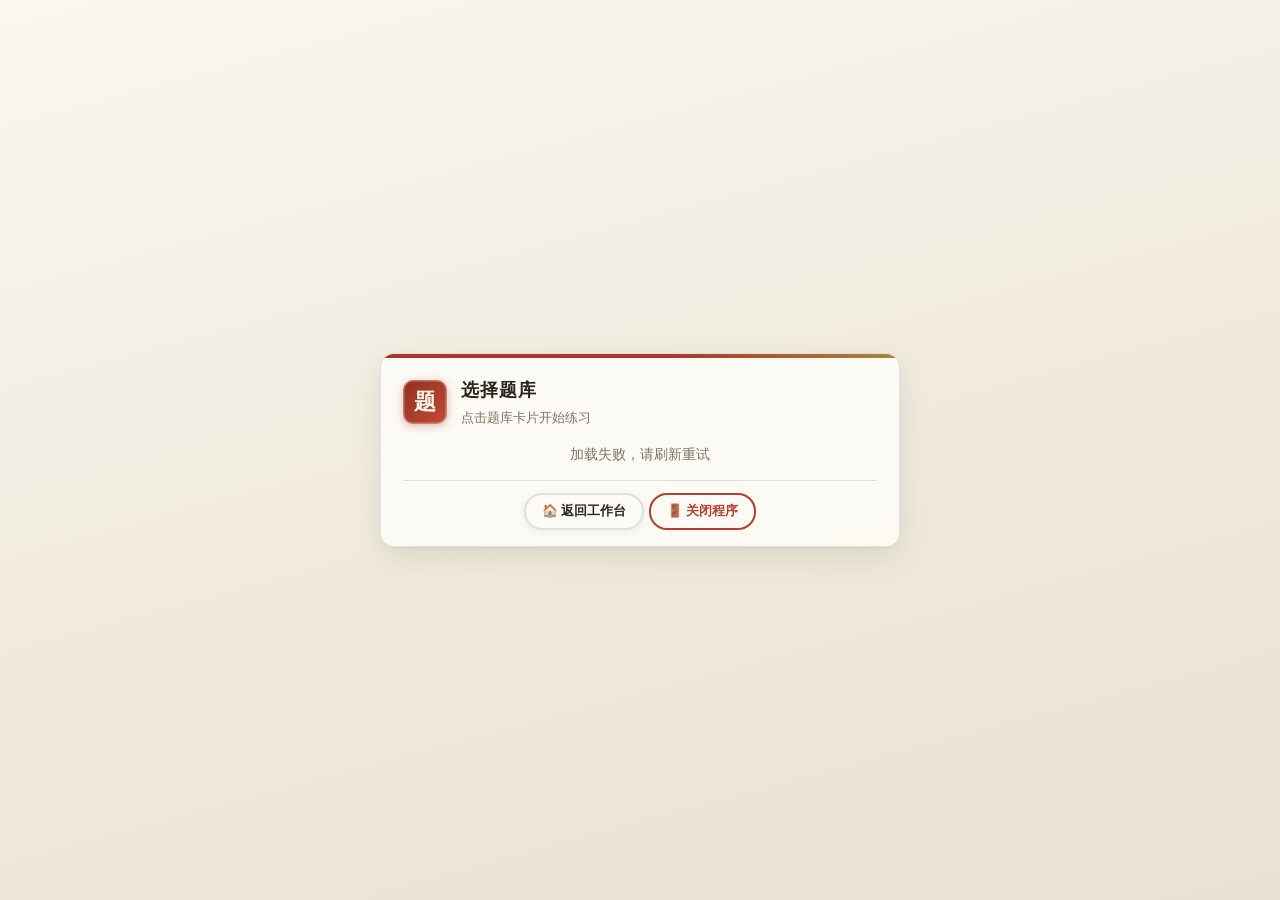
==== templates/index.html @ 16c8f3ef "v1.2 首个公开版本 刷题: 六种题型(JSON题库导入)/错题本/进度持久化/统计面板/深浅双主题/快捷键作答 刷课: 雨课堂控制台(晴空蓝液态玻璃UI), 基于 Gary-666/yuketan" ====
<!DOCTYPE html>
<html lang="zh-CN">
<head>
    <meta charset="UTF-8">
    <meta name="viewport" content="width=device-width, initial-scale=1.0">
    <title>题库练习 · Study Quiz</title>
    <link rel="icon" href="/favicon.ico">
    <!-- 样式：base(变量/动画) → components(组件) → pages(页面布局) -->
    <link rel="stylesheet" href="/static/css/base.css">
    <link rel="stylesheet" href="/static/css/components.css">
    <link rel="stylesheet" href="/static/css/pages.css">
</head>
<body>

<!-- ===== 题库选择界面（启动首屏：默认可见，避免首帧闪现练习页空白壳）===== -->
<div id="bankSelectScreen" class="bank-select-screen">
    <div class="bank-panel">
        <div class="panel-head">
            <span class="seal">题</span>
            <div>
                <h2>选择题库</h2>
                <p class="muted">点击题库卡片开始练习</p>
            </div>
        </div>
        <div class="bank-list" id="bankCards"></div>
        <div class="panel-footer">
            <button class="btn btn-outline btn-sm" onclick="location.href='/'">🏠 返回工作台</button>
            <button class="btn btn-danger-outline btn-sm" onclick="shutdownServer()">🚪 关闭程序</button>
        </div>
    </div>
</div>

<!-- ===== 手动导入界面 ===== -->
<div id="importScreen" class="import-screen">
    <div class="bank-panel">
        <div class="panel-head">
            <span class="seal">录</span>
            <div>
                <h2>导入题库</h2>
                <p class="muted">导入本地 JSON 文件；服务器题库请返回选择页</p>
            </div>
        </div>
        <div class="import-controls">
            <input type="file" id="importFile" accept=".json" style="display:none;" onchange="onFileSelected(this)">
            <button class="btn btn-outline" onclick="document.getElementById('importFile').click()" style="width:100%;padding:10px;">📁 选择本地 JSON 文件</button>
            <span id="fileName" class="file-name"></span>
            <button class="btn btn-primary" id="btnImport" onclick="handleImport()" style="width:100%;padding:10px;font-size:0.9rem;margin-top:8px;">🚀 导入并开始</button>
            <button type="button" class="link-btn" onclick="openFormatGuide()" style="margin-top:8px;">📋 查看导入格式说明</button>
        </div>
        <label class="wrong-review-toggle">
            <input type="checkbox" id="enableWrongReview" checked>
            启用错题复习功能
        </label>
        <p id="importError" class="error-text"></p>
    </div>
</div>

<!-- ===== 顶栏 + 分类标签（全宽区）===== -->
<div class="top-zone">
    <div class="header">
        <div class="header-top">
            <div class="brand">
                <span class="seal">题</span>
                <h1 id="appTitle">题库练习</h1>
            </div>
            <div class="header-actions">
                <button class="btn btn-outline btn-sm" onclick="location.href='/'" title="返回工作台">🏠</button>
                <button class="btn btn-outline btn-sm" onclick="showBankSelectScreen()" title="切换题库">📚 题库</button>
                <button class="btn btn-outline btn-sm" onclick="showImportDialog()" title="导入题库">📥 导入题库</button>
                <button class="theme-toggle" onclick="toggleTheme()" title="切换深色模式">🌓</button>
            </div>
        </div>
        <div class="stats-bar page-stats">
            <span class="stat-chip">📝 总题数: <span class="num" id="totalCount">0</span></span>
            <span class="stat-chip">📋 总已做: <span class="num" id="totalDoneCount">0</span></span>
            <span class="stat-chip">✅ 本次已做: <span class="num" id="sessionDoneCount">0</span></span>
            <span class="stat-chip">❌ 总错题: <span class="num" id="totalWrongCount">0</span></span>
            <span class="stat-chip">⚠️ 本次错题: <span class="num" id="sessionWrongCount">0</span></span>
            <span class="stat-chip">📊 正确率: <span class="num" id="accuracy">--</span></span>
        </div>
        <div class="progress-row">
            <div class="progress-track"><div class="progress-fill" id="progressFill"></div></div>
            <span class="progress-text" id="progressText">准备开始练习</span>
        </div>
    </div>
    <div class="section-tabs-row" id="sectionTabsRow">
        <div class="section-tabs" id="sectionTabs"></div>
        <button class="tabs-toggle" id="tabsToggle" style="display:none;" onclick="toggleTabsDrawer()" title="展开全部分类"><span class="tt-icon">❯</span></button>
    </div>
    <div class="tabs-drawer" id="tabsDrawer">
        <div class="tabs-drawer-inner">
            <div class="tabs-drawer-grid" id="tabsDrawerGrid"></div>
        </div>
    </div>
</div>

<!-- ===== 主内容（题目卡片列）===== -->
<div class="container">
    <div id="questionsContainer"></div>
    <aside id="notePanel"></aside>
    <div class="sidebar" id="sidebar">
        <div class="sidebar-content" id="sidebarContent"></div>
    </div>
    <div class="bottom-bar" id="bottomBar">
        <div class="bottom-bar-inner">
            <div class="bar-group">
                <button class="btn btn-primary" onclick="startPractice()" id="btnStart">🚀 开始练习</button>
                <label id="priorityLabel">
                    <input type="checkbox" id="priorityNew" checked> 优先未做
                </label>
            </div>
            <div class="bottom-bar-divider"></div>
            <div class="bar-group">
                <button class="btn btn-outline" onclick="reviewWrong()" id="btnReview" style="display:none;">🔁 复习错题</button>
                <button class="btn btn-warn" onclick="resetWrong()" id="btnResetWrong" style="display:none;">🔄 清空错题</button>
            </div>
            <div class="bottom-bar-divider"></div>
            <div class="bar-group">
                <button class="btn btn-outline" onclick="showStats()">📊 详细统计</button>
                <button class="btn btn-outline btn-sm" onclick="setThreshold()">⚙️ 阈值</button>
            </div>
        </div>
        <select id="wrongFilter" style="display:none;" multiple size="1" onchange="onFilterChange()">
            <option value="all" selected>全部错题</option>
            <option value="1">错1次</option>
            <option value="2">错2次</option>
            <option value="3">错3次</option>
            <option value="4">错4次</option>
            <option value="5">错5次</option>
        </select>
        <label style="display:none;" id="thresholdLabel">连续答对移除：<input type="number" id="removeThreshold" value="3" min="1" style="width:50px;padding:4px 6px;border:1px solid var(--border);border-radius:6px;text-align:center;" onchange="saveToLocalStorage()">次</label>
    </div>
</div>

<!-- ===== 历史进度抉择对话框 ===== -->
<div id="progressOverlay" class="modal-overlay" style="display:none;">
    <div class="progress-dialog">
        <h3>📌 发现历史进度</h3>
        <div id="pdBody"></div>
        <div class="pd-actions">
            <button class="btn btn-primary" id="pdContinueBtn">▶ 继续上次进度</button>
            <button class="btn btn-warn" id="pdRestartBtn">🔄 从头开始</button>
            <button class="btn btn-outline" id="pdCancelBtn">取消</button>
        </div>
    </div>
</div>

<!-- 脚本：按 状态 → 基础 → 数据 → 界面 → 流程 的顺序加载 -->
<script src="/static/js/state.js"></script>
<script src="/static/js/storage.js"></script>
<script src="/static/js/ui.js"></script>
<script src="/static/js/bank-loader.js"></script>
<script src="/static/js/bank-select.js"></script>
<script src="/static/js/import-ui.js"></script>
<script src="/static/js/question-render.js"></script>
<script src="/static/js/answer.js"></script>
<script src="/static/js/matching.js"></script>
<script src="/static/js/practice.js"></script>
<script src="/static/js/navigation.js"></script>
<script src="/static/js/stats.js"></script>
<script src="/static/js/main.js"></script>
<script src="/static/js/format-guide.js"></script>
</body>
</html>
---- static/css/base.css ----
/* ============================================================
   base.css — 设计令牌（颜色/圆角/阴影变量）、全局 reset、
   公共动画关键帧、打印样式。主题切换只改这里的变量。
   主题：浅色「宣纸」/ 深色「墨夜」— 新中式墨韵
   ============================================================ */

:root {
    /* 宣纸底 + 墨字 + 朱砂 + 鎏金 */
    --bg: linear-gradient(165deg, #faf7f0 0%, #f0eadd 55%, #e9e2d2 100%);
    --card-bg: rgba(253, 251, 246, 0.92);
    --text: #2a2620;
    --text-light: #7d7566;
    --primary: #a8382b;
    --primary-light: #c9563f;
    --primary-gradient: linear-gradient(135deg, #932f24 0%, #bf4b35 100%);
    --gold: #a8863c;
    --gold-light: #c9a961;
    --success: #2e7d5b;
    --success-light: #58b98f;
    --danger: #b3402e;
    --danger-light: #d4553f;
    --border: rgba(42, 38, 32, 0.12);
    --shadow: 0 1px 2px rgba(74, 62, 40, 0.05), 0 10px 30px rgba(74, 62, 40, 0.12);
    --shadow-sm: 0 1px 2px rgba(74, 62, 40, 0.05), 0 2px 10px rgba(74, 62, 40, 0.08);
    --radius: 14px;
    --radius-sm: 10px;
    --radius-lg: 20px;
    --font: -apple-system, BlinkMacSystemFont, 'Segoe UI', 'PingFang SC', 'Microsoft YaHei', sans-serif;
    --font-serif: 'Noto Serif SC', 'Source Han Serif SC', 'Songti SC', 'SimSun', serif;
    --transition: all 0.3s cubic-bezier(0.22, 1, 0.36, 1);
    --transition-slow: all 0.5s cubic-bezier(0.22, 1, 0.36, 1);

    /* 字号令牌 */
    --fs-xs: 0.75rem;
    --fs-sm: 0.82rem;
    --fs-md: 0.9rem;
    --fs-base: 1rem;
    --fs-lg: 1.15rem;
    --fs-xl: 1.4rem;

    /* 间距令牌 */
    --space-1: 4px;
    --space-2: 8px;
    --space-3: 12px;
    --space-4: 16px;
    --space-5: 24px;
    --space-6: 32px;

    /* RGB 三元组（供 rgba(var(--xx), a) 使用） */
    --pr: 168, 56, 43;   /* 朱砂 primary */
    --gd: 168, 134, 60;  /* 鎏金 gold */
    --sc: 46, 125, 91;   /* 玉绿 success */
    --dg: 179, 64, 46;   /* 赭红 danger */
}

[data-theme="dark"] {
    /* 夜墨：深蓝灰基底，月白文字，朱砂提亮 */
    --bg: linear-gradient(170deg, #15171c 0%, #1b2028 60%, #161a21 100%);
    --card-bg: rgba(27, 31, 39, 0.92);
    --text: #eae7df;
    --text-light: #9d978a;
    --primary: #d95b45;
    --primary-light: #e8795f;
    --primary-gradient: linear-gradient(135deg, #ad3d2c 0%, #cf5a42 100%);
    --gold: #cfa85c;
    --gold-light: #e0c184;
    --success: #4aa57f;
    --success-light: #6fc4a0;
    --danger: #d0553f;
    --danger-light: #e0745d;
    --border: rgba(234, 231, 224, 0.10);
    --shadow: 0 1px 2px rgba(0, 0, 0, 0.25), 0 10px 30px rgba(0, 0, 0, 0.38);
    --shadow-sm: 0 1px 2px rgba(0, 0, 0, 0.25), 0 2px 10px rgba(0, 0, 0, 0.30);
    --pr: 217, 91, 69;
    --gd: 207, 168, 92;
    --sc: 74, 165, 127;
    --dg: 208, 85, 63;
}

* { margin: 0; padding: 0; box-sizing: border-box; }

::selection { background: rgba(201, 169, 97, 0.45); color: inherit; }

[data-theme="dark"] ::selection { background: rgba(207, 168, 92, 0.35); color: #fff; }

/* 键盘可达性：统一的焦点环 */
:focus-visible {
    outline: 3px solid var(--primary-light);
    outline-offset: 2px;
    border-radius: 4px;
}

/* 细滚动条（侧边栏 / 弹窗 / 标签页区域） */
.sidebar::-webkit-scrollbar,
.modal-body::-webkit-scrollbar,
.section-tabs::-webkit-scrollbar { width: 6px; height: 6px; }
.sidebar::-webkit-scrollbar-thumb,
.modal-body::-webkit-scrollbar-thumb,
.section-tabs::-webkit-scrollbar-thumb {
    background: rgba(128, 128, 128, 0.35);
    border-radius: 3px;
}
.sidebar::-webkit-scrollbar-thumb:hover,
.modal-body::-webkit-scrollbar-thumb:hover,
.section-tabs::-webkit-scrollbar-thumb:hover { background: rgba(128, 128, 128, 0.55); }
.sidebar::-webkit-scrollbar-track,
.modal-body::-webkit-scrollbar-track,
.section-tabs::-webkit-scrollbar-track { background: transparent; }

body {
    font-family: var(--font); background: var(--bg); background-attachment: fixed;
    color: var(--text); min-height: 100vh; line-height: 1.6;
    padding-bottom: 80px; position: relative;
}
body::before {
    content: ''; position: fixed; inset: 0;
    background: url("data:image/svg+xml,%3Csvg width='60' height='60' viewBox='0 0 60 60' xmlns='http://www.w3.org/2000/svg'%3E%3Cg fill='none' fill-rule='evenodd'%3E%3Cg fill='%238a7a5c' fill-opacity='0.05'%3E%3Cpath d='M36 34v-4h-2v4h-4v2h4v4h2v-4h4v-2h-4zm0-30V0h-2v4h-4v2h4v4h2V6h4V4h-4zM6 34v-4H4v4H0v2h4v4h2v-4h4v-2H6zM6 4V0H4v4H0v2h4v4h2V6h4V4H6z'/%3E%3C/g%3E%3C/g%3E%3C/svg%3E");
    opacity: 0.5; z-index: -1; pointer-events: none;
}
[data-theme="dark"] body::before { opacity: 0.25; }

.container { max-width: 760px; margin: 0 auto; padding: 16px 18px; animation: fadeInUp 0.6s ease; position: relative; }

/* ===== 公共动画关键帧（全站唯一来源）===== */
@keyframes fadeInUp { from { opacity: 0; transform: translateY(20px); } to { opacity: 1; transform: translateY(0); } }
@keyframes slideUp { from { opacity: 0; transform: translateY(-30px); } to { opacity: 1; transform: translateY(0); } }
@keyframes fadeIn { from { opacity: 0; } to { opacity: 1; } }
@keyframes popIn { from { opacity: 0; transform: scale(0.8); } to { opacity: 1; transform: scale(1); } }
@keyframes slideIn { from { opacity: 0; transform: translateX(-20px); } to { opacity: 1; transform: translateX(0); } }
@keyframes scaleIn { from { transform: scale(0.9); } to { transform: scale(1); } }
@keyframes cardEnter { from { opacity: 0; transform: translateY(30px) scale(0.98); } to { opacity: 1; transform: translateY(0) scale(1); } }
@keyframes cardNext { from { opacity: 0; transform: translateX(40px); } to { opacity: 1; transform: none; } }
@keyframes cardPrev { from { opacity: 0; transform: translateX(-40px); } to { opacity: 1; transform: none; } }
@keyframes buttonPress { 0% { transform: scale(1); } 50% { transform: scale(0.95); } 100% { transform: scale(1); } }
@keyframes feedbackSlide { from { opacity: 0; transform: translateX(-20px); } to { opacity: 1; transform: translateX(0); } }
@keyframes modalSlideUp { from { opacity: 0; transform: translateY(50px) scale(0.95); } to { opacity: 1; transform: translateY(0) scale(1); } }
@keyframes countUp { from { opacity: 0; transform: scale(0.5); } to { opacity: 1; transform: scale(1); } }
@keyframes pulse { 0%, 100% { transform: scale(1); } 50% { transform: scale(1.05); } }
@keyframes bounce { 0%, 100% { transform: translateY(0); } 50% { transform: translateY(-5px); } }
@keyframes shimmer { 0% { background-position: -1000px 0; } 100% { background-position: 1000px 0; } }
@keyframes float { 0%, 100% { transform: translateY(0); } 50% { transform: translateY(-10px); } }

.animate-pulse { animation: pulse 2s ease-in-out infinite; }
.animate-bounce { animation: bounce 1s ease-in-out infinite; }
.animate-float { animation: float 3s ease-in-out infinite; }
.animate-shimmer {
    background: linear-gradient(to right, transparent 0%, rgba(255,255,255,0.3) 50%, transparent 100%);
    background-size: 1000px 100%;
    animation: shimmer 3s infinite;
}

@media print {
    .bottom-bar, .header, .section-tabs, .stats-bar, .sidebar, .modal-overlay,
    .top-zone .tabs-drawer, #notePanel { display: none !important; }
    .question-card { break-inside: avoid; box-shadow: none; border: 1px solid #ccc; }
    body { padding-bottom: 0; }
}
---- static/css/components.css ----
/* ============================================================
   components.css — 可复用组件：按钮、统计条、分类标签、
   选项、答题反馈、侧边栏、弹窗、复选卡片、统计表格
   ============================================================ */

/* ===== 按钮 ===== */
.btn {
    padding: 10px 18px; border-radius: var(--radius-lg); border: none; cursor: pointer;
    font-size: 0.9rem; font-weight: 600; transition: var(--transition);
    white-space: nowrap; font-family: var(--font); position: relative; overflow: hidden;
}
.btn:active { transform: scale(0.95); animation: buttonPress 0.2s ease; }
.btn::before {
    content: ''; position: absolute; inset: 0;
    background: rgba(255,255,255,0.2); opacity: 0; transition: var(--transition);
}
.btn:hover::before { opacity: 1; }
.btn-primary {
    background: var(--primary-gradient); color: #fff;
    box-shadow: 0 4px 15px rgba(var(--pr), 0.4);
}
.btn-primary:hover { box-shadow: 0 6px 20px rgba(var(--pr), 0.6); transform: translateY(-1px); }
.btn-outline {
    background: transparent; border: 2px solid var(--border); color: var(--text);
    box-shadow: 0 2px 8px rgba(0,0,0,0.06);
}
.btn-outline:hover {
    border-color: var(--primary); color: var(--primary);
    box-shadow: 0 4px 12px rgba(var(--pr), 0.2); transform: translateY(-1px);
}
.btn-sm { padding: 8px 16px; font-size: 0.8rem; border-radius: 18px; }
.btn-success {
    background: linear-gradient(135deg, #2e7d5b 0%, #3f9d74 100%);
    color: #fff; box-shadow: 0 4px 14px rgba(var(--sc), 0.35);
}
.btn-success:hover { box-shadow: 0 6px 18px rgba(var(--sc), 0.5); transform: translateY(-1px); }
.btn-warn {
    background: linear-gradient(135deg, #c9a961 0%, #a8863c 100%);
    color: #fdfaf3; box-shadow: 0 4px 14px rgba(var(--gd), 0.35);
}
.btn-warn:hover { box-shadow: 0 6px 18px rgba(var(--gd), 0.5); transform: translateY(-1px); }
.btn-danger {
    background: var(--primary-gradient); color: #fff;
    box-shadow: 0 4px 15px rgba(var(--pr), 0.4);
}
.btn-danger:hover { box-shadow: 0 6px 20px rgba(var(--pr), 0.6); transform: translateY(-1px); }
.btn-danger-outline {
    background: transparent; border: 2px solid var(--danger); color: var(--danger);
}
.btn-danger-outline:hover {
    box-shadow: 0 4px 12px rgba(var(--dg), 0.25); transform: translateY(-1px);
    color: #c0392b; border-color: #c0392b;
}
.btn:disabled, .btn[disabled] {
    opacity: 0.55; cursor: not-allowed; transform: none !important; box-shadow: none;
}

.theme-toggle {
    width: 42px; height: 42px; border-radius: 50%; border: 2px solid var(--border);
    background: var(--card-bg); cursor: pointer; font-size: 1.4rem;
    display: flex; align-items: center; justify-content: center;
    transition: var(--transition); color: var(--text); box-shadow: var(--shadow-sm);
}
.theme-toggle:hover { transform: rotate(180deg) scale(1.1); border-color: var(--primary); color: var(--primary); }

/* ===== 统计条 ===== */
.stats-bar { display: flex; gap: var(--space-2); flex-wrap: wrap; margin-bottom: var(--space-3); }
.page-stats { margin-top: var(--space-3); }
.stat-chip {
    background: var(--card-bg); border: 1px solid var(--border); border-radius: 999px;
    padding: 5px 12px; font-size: 0.78rem; font-weight: 600;
    display: flex; align-items: center; gap: 5px;
    box-shadow: var(--shadow-sm); transition: var(--transition);
    animation: popIn 0.4s ease; animation-fill-mode: both;
}
.stat-chip:nth-child(1) { animation-delay: 0.1s; }
.stat-chip:nth-child(2) { animation-delay: 0.2s; }
.stat-chip:nth-child(3) { animation-delay: 0.3s; }
.stat-chip:nth-child(4) { animation-delay: 0.4s; }
.stat-chip:nth-child(5) { animation-delay: 0.5s; }
.stat-chip:nth-child(6) { animation-delay: 0.6s; }
.stat-chip:hover { transform: translateY(-2px) scale(1.05); box-shadow: var(--shadow); }
.stat-chip .num {
    font-weight: 800; color: var(--primary); background: var(--bg);
    border-radius: var(--radius-sm); padding: 1px 8px;
    font-variant-numeric: tabular-nums; /* 数字等宽，计数变化时不跳动 */
}

/* ===== 分类标签（全宽行 + 箭头展开抽屉）===== */
.section-tabs-row {
    display: flex; align-items: center; gap: 10px;
    margin-bottom: 12px; position: relative;
}
/* 溢出时右缘渐隐，提示还有更多 */
.section-tabs-row.has-overflow:not(.open)::after {
    content: ''; position: absolute; right: 48px; top: 0; bottom: 4px; width: 40px;
    background: linear-gradient(90deg, transparent, var(--bg));
    pointer-events: none;
}
.section-tabs {
    display: flex; gap: 8px; overflow-x: auto; padding-bottom: 4px;
    scrollbar-width: none; min-width: 0;
    -webkit-overflow-scrolling: touch;
}
.section-tabs::-webkit-scrollbar { height: 0; display: none; }
/* 展开箭头：仅当标签溢出时由 JS 显示 */
.tabs-toggle {
    flex-shrink: 0; width: 34px; height: 34px; border-radius: 50%;
    border: 2px solid var(--border); background: var(--card-bg); cursor: pointer;
    display: flex; align-items: center; justify-content: center;
    box-shadow: var(--shadow-sm); transition: var(--transition); color: var(--text);
}
.tabs-toggle:hover {
    border-color: rgba(var(--gd), 0.55); color: var(--primary);
    transform: translateY(-2px); box-shadow: var(--shadow);
}
.tt-icon {
    display: block; line-height: 1; font-size: 0.85rem; font-weight: 800;
    transform: rotate(90deg); transition: transform 0.3s cubic-bezier(0.22, 1, 0.36, 1);
}
.tabs-toggle.open .tt-icon { transform: rotate(-90deg); }
/* 全量标签抽屉：grid-rows 0fr→1fr 高度过渡 */
.tabs-drawer {
    display: grid; grid-template-rows: 0fr;
    transition: grid-template-rows 0.38s cubic-bezier(0.22, 1, 0.36, 1);
}
.tabs-drawer.open { grid-template-rows: 1fr; }
.tabs-drawer-inner { overflow: hidden; min-height: 0; }
.tabs-drawer-grid {
    display: flex; flex-wrap: wrap; gap: 8px;
    background: var(--card-bg); border: 1px dashed rgba(var(--gd), 0.45);
    border-radius: var(--radius); box-shadow: var(--shadow-sm);
    padding: 14px; margin-bottom: 12px;
    opacity: 0; transform: translateY(-8px);
    transition: opacity 0.28s ease, transform 0.28s cubic-bezier(0.22, 1, 0.36, 1);
}
.tabs-drawer.open .tabs-drawer-grid { opacity: 1; transform: none; }
.section-tab {
    padding: 5px 11px; border-radius: var(--radius-lg); border: 2px solid var(--border);
    background: var(--card-bg); cursor: pointer; font-size: 0.78rem; font-weight: 600;
    white-space: nowrap; transition: var(--transition); color: var(--text); font-family: var(--font);
    box-shadow: var(--shadow-sm);
    flex-shrink: 0;
}
/* 入场动画只在题库装载后的首次渲染播放（.tabs-intro 由 JS 挂载后自动摘除），
   避免每次切换分类整行重建导致标签集体闪没再逐个蹦回的突兀感 */
.tabs-intro .section-tab { animation: slideIn 0.4s ease; animation-fill-mode: both; }
.tabs-intro .section-tab:nth-child(1) { animation-delay: 0.05s; }
.tabs-intro .section-tab:nth-child(2) { animation-delay: 0.1s; }
.tabs-intro .section-tab:nth-child(3) { animation-delay: 0.15s; }
.tabs-intro .section-tab:nth-child(4) { animation-delay: 0.2s; }
.tabs-intro .section-tab:nth-child(5) { animation-delay: 0.25s; }
.tabs-intro .section-tab:nth-child(6) { animation-delay: 0.3s; }
.tabs-intro .section-tab:nth-child(7) { animation-delay: 0.35s; }
.tabs-intro .section-tab:nth-child(8) { animation-delay: 0.4s; }
.section-tab:hover {
    transform: translateY(-2px); box-shadow: var(--shadow);
    border-color: rgba(var(--gd), 0.55);
}
.section-tab.active {
    background: var(--text); color: var(--card-bg); border-color: var(--text);
    box-shadow: var(--shadow-sm);
}
.section-tab .badge {
    background: rgba(0,0,0,0.1); border-radius: 10px; padding: 1px 6px;
    font-size: 0.66rem; margin-left: 4px; transition: var(--transition);
}
.section-tab.active .badge { background: rgba(255,255,255,0.25); }

/* ===== 题目元信息与题型徽章 ===== */
.q-meta {
    display: flex; justify-content: space-between; align-items: center;
    margin-bottom: 10px; font-size: 0.78rem; color: var(--text-light); flex-wrap: wrap; gap: 4px;
}
.q-type {
    background: rgba(var(--gd), 0.12);
    color: var(--text-light);
    border-radius: 999px; padding: 3px 12px; font-weight: 600; font-size: 0.74rem;
    letter-spacing: 0.5px;
    transition: var(--transition);
}
.q-type.single { background: rgba(61, 112, 137, 0.13); color: #3d7089; }
.q-type.judge { background: rgba(var(--gd), 0.16); color: #8a6d2f; }
.q-type.multi { background: rgba(107, 79, 158, 0.13); color: #6b4f9e; }
.q-type.tf { background: rgba(var(--sc), 0.13); color: var(--success); }
.q-type.en_single { background: rgba(61, 112, 137, 0.13); color: #3d7089; }
.q-type.matching { background: rgba(var(--pr), 0.11); color: var(--primary); }
[data-theme="dark"] .q-type { background: rgba(var(--gd), 0.15); color: var(--gold-light); }
[data-theme="dark"] .q-type.single,
[data-theme="dark"] .q-type.en_single { background: rgba(133, 193, 233, 0.14); color: #85c1e9; }
[data-theme="dark"] .q-type.judge { background: rgba(var(--gd), 0.18); color: #e0c184; }
[data-theme="dark"] .q-type.multi { background: rgba(176, 128, 240, 0.15); color: #c9a8f5; }
[data-theme="dark"] .q-type.tf { background: rgba(118, 215, 196, 0.13); color: #76d7c4; }
[data-theme="dark"] .q-type.matching { background: rgba(var(--pr), 0.16); color: var(--primary-light); }
.q-number { font-weight: 800; color: var(--primary); font-variant-numeric: tabular-nums; }
.q-text { font-weight: 600; margin-bottom: 14px; font-size: 1.02rem; line-height: 1.8; color: var(--text); letter-spacing: 0.2px; }

/* ===== 选项 ===== */
.options-list { list-style: none; display: flex; flex-direction: column; gap: 10px; }
.option-item {
    padding: 14px 18px; border: 2px solid var(--border); border-radius: var(--radius-sm);
    cursor: pointer; transition: var(--transition); font-size: 0.93rem;
    display: flex; align-items: flex-start; gap: 12px; line-height: 1.5;
    background: var(--card-bg); position: relative; overflow: hidden;
}
.option-item::before {
    content: ''; position: absolute; inset: 0;
    background: var(--primary-gradient); opacity: 0; transition: var(--transition);
}
.option-item:hover:not(.selected):not(.correct-answer):not(.wrong-answer) {
    border-color: var(--primary-light);
    background: linear-gradient(135deg, rgba(var(--pr), 0.05) 0%, rgba(255, 118, 117, 0.02) 100%);
    transform: translateX(4px);
}
.option-item:hover:not(.selected):not(.correct-answer):not(.wrong-answer)::before { opacity: 0.05; }
.option-item.selected {
    border-color: var(--primary); background: var(--primary-gradient); color: #fff;
    box-shadow: 0 4px 15px rgba(var(--pr), 0.4);
}
.option-item.selected::before { opacity: 0.2; }
.option-item.selected span { color: #fff; }
.option-item.correct-answer {
    border-color: var(--success) !important;
    background: linear-gradient(135deg, rgba(var(--sc), 0.1) 0%, rgba(var(--sc), 0.05) 100%) !important;
    color: var(--success); font-weight: 700;
    box-shadow: 0 4px 15px rgba(var(--sc), 0.3);
}
.option-item.correct-answer::before { opacity: 0.1; background: var(--success); }
.option-item.wrong-answer {
    border-color: var(--danger) !important;
    background: linear-gradient(135deg, rgba(var(--dg), 0.1) 0%, rgba(var(--dg), 0.05) 100%) !important;
    color: var(--danger); font-weight: 700;
    box-shadow: 0 4px 15px rgba(var(--dg), 0.3);
}
.option-item.wrong-answer::before { opacity: 0.1; background: var(--danger); }
.option-letter {
    font-weight: 800; color: var(--primary); flex-shrink: 0; width: 28px;
    text-align: center; transition: var(--transition);
}
.option-item.selected .option-letter { color: #fff; }
.option-item.correct-answer .option-letter { color: var(--success); }
.option-item.wrong-answer .option-letter { color: var(--danger); }
.result-icon { font-size: 1.4rem; margin-left: auto; flex-shrink: 0; animation: popIn 0.3s ease; }

/* ===== 答题反馈 ===== */
.feedback {
    margin-top: 12px; padding: 12px 16px; border-radius: var(--radius-sm);
    font-weight: 600; font-size: 0.9rem; display: none;
    animation: feedbackSlide 0.4s cubic-bezier(0.4, 0, 0.2, 1);
}
.feedback.show { display: block; }
.feedback.correct-fb {
    background: linear-gradient(135deg, rgba(var(--sc), 0.14) 0%, rgba(var(--sc), 0.06) 100%);
    color: #22684e; border-left: 3px solid var(--success);
}
.feedback.wrong-fb {
    background: linear-gradient(135deg, rgba(var(--dg), 0.12) 0%, rgba(var(--dg), 0.05) 100%);
    color: #8f3222; border-left: 3px solid var(--danger);
}
[data-theme="dark"] .feedback.correct-fb { background: rgba(var(--sc), 0.16); color: #8fd4b5; }
[data-theme="dark"] .feedback.wrong-fb { background: rgba(var(--dg), 0.16); color: #eba08e; }
.correct-answer-text { font-weight: 800; }

/* ===== 题号侧边栏 ===== */
.sidebar {
    position: fixed; right: 0; top: 50%; transform: translateY(-50%); width: 60px;
    max-height: 80vh; overflow-y: auto; overflow-x: hidden;
    background: var(--card-bg); border: 1px solid var(--border);
    border-radius: var(--radius) 0 0 var(--radius);
    box-shadow: var(--shadow); z-index: 150; transition: var(--transition-slow);
    backdrop-filter: blur(10px);
}
.sidebar:hover { width: 240px; }
/* ===== 解析面板：题目卡片右侧滑出，与卡片同宽 ===== */
#notePanel {
    position: absolute; top: 0; left: calc(100% + 18px);
    width: clamp(300px, calc(50vw - 482px), 760px);
    max-height: min(78vh, 900px); overflow-y: auto;
    background: var(--card-bg); border: 1px solid var(--border);
    border-radius: var(--radius); box-shadow: var(--shadow);
    padding: 14px; font-size: 0.86rem; text-align: left; z-index: 120;
    opacity: 0; visibility: hidden; transform: translateX(28px);
    transition: opacity 0.32s ease, transform 0.32s cubic-bezier(0.22, 1, 0.36, 1),
                visibility 0s linear 0.32s;
}
#notePanel.show {
    opacity: 1; visibility: visible; transform: none;
    transition: opacity 0.32s ease, transform 0.32s cubic-bezier(0.22, 1, 0.36, 1);
}
#notePanel .np-title { font-weight: 700; margin-bottom: 8px; letter-spacing: 1px; }
#notePanel .np-section { margin-bottom: 8px; white-space: pre-wrap; line-height: 1.6; }
#notePanel .np-section .label { display: block; font-weight: 700; font-size: 0.72rem; color: var(--text-light); margin-bottom: 2px; }
#notePanel .np-btn { width: 100%; margin-top: 4px; }
.sidebar-content { padding: 12px; display: flex; flex-wrap: wrap; gap: 6px; }
.sidebar-item {
    width: 32px; height: 32px; border-radius: 8px; cursor: pointer;
    font-size: 0.75rem; display: flex; align-items: center; justify-content: center;
    border: 1px solid var(--border); transition: var(--transition);
    font-weight: 700; color: var(--text);
}
.sidebar-item.gray { background: linear-gradient(135deg, #8d867b 0%, #5f594e 100%); color: #f5f2ea; }
.sidebar-item.gray:hover { transform: scale(1.1); box-shadow: var(--shadow-sm); }
.sidebar-item.green { background: linear-gradient(135deg, #2e7d5b 0%, #3f9d74 100%); color: #f2f7f4; }
.sidebar-item.green:hover { transform: scale(1.1) rotate(5deg); box-shadow: var(--shadow-sm); }
.sidebar-item.red { background: linear-gradient(135deg, #a03a2c 0%, #c9563f 100%); color: #faf1ec; }
.sidebar-item.red:hover { transform: scale(1.1) rotate(-5deg); box-shadow: var(--shadow-sm); }
.sidebar-item.active { animation: popIn 0.3s ease; box-shadow: 0 0 0 3px var(--primary); border-color: var(--primary); }
.sidebar-empty { font-size: var(--fs-xs); text-align: center; padding: 10px; color: var(--text-light); }

#priorityLabel { display: inline-flex; align-items: center; gap: 4px; font-size: 0.85rem; }

/* ===== 弹窗 ===== */
.modal-overlay {
    position: fixed; inset: 0; z-index: 10001;   /* 高于题库选择/导入全屏层(9999)与公告层(10000)，修复练习中导入弹窗被压住的问题 */
    background: rgba(0,0,0,0.5); backdrop-filter: blur(8px);
    display: flex; align-items: center; justify-content: center;
    animation: fadeIn 0.3s ease;
}
.modal {
    background: var(--card-bg); border-radius: var(--radius);
    box-shadow: 0 20px 60px rgba(0,0,0,0.3); border: 1px solid var(--border);
    padding: 28px 24px 24px; min-width: 340px; max-width: 92vw;
    animation: modalSlideUp 0.4s cubic-bezier(0.4, 0, 0.2, 1);
    position: relative; overflow: hidden;
}
/* 弹窗红金饰条 */
.modal::before {
    content: ''; position: absolute; top: 0; left: 0; right: 0; height: 3px;
    background: linear-gradient(90deg, var(--primary) 0%, var(--primary) 55%, var(--gold) 100%);
}
.modal-header {
    display: flex; justify-content: space-between; align-items: center;
    margin-bottom: 20px; padding-bottom: 16px; border-bottom: 2px solid var(--border);
}
.modal-header h3 { font-size: 1.15rem; color: var(--text); margin: 0; font-weight: 700; }
.modal-close {
    width: 36px; height: 36px; border-radius: 50%; border: none;
    background: var(--bg); color: var(--text-light); font-size: 1.3rem;
    cursor: pointer; display: flex; align-items: center; justify-content: center;
    transition: var(--transition);
}
.modal-close:hover { background: var(--primary-gradient); color: #fff; transform: rotate(90deg); }
.modal-body { margin-bottom: 20px; line-height: 1.7; color: var(--text); font-size: 0.95rem; }
.modal-footer { display: flex; gap: 10px; justify-content: flex-end; flex-wrap: wrap; }
.modal-sm { max-width: 420px; }
.modal-md { width: 440px; }
.modal-strong-line { text-align: center; font-size: 1.05rem; margin-bottom: var(--space-2); }
.modal-muted-line { text-align: center; color: var(--text-light); }

/* 数字输入（阈值设置等） */
.input-num {
    width: 100%; padding: var(--space-3) 14px;
    border: 2px solid var(--border); border-radius: var(--radius-sm);
    font-size: 1.1rem; text-align: center; font-family: var(--font);
    background: var(--bg); color: var(--text);
}

/* ===== 错题弹窗复选框 ===== */
.checkbox-card {
    display: flex; align-items: center; gap: 12px;
    padding: 12px 16px; margin: 6px 0;
    border: 2px solid var(--border); border-radius: var(--radius-sm);
    cursor: pointer; transition: var(--transition);
    background: var(--card-bg); font-size: 0.93rem; position: relative; overflow: hidden;
}
.checkbox-card::before {
    content: ''; position: absolute; left: 0; top: 0; bottom: 0; width: 4px;
    background: var(--primary); opacity: 0; transition: var(--transition);
}
.checkbox-card:hover { border-color: var(--primary-light); transform: translateX(4px); }
.checkbox-card.checked {
    border-color: var(--primary);
    background: linear-gradient(135deg, rgba(var(--pr), 0.08) 0%, rgba(255, 118, 117, 0.03) 100%);
}
[data-theme="dark"] .checkbox-card.checked { background: rgba(var(--pr), 0.2); }
.checkbox-card.checked::before { opacity: 1; }
.checkbox-card input[type="checkbox"] {
    width: 20px; height: 20px; accent-color: var(--primary);
    cursor: pointer; transform: scale(1.2); transition: var(--transition);
}
.checkbox-card .cb-count {
    margin-left: auto; font-weight: 800; color: var(--primary);
    background: var(--bg); border-radius: var(--radius-sm);
    padding: 3px 12px; font-size: 0.83rem;
}
.checkbox-card.all-wrong { border-style: dashed; font-weight: 700; }
.checkbox-card.all-wrong::before { background: var(--success); }

/* ===== 统计弹窗表格 ===== */
.stats-table { width: 100%; border-collapse: collapse; margin: 8px 0; }
.stats-table td { padding: 10px 14px; border-bottom: 2px solid var(--border); transition: var(--transition); }
.stats-table td:hover { background: var(--bg); border-radius: 8px; }
.stats-table td:last-child { text-align: right; font-weight: 800; color: var(--primary); }

.link-btn {
    background: none; border: none; cursor: pointer;
    color: var(--text-light); font-size: 0.85rem; padding: 4px 6px;
    transition: var(--transition); font-family: var(--font);
}
.link-btn:hover { color: var(--primary); }
.link-btn.danger:hover { color: var(--danger); }

/* ===== 法律公告层 ===== */
.legal-overlay {
    position: fixed; inset: 0; z-index: 10000;
    background: rgba(0,0,0,0.55); backdrop-filter: blur(4px);
    display: flex; align-items: center; justify-content: center;
    padding: 24px;
    animation: fadeIn 0.35s ease;
    transition: opacity 0.3s ease;
}
.legal-overlay.closing { opacity: 0; pointer-events: none; }
.legal-panel {
    background: var(--card-bg); border: 1px solid var(--border);
    border-radius: var(--radius); box-shadow: var(--shadow);
    max-width: 520px; width: 100%; max-height: 86vh; overflow-y: auto;
    padding: 26px 28px 22px; text-align: center;
    animation: modalSlideUp 0.45s cubic-bezier(0.4, 0, 0.2, 1);
}
.legal-panel h2 {
    font-family: var(--font-serif); font-size: 1.15rem;
    letter-spacing: 1px; margin-bottom: 14px;
}
.legal-list {
    text-align: left; font-size: 0.86rem; line-height: 1.75;
    color: var(--text); margin: 0 0 18px; padding-left: 20px;
}

/* ===== 历史进度对话框 ===== */
.progress-dialog {
    background: var(--card-bg); border: 1px solid var(--border);
    border-radius: var(--radius); box-shadow: var(--shadow);
    width: 380px; max-width: 92vw; max-height: 80vh; overflow-y: auto;
    padding: 20px 22px 16px; text-align: center;
}
.progress-dialog h3 { font-family: var(--font-serif); letter-spacing: 1px; margin-bottom: 12px; }
.pd-row {
    display: flex; justify-content: space-between; align-items: center;
    padding: 7px 4px; font-size: 0.86rem; border-bottom: 1px dashed var(--border);
}
.pd-row b { font-variant-numeric: tabular-nums; }
.pd-total { font-weight: 700; font-size: 0.92rem; }
.pd-actions { display: flex; gap: 8px; justify-content: center; margin-top: 14px; flex-wrap: wrap; }
---- static/css/pages.css ----
/* ============================================================
   pages.css — 页面级布局：顶栏、底部工具栏、题目卡片、
   完成页、题库选择/导入界面、匹配题、英语扩展反馈、响应式
   ============================================================ */

/* ===== 顶栏 ===== */
/* 全宽区：顶栏 + 分类标签随窗口拉伸；下方题目列保持窄宽度居中 */
.top-zone { padding: 16px 20px 0; }
.header-actions { display: flex; gap: var(--space-2); align-items: center; }

/* ===== 空状态占位（卡片化 + 印章水印）===== */
#questionsContainer > .empty-state {
    background: var(--card-bg); border: 1px dashed rgba(var(--gd), 0.45);
    border-radius: var(--radius); box-shadow: var(--shadow-sm);
    margin-top: 4px; padding: 40px 24px;
}
.empty-state {
    text-align: center; color: var(--text-light); font-size: var(--fs-md);
    animation: fadeInUp 0.6s ease;
}
.empty-state .es-icon {
    font-family: var(--font-serif); font-weight: 700;
    font-size: 3rem; line-height: 1.15; display: block; margin-bottom: var(--space-3);
    width: 74px; height: 74px; margin-left: auto; margin-right: auto;
    display: flex; align-items: center; justify-content: center;
    border: 2px solid rgba(var(--pr), 0.35); border-radius: 14px;
    color: rgba(var(--pr), 0.75);
    transform: rotate(-4deg);
}

/* ===== 题目卡片底部导航行 ===== */
.card-nav {
    margin-top: 10px; display: flex;
    justify-content: space-between; align-items: center;
}
.card-nav-right { display: flex; gap: 8px; align-items: center; }
/* 解析展开箭头：答完题后出现，图标旋转过渡 */
.note-trigger .nt-icon {
    display: inline-block; margin-left: 2px;
    transition: transform 0.3s cubic-bezier(0.22, 1, 0.36, 1);
}
.note-trigger.open .nt-icon { transform: rotate(180deg); }
.multi-submit { margin-top: 10px; text-align: right; }
.finish-actions {
    margin-top: 20px; display: flex; gap: 10px;
    justify-content: center; flex-wrap: wrap;
}

/* ===== 程序关闭后的告别页 ===== */
.app-closed {
    text-align: center; padding: 100px 20px;
    font-size: var(--fs-lg); color: var(--text-light);
}

/* 已作答的选项不再显示手型光标 */
.question-card.answered .option-item,
.matching-container.answered .matching-item { cursor: default; }
.header {
    background: var(--card-bg); border-radius: var(--radius); padding: 18px 20px;
    margin-bottom: 16px; box-shadow: var(--shadow); position: sticky; top: 14px;
    z-index: 100; border: 1px solid var(--border);
    backdrop-filter: blur(20px); -webkit-backdrop-filter: blur(20px);
    animation: slideUp 0.6s ease, fadeIn 0.8s ease;
}
.header-top { display: flex; align-items: center; justify-content: space-between; flex-wrap: wrap; gap: var(--space-3); }
.brand { display: flex; align-items: center; gap: 10px; }
.header h1 {
    font-family: var(--font-serif);
    font-size: 1.22rem; font-weight: 700; letter-spacing: 0.5px;
}
.header h1 strong, .header h1 b { color: var(--primary); }

/* 练习进度行：进度轨道 + 题数文本一行排布（原底栏 progressText 上移至此） */
.progress-row {
    display: flex; align-items: center; gap: 12px;
    margin-top: var(--space-3); min-width: 0;
}
.progress-track {
    flex: 1; min-width: 0; height: 5px;
    border-radius: 99px; background: rgba(var(--gd), 0.16);
    overflow: hidden;
}
.progress-fill {
    height: 100%; width: 0%;
    background: linear-gradient(90deg, var(--primary), var(--gold));
    border-radius: inherit;
    transition: width 0.45s cubic-bezier(0.22, 1, 0.36, 1);
}

/* 印章：朱砂方章 */
.seal {
    display: inline-flex; align-items: center; justify-content: center;
    width: 34px; height: 34px; border-radius: 8px;
    background: var(--primary-gradient); color: #fdf6ec;
    font-family: var(--font-serif); font-size: 1.05rem; font-weight: 700;
    box-shadow: inset 0 0 0 1.5px rgba(253, 246, 236, 0.35), 0 2px 8px rgba(var(--pr), 0.35);
    user-select: none; flex-shrink: 0;
}

/* ===== 底部工具栏：悬浮液态玻璃胶囊（idle 半透明，hover/focus 显现）===== */
.bottom-bar {
    position: fixed; bottom: 18px; left: 50%; transform: translateX(-50%);
    max-width: calc(100vw - 32px);
    background: var(--card-bg);
    border: 1px solid var(--border); border-radius: 999px;
    padding: 9px 16px;
    display: flex; gap: 10px; justify-content: center; align-items: center; flex-wrap: wrap;
    z-index: 200;
    box-shadow: 0 6px 24px rgba(0,0,0,0.14);
    backdrop-filter: blur(22px) saturate(1.5); -webkit-backdrop-filter: blur(22px) saturate(1.5);
    animation: fadeInUp 0.5s ease;
    opacity: 0.45;
    transition: opacity 0.35s ease, transform 0.35s ease, box-shadow 0.35s ease;
}
.bottom-bar:hover, .bottom-bar:focus-within {
    opacity: 1; transform: translateX(-50%) translateY(-3px);
    box-shadow: 0 12px 36px rgba(0,0,0,0.22);
}
.bottom-bar-inner { display: flex; gap: 10px; align-items: center; flex-wrap: wrap; }
.bar-group { display: flex; gap: 10px; align-items: center; flex-wrap: wrap; }
.bottom-bar-divider { width: 1px; height: 24px; background: var(--border); margin: 0 4px; }
.progress-text {
    font-size: 0.8rem; color: var(--text-light);
    white-space: nowrap; flex-shrink: 0; font-weight: 500;
    font-variant-numeric: tabular-nums;
}
/* 快捷键提示（已移除独立行，避免底栏增高） */
kbd {
    font-family: var(--font); font-size: 0.7rem; padding: 1px 6px; border-radius: 5px;
    background: var(--bg); border: 1px solid var(--border); border-bottom-width: 2px;
    color: var(--text-light); line-height: 1.4;
}

/* ===== 题目卡片 ===== */
.question-card {
    background: var(--card-bg); border-radius: var(--radius);
    padding: 20px 18px; margin-bottom: 14px; box-shadow: var(--shadow);
    border: 1px solid var(--border);
    animation: cardEnter 0.6s cubic-bezier(0.4, 0, 0.2, 1); animation-fill-mode: both;
    position: relative; overflow: hidden;
}
/* 红金饰条 */
.question-card::before {
    content: ''; position: absolute; top: 0; left: 0; right: 0; height: 3px;
    background: linear-gradient(90deg, var(--primary) 0%, var(--gold) 100%);
    opacity: 0.85;
}
.question-card.correct::before { background: var(--success); opacity: 1; }
.question-card.wrong::before { background: var(--danger); opacity: 1; }
.question-card.correct {
    border-left: none;
    background: linear-gradient(135deg, rgba(var(--sc), 0.07) 0%, rgba(var(--sc), 0.02) 100%);
}
.question-card.wrong {
    border-left: none;
    background: linear-gradient(135deg, rgba(var(--dg), 0.07) 0%, rgba(var(--dg), 0.02) 100%);
}
[data-theme="dark"] .question-card.correct { background: rgba(var(--sc), 0.09); }
[data-theme="dark"] .question-card.wrong { background: rgba(var(--dg), 0.09); }

/* 方向感知切题动画（下一题右入、上一题左入） */
.question-card.anim-next { animation: cardNext 0.32s cubic-bezier(0.22, 1, 0.36, 1) both; }
.question-card.anim-prev { animation: cardPrev 0.32s cubic-bezier(0.22, 1, 0.36, 1) both; }

/* ===== 练习完成页 ===== */
.finish-card { text-align: center; padding: 40px 24px; }
.finish-card h2 { font-family: var(--font-serif); font-size: 1.35rem; margin-bottom: 14px; font-weight: 700; letter-spacing: 1px; }

/* 分数环：朱砂进度 + 鎏金底轨 */
.score-ring {
    --pct: 0;
    position: relative; width: 148px; height: 148px;
    margin: 8px auto 4px; border-radius: 50%;
    background: conic-gradient(var(--primary) calc(var(--pct) * 1%), rgba(var(--gd), 0.18) 0);
    display: flex; align-items: center; justify-content: center;
    animation: countUp 0.9s ease;
}
.score-ring::before {
    content: ''; position: absolute; width: 120px; height: 120px;
    border-radius: 50%; background: var(--card-bg);
    box-shadow: inset 0 1px 3px rgba(0,0,0,0.04);
}
.score-ring .ring-score {
    position: relative; z-index: 1;
    font-family: var(--font-serif); font-weight: 900; font-size: 2.1rem;
    background: linear-gradient(135deg, var(--primary) 20%, var(--gold) 90%);
    -webkit-background-clip: text; -webkit-text-fill-color: transparent; background-clip: text;
}

/* 菱形分隔饰线 */
.ornament-divider {
    display: flex; align-items: center; gap: var(--space-3); margin: var(--space-4) auto;
    color: rgba(var(--gd), 0.75); font-size: 0.7rem; user-select: none;
}
.ornament-divider::before,
.ornament-divider::after {
    content: ''; flex: 1; height: 1px;
    background: linear-gradient(90deg, transparent, rgba(var(--gd), 0.45));
}
.ornament-divider::after { background: linear-gradient(90deg, rgba(var(--gd), 0.45), transparent); }

.finish-card .score-detail { color: var(--text-light); margin-bottom: 22px; font-size: 0.95rem; }

/* ===== 导入界面 ===== */
#importScreen { display: none; }
#importScreen.active { display: flex; }

/* ===== 题库选择界面 ===== */
.bank-select-screen,
.import-screen {
    position: fixed; inset: 0; z-index: 9999; background: var(--bg);
    background-attachment: fixed;
    display: flex;              /* 配合子元素 margin:auto 居中 */
    overflow-y: auto;           /* 内容超高时可滚动（兜底） */
    padding: 24px 16px;
    animation: fadeIn 0.35s ease;
}
#importScreen.active { animation: fadeIn 0.35s ease; }

/* ===== 全屏面板（题库选择 / 手动导入共用）===== */
.bank-panel {
    margin: auto;               /* flex 容器内自动居中，内容超高时不裁切 */
    position: relative;
    background: var(--card-bg); border-radius: var(--radius);
    padding: 22px 22px 16px;
    box-shadow: var(--shadow); border: 1px solid var(--border);
    max-width: 520px; width: 100%; text-align: center;
    overflow: hidden;
}
/* 顶部红金双饰条 */
.bank-panel::before {
    content: ''; position: absolute; top: 0; left: 0; right: 0; height: 4px;
    background: linear-gradient(90deg, var(--primary) 0%, var(--primary) 55%, var(--gold) 100%);
}
.panel-head {
    display: flex; align-items: center; gap: 14px;
    text-align: left; margin-bottom: 16px;
}
.panel-logo { font-size: 1.9rem; line-height: 1; }
.panel-head .seal { width: 44px; height: 44px; font-size: 1.35rem; border-radius: 10px; }
.panel-head h2 {
    font-family: var(--font-serif);
    font-size: var(--fs-lg); margin-bottom: 2px; font-weight: 700; letter-spacing: 1px;
}
.panel-head .muted { margin: 0; font-size: 0.82rem; }
.muted { color: var(--text-light); }
.panel-footer { margin-top: 14px; padding-top: 12px; border-top: 1px solid var(--border); }

/* 题库列表行：一行一库，紧凑单屏 */
.bank-list { display: flex; flex-direction: column; gap: 10px; }
.bank-item {
    display: flex; align-items: center; gap: 12px;
    background: var(--bg); border: 2px solid var(--border);
    border-radius: var(--radius-sm); padding: 13px 16px;
    cursor: pointer; transition: var(--transition);
    animation: slideIn 0.35s ease both;
}
.bank-item:nth-child(1) { animation-delay: 0.05s; }
.bank-item:nth-child(2) { animation-delay: 0.12s; }
.bank-item:nth-child(3) { animation-delay: 0.19s; }
.bank-item:nth-child(4) { animation-delay: 0.26s; }
.bank-item:nth-child(5) { animation-delay: 0.33s; }
.bank-item:nth-child(n+6) { animation-delay: 0.4s; }
.bank-item:hover {
    border-color: var(--primary); transform: translateY(-2px);
    box-shadow: 0 6px 20px rgba(var(--pr), 0.18);
}
.bi-icon { font-size: 1.7rem; line-height: 1; flex-shrink: 0; }
.bi-info { flex: 1; min-width: 0; display: flex; flex-direction: column; text-align: left; }
.bi-name { font-weight: 700; font-size: 0.95rem; color: var(--text); white-space: nowrap; overflow: hidden; text-overflow: ellipsis; }
.bi-desc { font-size: 0.76rem; color: var(--text-light); margin-top: 2px; white-space: nowrap; overflow: hidden; text-overflow: ellipsis; }
.bi-count {
    font-weight: 700; font-size: 0.76rem; color: var(--gold);
    background: rgba(var(--gd), 0.12); border: 1px solid rgba(var(--gd), 0.25);
    border-radius: 999px; padding: 3px 10px; flex-shrink: 0;
    font-variant-numeric: tabular-nums;
}
.bi-arrow { color: var(--text-light); font-weight: 700; flex-shrink: 0; transition: transform 0.2s ease, color 0.2s ease; }
.bank-item:hover .bi-arrow { transform: translateX(4px); color: var(--primary); }

.import-controls { text-align: left; border-top: 1px solid var(--border); padding-top: 14px; margin-bottom: 12px; }
.import-controls .file-name { display: block; margin-top: 6px; font-size: 0.82rem; color: var(--text-light); }
.wrong-review-toggle {
    display: flex; align-items: center; gap: 8px; justify-content: center;
    font-size: 0.85rem; cursor: pointer;
}
.wrong-review-toggle input { width: 16px; height: 16px; accent-color: var(--primary); }
.error-text { color: var(--danger); font-size: 0.85rem; margin-top: 12px; display: none; }

/* ===== 英语题目反馈扩展 ===== */
.en-feedback-extra {
    margin-top: 14px; padding: 14px 16px; border-radius: var(--radius-sm);
    background: var(--bg); border: 1px solid var(--border);
}
.en-feedback-extra .label { font-weight: 700; color: var(--primary); margin-bottom: 4px; font-size: 0.82rem; }
.en-feedback-extra .content { font-size: 0.93rem; line-height: 1.7; color: var(--text); margin-bottom: 10px; }
.en-feedback-extra .content:last-child { margin-bottom: 0; }
.en-feedback-extra .translation { color: var(--text); }
.en-feedback-extra .analysis { color: #22684e; }
.en-feedback-extra .memo { color: #6b4f9e; font-style: italic; }
[data-theme="dark"] .en-feedback-extra .analysis { color: #8fd4b5; }
[data-theme="dark"] .en-feedback-extra .memo { color: #c9a8f5; }

/* ===== 匹配题 ===== */
.matching-container { display: flex; gap: 24px; margin: 16px 0; }
.matching-left, .matching-right { flex: 1; display: flex; flex-direction: column; gap: 8px; }
.matching-item {
    padding: 12px 16px; border: 2px solid var(--border); border-radius: var(--radius-sm);
    cursor: pointer; font-size: 0.93rem; transition: var(--transition);
    background: var(--card-bg); font-weight: 500;
}
.matching-item:hover { border-color: var(--primary-light); transform: translateX(4px); }
.matching-item.selected { border-color: var(--primary); background: rgba(var(--pr),0.1); box-shadow: 0 0 0 2px var(--primary-light); }
.matching-item.paired { border-color: var(--success); background: rgba(var(--sc),0.08); }
.matching-item.correct-pair { border-color: var(--success) !important; background: rgba(var(--sc),0.15) !important; font-weight: 700; }
.matching-item.wrong-pair { border-color: var(--danger) !important; background: rgba(var(--dg),0.15) !important; font-weight: 700; }
.matching-submit { margin-top: 12px; text-align: right; }

/* 悬浮胶囊底栏的底部避让：最后一张卡的「上一题/解析」行不被遮挡 */
.container { padding-bottom: 108px; }

/* ===== 响应式 ===== */
/* 窗口不够宽时，解析面板退化为卡片下方全宽展开 */
@media (max-width: 1560px) {
    #notePanel {
        position: static; width: auto; max-height: none;
        transform: none; margin-top: 2px;
    }
}
/* 胶囊放不下换行时改用圆角矩形观感 */
@media (max-width: 900px) {
    .bottom-bar { bottom: 12px; border-radius: 26px; }
}
@media (max-width: 480px) {
    .header h1 { font-size: 1rem; }
    .btn { padding: 8px 14px; font-size: 0.78rem; }
    .q-text { font-size: 0.9rem; }
    .option-item { padding: 10px 12px; font-size: 0.85rem; gap: 8px; }
    .container { padding: 10px 8px; padding-bottom: 120px; }
    .top-zone { padding: 10px 10px 0; }
    .question-card { padding: 14px 12px; }
    .section-tab { padding: 7px 12px; font-size: 0.73rem; }
    .modal { padding: 20px 16px; min-width: auto; width: 94vw; animation: modalSlideUp 0.3s ease; }
    .checkbox-card { padding: 10px 14px; font-size: 0.87rem; }
    .matching-container { flex-direction: column; gap: 12px; }
    .bottom-bar { bottom: 10px; padding: 8px 12px; border-radius: 22px; gap: 8px; }
    .progress-text { font-size: 0.72rem; }
}
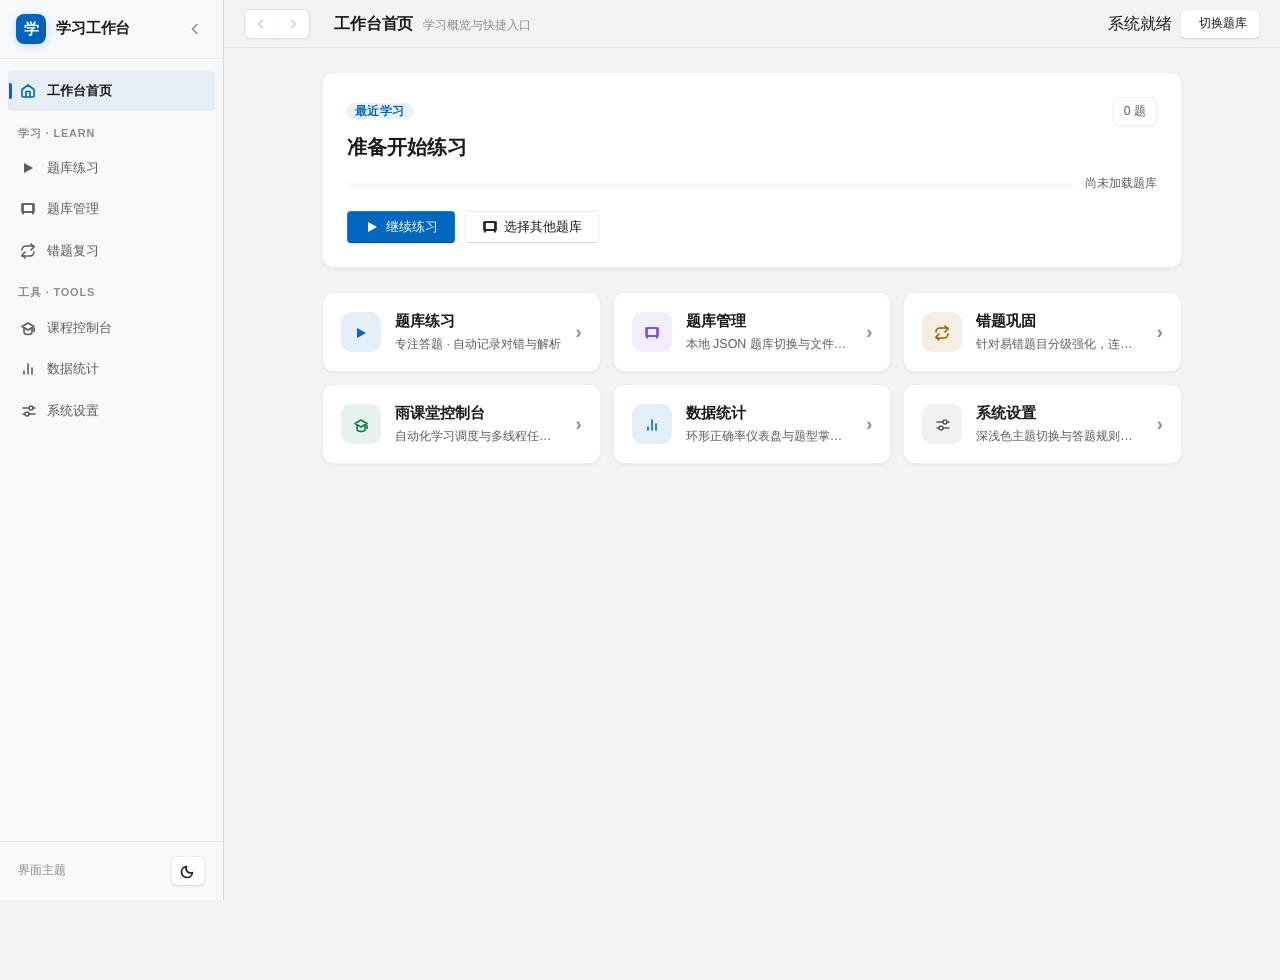
==== commit 1e246a24: "Release v1.3.0: native desktop entry with unified launcher environment selection - Add WebView2 desk" ====
--- a/templates/index.html
+++ b/templates/index.html
@@ -3,16 +3,583 @@
 <head>
     <meta charset="UTF-8">
     <meta name="viewport" content="width=device-width, initial-scale=1.0">
-    <title>题库练习 · Study Quiz</title>
+    <title>学习工作台 · Study Workbench</title>
     <link rel="icon" href="/favicon.ico">
-    <!-- 样式：base(变量/动画) → components(组件) → pages(页面布局) -->
-    <link rel="stylesheet" href="/static/css/base.css">
-    <link rel="stylesheet" href="/static/css/components.css">
-    <link rel="stylesheet" href="/static/css/pages.css">
+    <link rel="stylesheet" href="/static/css/base.css?v=2.0">
+    <link rel="stylesheet" href="/static/css/shell.css?v=2.0">
+    <link rel="stylesheet" href="/static/css/components.css?v=2.0">
+    <link rel="stylesheet" href="/static/css/pages.css?v=2.0">
+    <link rel="stylesheet" href="/static/css/yuketang.css?v=2.0">
+    <script>
+    (function(){
+        window.__PAGE_ERRORS__ = [];
+        window.addEventListener('error', function(e) {
+            var err = { message: e.message, filename: e.filename, lineno: e.lineno, colno: e.colno };
+            window.__PAGE_ERRORS__.push(err);
+            if (window.pywebview && window.pywebview.api && typeof window.pywebview.api.log_error === 'function') {
+                window.pywebview.api.log_error(JSON.stringify(err));
+            }
+        });
+        window.addEventListener('unhandledrejection', function(e) {
+            var msg = e.reason ? (e.reason.message || String(e.reason)) : 'unhandled rejection';
+            window.__PAGE_ERRORS__.push({ message: msg });
+            if (window.pywebview && window.pywebview.api && typeof window.pywebview.api.log_error === 'function') {
+                window.pywebview.api.log_error('UnhandledRejection: ' + msg);
+            }
+        });
+        // 桌面窗口原生按钮前置兜底绑定（防止任何下游脚本加载异常破坏基础关闭/最小化/最大化）
+        window.desktopMinimize = window.desktopMinimize || function() {
+            if (window.pywebview && window.pywebview.api && typeof window.pywebview.api.minimize === 'function') {
+                window.pywebview.api.minimize();
+            }
+        };
+        window.desktopToggleMaximize = window.desktopToggleMaximize || function() {
+            if (window.pywebview && window.pywebview.api && typeof window.pywebview.api.toggle_maximize === 'function') {
+                window.pywebview.api.toggle_maximize().then(function(isMax) {
+                    if (typeof window.updateMaximizeIcon === 'function') window.updateMaximizeIcon(isMax);
+                }).catch(function(){});
+            }
+        };
+        window.desktopClose = window.desktopClose || function() {
+            if (window.pywebview && window.pywebview.api && typeof window.pywebview.api.close === 'function') {
+                window.pywebview.api.close();
+            } else {
+                window.close();
+            }
+        };
+        window.desktopStartResize = window.desktopStartResize || function(edge) {
+            if (window.pywebview && window.pywebview.api && typeof window.pywebview.api.start_resize === 'function') {
+                window.pywebview.api.start_resize(edge);
+            }
+        };
+        window.desktopDragWindow = window.desktopDragWindow || function() {
+            if (window.pywebview && window.pywebview.api && typeof window.pywebview.api.drag_window === 'function') {
+                window.pywebview.api.drag_window();
+            }
+        };
+        var urlTheme = location.search.indexOf('theme=dark') !== -1 ? 'dark' : (location.search.indexOf('theme=light') !== -1 ? 'light' : null);
+        var t = urlTheme || localStorage.getItem('quiz_theme') || 'light';
+        document.documentElement.setAttribute('data-theme', t);
+        if (location.search.indexOf('desktop=1') !== -1 || window.pywebview || navigator.userAgent.indexOf('pywebview') !== -1) {
+            document.documentElement.classList.add('desktop-mode');
+        }
+    })();
+    </script>
 </head>
 <body>
 
-<!-- ===== 题库选择界面（启动首屏：默认可见，避免首帧闪现练习页空白壳）===== -->
+<!-- Windows 11 Frameless Resize Handles (8 方向原生拖拽缩放边界) -->
+<div class="win-resize-handle top" onmousedown="desktopStartResize('top')" aria-hidden="true"></div>
+<div class="win-resize-handle bottom" onmousedown="desktopStartResize('bottom')" aria-hidden="true"></div>
+<div class="win-resize-handle left" onmousedown="desktopStartResize('left')" aria-hidden="true"></div>
+<div class="win-resize-handle right" onmousedown="desktopStartResize('right')" aria-hidden="true"></div>
+<div class="win-resize-handle top-left" onmousedown="desktopStartResize('top-left')" aria-hidden="true"></div>
+<div class="win-resize-handle top-right" onmousedown="desktopStartResize('top-right')" aria-hidden="true"></div>
+<div class="win-resize-handle bottom-left" onmousedown="desktopStartResize('bottom-left')" aria-hidden="true"></div>
+<div class="win-resize-handle bottom-right" onmousedown="desktopStartResize('bottom-right')" aria-hidden="true"></div>
+
+<!-- Windows 11 Native Caption Bar (桌面沉浸式标题按钮) -->
+<div class="win-caption-bar" id="winCaptionBar">
+    <button class="win-caption-btn" onclick="desktopMinimize();" title="最小化" aria-label="最小化">
+        <svg width="10" height="1" viewBox="0 0 10 1"><rect width="10" height="1" fill="currentColor"/></svg>
+    </button>
+    <button class="win-caption-btn win-caption-btn-max" onclick="desktopToggleMaximize();" title="最大化" aria-label="最大化">
+        <svg width="10" height="10" viewBox="0 0 10 10" fill="none" stroke="currentColor" stroke-width="1"><rect x="0.5" y="0.5" width="9" height="9"/></svg>
+    </button>
+    <button class="win-caption-btn win-caption-close close" onclick="desktopClose();" title="关闭" aria-label="关闭">
+        <svg width="10" height="10" viewBox="0 0 10 10" stroke="currentColor" stroke-width="1.1"><path d="M1 1l8 8M9 1L1 9"/></svg>
+    </button>
+</div>
+
+<div class="app-shell" id="appShellRoot">
+    <!-- ===== 左侧边栏 (Sidebar: 224px / 56px) ===== -->
+    <aside class="sidebar app-sidebar" id="appSidebar" aria-label="工作台主导航">
+        <div class="sidebar-header" id="sidebarHeader" onclick="if(document.getElementById('appSidebar').classList.contains('collapsed')) { AppShell.toggleSidebar(); }">
+            <a href="#" class="brand-mark" onclick="if(!document.getElementById('appSidebar').classList.contains('collapsed')){ AppShell.navigate('home'); } else { AppShell.toggleSidebar(); } return false;">
+                <span class="brand-monogram">学</span>
+                <span class="brand-text">学习工作台</span>
+            </a>
+            <button class="sidebar-collapse-btn" id="sidebarCollapseBtn" onclick="event.stopPropagation(); AppShell.toggleSidebar();" title="展开/收起侧边栏 (Alt+B)" aria-label="展开/收起侧边栏">
+                <span data-icon="chevron-left"></span>
+            </button>
+        </div>
+
+        <div class="sidebar-body">
+            <div class="sidebar-nav">
+                <a href="#home" class="sidebar-item active" data-view="home">
+                    <span class="item-icon" data-icon="home"></span>
+                    <span class="item-label">工作台首页</span>
+                </a>
+            </div>
+
+            <div class="sidebar-section-label">学习 · LEARN</div>
+            <div class="sidebar-nav">
+                <a href="#practice" class="sidebar-item" data-view="practice">
+                    <span class="item-icon" data-icon="play"></span>
+                    <span class="item-label">题库练习</span>
+                </a>
+                <a href="#banks" class="sidebar-item" data-view="banks">
+                    <span class="item-icon" data-icon="book"></span>
+                    <span class="item-label">题库管理</span>
+                </a>
+                <a href="#review" class="sidebar-item" data-view="review">
+                    <span class="item-icon" data-icon="repeat"></span>
+                    <span class="item-label">错题复习</span>
+                </a>
+            </div>
+
+            <div class="sidebar-section-label">工具 · TOOLS</div>
+            <div class="sidebar-nav">
+                <a href="#yuketang" class="sidebar-item" data-view="yuketang">
+                    <span class="item-icon" data-icon="graduation-cap"></span>
+                    <span class="item-label">课程控制台</span>
+                </a>
+                <a href="#stats" class="sidebar-item" data-view="stats">
+                    <span class="item-icon" data-icon="bar-chart"></span>
+                    <span class="item-label">数据统计</span>
+                </a>
+                <a href="#settings" class="sidebar-item" data-view="settings">
+                    <span class="item-icon" data-icon="sliders"></span>
+                    <span class="item-label">系统设置</span>
+                </a>
+            </div>
+        </div>
+
+        <div class="sidebar-footer">
+            <div class="theme-toggle-wrap" style="padding: 4px 10px; display: flex; align-items: center; justify-content: space-between;">
+                <span class="item-label" style="font-size: 0.78rem; color: var(--text-tertiary);">界面主题</span>
+                <button class="btn btn-outline btn-sm theme-btn" onclick="toggleTheme()" title="切换深色/浅色主题" style="padding: 4px 8px;">
+                    <span class="theme-icon" data-icon="moon"></span>
+                </button>
+            </div>
+        </div>
+    </aside>
+
+    <!-- 移动端遮罩层 -->
+    <div class="drawer-overlay" id="drawerOverlay" onclick="AppShell.closeDrawer()"></div>
+
+    <!-- ===== 右侧主体视口 ===== -->
+    <div class="main-viewport">
+        <!-- 顶栏 (TopBar: 52px) -->
+        <header class="topbar" onmousedown="if(event.target.closest('button, input, select, a, .win-nav-capsule') === null) { desktopDragWindow(); }">
+            <div class="topbar-left">
+                <div class="win-nav-capsule">
+                    <button class="win-nav-capsule-btn nav-btn" id="navBackBtn" onclick="AppShell.goBack();" title="后退 (Alt+Left)" aria-label="后退">
+                        <svg width="12" height="12" viewBox="0 0 16 16" fill="none" stroke="currentColor" stroke-width="2" stroke-linecap="round" stroke-linejoin="round"><path d="M10 13L5 8l5-5"/></svg>
+                    </button>
+                    <button class="win-nav-capsule-btn nav-btn" id="navForwardBtn" onclick="AppShell.goForward();" title="前进 (Alt+Right)" aria-label="前进">
+                        <svg width="12" height="12" viewBox="0 0 16 16" fill="none" stroke="currentColor" stroke-width="2" stroke-linecap="round" stroke-linejoin="round"><path d="M6 3l5 5-5 5"/></svg>
+                    </button>
+                </div>
+                <button class="hamburger-btn" onclick="AppShell.toggleDrawer()" title="打开主菜单">
+                    <span data-icon="menu"></span>
+                </button>
+                <div class="page-title-group">
+                    <h1 class="shell-title" id="shellTitle">工作台首页</h1>
+                    <span class="shell-subtitle" id="shellSubtitle">学习概览与快捷入口</span>
+                </div>
+            </div>
+            <div class="topbar-right">
+                <div class="quick-status-chip">
+                    <span class="qs-dot" id="globalStatusDot"></span>
+                    <span class="qs-text" id="globalStatusText">系统就绪</span>
+                </div>
+                <button class="btn btn-outline btn-sm" id="topbarActionBtn" onclick="showBankSelectScreen();" title="快速切换题库">
+                    <span data-icon="book"></span> 切换题库
+                </button>
+            </div>
+        </header>
+
+        <!-- 视图主工作区 (SPA Views) -->
+        <main class="workbench-body">
+            <!-- 1. 工作台首页视图 (Home View) -->
+            <section class="view-panel active" id="view-home">
+                <div style="max-width: 860px; margin: 0 auto; display: flex; flex-direction: column; gap: 24px;">
+                    <!-- 继续学习卡片 -->
+                    <div class="question-card" id="homeContinueCard" style="padding: 24px;">
+                        <div style="display: flex; justify-content: space-between; align-items: flex-start; margin-bottom: 12px;">
+                            <div>
+                                <span class="q-type" style="background: var(--accent-subtle); color: var(--accent);">最近学习</span>
+                                <h2 style="font-size: 1.25rem; font-weight: 600; margin-top: 8px;" id="homeBankName">准备开始练习</h2>
+                            </div>
+                            <span class="stat-chip" id="homeBankCount">0 题</span>
+                        </div>
+                        <div class="progress-row" style="margin-bottom: 16px;">
+                            <div class="progress-track" style="height: 6px;"><div class="progress-fill" id="homeProgressFill" style="width: 0%;"></div></div>
+                            <span class="progress-text" id="homeProgressText">尚未加载题库</span>
+                        </div>
+                        <div style="display: flex; gap: 10px; align-items: center;">
+                            <button class="btn btn-primary" onclick="resumeHomePractice();">
+                                <span data-icon="play"></span> 继续练习
+                            </button>
+                            <button class="btn btn-outline" onclick="showBankSelectScreen();">
+                                <span data-icon="book"></span> 选择其他题库
+                            </button>
+                        </div>
+                    </div>
+
+                    <!-- 快捷功能分区网格 (WinUI 3 Action Card Matrix · 对标 Windows 11 设置与仪表盘) -->
+                    <div class="win-card-grid">
+                        <div class="win-action-card" onclick="resumeHomePractice();">
+                            <div class="win-card-icon blue"><span data-icon="play"></span></div>
+                            <div class="win-card-text">
+                                <div class="win-card-title">题库练习</div>
+                                <div class="win-card-desc">专注答题 · 自动记录对错与解析</div>
+                            </div>
+                            <div class="win-card-arrow">›</div>
+                        </div>
+
+                        <div class="win-action-card" onclick="AppShell.navigate('banks');">
+                            <div class="win-card-icon purple"><span data-icon="book"></span></div>
+                            <div class="win-card-text">
+                                <div class="win-card-title">题库管理</div>
+                                <div class="win-card-desc">本地 JSON 题库切换与文件导入</div>
+                            </div>
+                            <div class="win-card-arrow">›</div>
+                        </div>
+
+                        <div class="win-action-card" onclick="AppShell.navigate('review');">
+                            <div class="win-card-icon amber"><span data-icon="repeat"></span></div>
+                            <div class="win-card-text">
+                                <div class="win-card-title">错题巩固</div>
+                                <div class="win-card-desc">针对易错题目分级强化，连对移出</div>
+                            </div>
+                            <div class="win-card-arrow">›</div>
+                        </div>
+
+                        <div class="win-action-card" onclick="AppShell.navigate('yuketang');">
+                            <div class="win-card-icon green"><span data-icon="graduation-cap"></span></div>
+                            <div class="win-card-text">
+                                <div class="win-card-title">雨课堂控制台</div>
+                                <div class="win-card-desc">自动化学习调度与多线程任务监控</div>
+                            </div>
+                            <div class="win-card-arrow">›</div>
+                        </div>
+
+                        <div class="win-action-card" onclick="AppShell.navigate('stats');">
+                            <div class="win-card-icon blue"><span data-icon="bar-chart"></span></div>
+                            <div class="win-card-text">
+                                <div class="win-card-title">数据统计</div>
+                                <div class="win-card-desc">环形正确率仪表盘与题型掌握度</div>
+                            </div>
+                            <div class="win-card-arrow">›</div>
+                        </div>
+
+                        <div class="win-action-card" onclick="AppShell.navigate('settings');">
+                            <div class="win-card-icon slate"><span data-icon="sliders"></span></div>
+                            <div class="win-card-text">
+                                <div class="win-card-title">系统设置</div>
+                                <div class="win-card-desc">深浅色主题切换与答题规则配置</div>
+                            </div>
+                            <div class="win-card-arrow">›</div>
+                        </div>
+                    </div>
+                </div>
+            </section>
+
+            <!-- 2. 刷题练习视图 (Practice View) -->
+            <section class="view-panel" id="view-practice">
+                <div class="top-zone">
+                    <div class="header">
+                        <div class="header-top">
+                            <div class="brand">
+                                <span class="seal">题</span>
+                                <h1 id="appTitle">题库练习</h1>
+                            </div>
+                            <div class="header-actions">
+                                <button class="btn btn-outline btn-sm" onclick="showBankSelectScreen()" title="切换题库"><span data-icon="book"></span> 题库</button>
+                                <button class="btn btn-outline btn-sm" onclick="showImportDialog()" title="导入题库"><span data-icon="upload"></span> 导入</button>
+                            </div>
+                        </div>
+                        <div class="stats-bar page-stats">
+                            <span class="stat-chip">总题数 <span class="num" id="totalCount">0</span></span>
+                            <span class="stat-chip">总已做 <span class="num" id="totalDoneCount">0</span></span>
+                            <span class="stat-chip">本次已做 <span class="num" id="sessionDoneCount">0</span></span>
+                            <span class="stat-chip">总错题 <span class="num" id="totalWrongCount">0</span></span>
+                            <span class="stat-chip">本次错题 <span class="num" id="sessionWrongCount">0</span></span>
+                            <span class="stat-chip">正确率 <span class="num" id="accuracy">--</span></span>
+                        </div>
+                        <div class="progress-row">
+                            <div class="progress-track"><div class="progress-fill" id="progressFill"></div></div>
+                            <span class="progress-text" id="progressText">准备开始练习</span>
+                        </div>
+                    </div>
+    <div class="section-tabs-row" id="sectionTabsRow">
+                        <div class="section-tabs" id="sectionTabs"></div>
+                        <button class="tabs-toggle" id="tabsToggle" style="display:none;" onclick="toggleTabsDrawer()" title="展开全部分类"><span class="tt-icon">❯</span></button>
+                    </div>
+                    <div class="tabs-drawer" id="tabsDrawer">
+                        <div class="tabs-drawer-inner">
+                            <div class="tabs-drawer-grid" id="tabsDrawerGrid"></div>
+                        </div>
+                    </div>
+                </div>
+
+                <div class="container">
+                    <div id="questionsContainer"></div>
+                    <aside id="notePanel"></aside>
+                    <div class="sidebar" id="sidebar">
+                        <div class="sidebar-content" id="sidebarContent"></div>
+                    </div>
+                    <div class="bottom-bar" id="bottomBar">
+                        <div class="bottom-bar-inner">
+                            <div class="bar-group" id="groupStart">
+                                <button class="btn btn-primary" onclick="startPractice()" id="btnStart"><span data-icon="play"></span> 开始练习</button>
+                                <label id="priorityLabel" class="chk-label">
+                                    <input type="checkbox" id="priorityNew" checked> 优先未做
+                                </label>
+                            </div>
+                            <div class="bar-group" id="groupWrongReview">
+                                <button class="btn btn-outline" onclick="reviewWrong()" id="btnReview" style="display:none;"><span data-icon="repeat"></span> 复习错题</button>
+                                <button class="btn btn-warn" onclick="resetWrong()" id="btnResetWrong" style="display:none;"><span data-icon="trash"></span> 清空错题</button>
+                            </div>
+                            <div class="bar-group" id="groupWrongFilters" style="display:none;">
+                                <select id="wrongFilter" class="select-styled" multiple size="1" onchange="onFilterChange()" title="按错误次数筛选">
+                                    <option value="all" selected>全部错题</option>
+                                    <option value="1">错1次</option>
+                                    <option value="2">错2次</option>
+                                    <option value="3">错3次</option>
+                                    <option value="4">错4次</option>
+                                    <option value="5">错5次</option>
+                                </select>
+                                <label id="thresholdLabel" class="threshold-pill">连续答对移除：<input type="number" id="removeThreshold" value="3" min="1" max="10" onchange="setThresholdValue(this.value)"> 次</label>
+                            </div>
+                            <div class="bottom-bar-divider" id="barDivider"></div>
+                            <div class="bar-group" id="groupAux">
+                                <button class="btn btn-outline btn-sm" onclick="showStats()"><span data-icon="bar-chart"></span> 详细统计</button>
+                                <button class="btn btn-outline btn-sm" id="btnThresholdModal" onclick="setThreshold()"><span data-icon="sliders"></span> 阈值</button>
+                            </div>
+                        </div>
+                    </div>
+                </div>
+            </section>
+
+            <!-- 3. 题库管理视图 (Banks View) -->
+            <section class="view-panel" id="view-banks">
+                <div style="max-width: 800px; margin: 0 auto;">
+                    <div style="display: flex; justify-content: space-between; align-items: center; margin-bottom: 16px;">
+                        <div>
+                            <h2 style="font-size: 1.15rem; font-weight: 600;">本地题库管理</h2>
+                            <p class="muted" style="font-size: 0.82rem;">存放于同级 question_banks/ 目录中的 JSON 题库</p>
+                        </div>
+                        <button class="btn btn-primary btn-sm" onclick="showImportDialog();">
+                            <span data-icon="upload"></span> 导入新题库
+                        </button>
+                    </div>
+                    <div id="banksListContainer" class="bank-list"></div>
+                </div>
+            </section>
+
+            <!-- 4. 错题复习视图 (Review View) -->
+            <section class="view-panel" id="view-review">
+                <div style="max-width: 760px; margin: 0 auto;">
+                    <div class="question-card" style="padding: 24px;">
+                        <h2 style="font-size: 1.15rem; font-weight: 600; margin-bottom: 8px;">错题针对性复习</h2>
+                        <p class="muted" style="font-size: 0.85rem; margin-bottom: 16px;">
+                            错题会在您练习答错时自动计入。在此您可以按照错误频次精细筛选题目，或者清空已攻克的错题。
+                        </p>
+                        <div style="display: flex; gap: 10px; align-items: center;">
+                            <button class="btn btn-primary" onclick="reviewWrong();">
+                                <span data-icon="repeat"></span> 筛选并开始错题复习
+                            </button>
+                            <button class="btn btn-warn" onclick="resetWrong();">
+                                <span data-icon="trash"></span> 清空错题本
+                            </button>
+                        </div>
+                    </div>
+                </div>
+            </section>
+
+            <!-- 5. 数据统计视图 (Stats View) -->
+            <section class="view-panel" id="view-stats">
+                <div style="max-width: 760px; margin: 0 auto;">
+                    <div class="question-card" style="padding: 24px;">
+                        <h2 style="font-size: 1.15rem; font-weight: 600; margin-bottom: 16px;">做题历史与数据分析</h2>
+                        <div id="statsTableSlot"></div>
+                    </div>
+                </div>
+            </section>
+
+            <!-- 6. 系统设置视图 (Settings View) -->
+            <section class="view-panel" id="view-settings">
+                <div style="max-width: 760px; margin: 0 auto; display: flex; flex-direction: column; gap: 18px;">
+                    <div class="question-card" style="padding: 22px;">
+                        <h3 style="font-size: 1rem; font-weight: 600; margin-bottom: 12px;">界面外观与主题</h3>
+                        <div style="display: flex; gap: 10px; align-items: center;">
+                            <button class="btn btn-outline btn-sm" onclick="setTheme('light');">
+                                <span data-icon="sun"></span> 浅色模式 (Light)
+                            </button>
+                            <button class="btn btn-outline btn-sm" onclick="setTheme('dark');">
+                                <span data-icon="moon"></span> 深色模式 (Dark)
+                            </button>
+                        </div>
+                    </div>
+
+                    <div class="question-card" style="padding: 22px;">
+                        <h3 style="font-size: 1rem; font-weight: 600; margin-bottom: 12px;">错题本移除规则</h3>
+                        <p style="font-size: 0.85rem; color: var(--text-secondary); margin-bottom: 12px;">
+                            连续答对指定次数后，该题目将自动从错题本中移除：
+                        </p>
+                        <button class="btn btn-outline btn-sm" onclick="setThreshold();">
+                            <span data-icon="sliders"></span> 设置连续答对阈值
+                        </button>
+                    </div>
+
+                    <div class="question-card" style="padding: 22px;">
+                        <h3 style="font-size: 1rem; font-weight: 600; margin-bottom: 12px;">键盘快捷键参考</h3>
+                        <table class="stats-table">
+                            <tr><td><kbd>1</kbd> ~ <kbd>9</kbd></td><td>快速单选作答 (选择对应项)</td></tr>
+                            <tr><td><kbd>→</kbd> 或 <kbd>N</kbd></td><td>切到下一题 (已作答时生效)</td></tr>
+                            <tr><td><kbd>←</kbd> 或 <kbd>P</kbd></td><td>切回上一题</td></tr>
+                        </table>
+                    </div>
+
+                    <div class="question-card" style="padding: 22px;">
+                        <h3 style="font-size: 1rem; font-weight: 600; margin-bottom: 8px;">关于学习工作台</h3>
+                        <p style="font-size: 0.84rem; color: var(--text-secondary); line-height: 1.6;">
+                            纯本地运行，零依赖数据库。做题进度持久化存储于浏览器 localStorage 中。
+                        </p>
+                        <div style="margin-top: 12px;">
+                            <button class="btn btn-danger-outline btn-sm" onclick="shutdownServer();">
+                                <span data-icon="power"></span> 关闭服务并退出程序
+                            </button>
+                        </div>
+                    </div>
+                </div>
+            </section>
+
+            <!-- 7. 雨课堂控制台视图 (Yuketang View) -->
+            <section class="view-panel" id="view-yuketang">
+                <div class="yk-app" style="min-height: auto; height: auto;">
+                    <!-- 顶栏状态指示条（嵌入工作台模式） -->
+                    <div class="yk-status-bar-card" style="display: flex; align-items: center; justify-content: space-between; flex-wrap: wrap; gap: 12px; margin-bottom: 20px; padding: 12px 18px; background: var(--surface-main); border: 1px solid var(--hairline-strong); border-radius: var(--radius-lg); box-shadow: var(--shadow-sm);">
+                        <div style="display: flex; align-items: center; gap: 10px;">
+                            <span class="yk-seal">雨</span>
+                            <div>
+                                <h2 style="font-size: 0.98rem; font-weight: 600; margin: 0;">雨课堂自动化控制台</h2>
+                                <span style="font-size: 0.74rem; color: var(--text-tertiary); font-family: var(--font-mono);">YUKETANG AUTOMATION CONSOLE</span>
+                            </div>
+                            <span class="state-badge" id="stateBadge" style="margin-left: 8px;"><i class="dot"></i><b id="stateText">空闲</b></span>
+                        </div>
+                        <div class="hud-chips" id="hudChips" style="display: flex; gap: 8px; flex-wrap: wrap;">
+                            <span class="chip"><b id="stTotal">0</b><i>任务总数</i></span>
+                            <span class="chip ok"><b id="stDone">0</b><i>已完成</i></span>
+                            <span class="chip warn"><b id="stActive">0</b><i>进行中</i></span>
+                            <span class="chip"><b id="stQueued">0</b><i>排队中</i></span>
+                            <span class="chip bad"><b id="stFailed">0</b><i>失败</i></span>
+                        </div>
+                        <div>
+                            <span class="mock-badge" id="mockBadge">长江雨课堂 · changjiang.yuketang.cn</span>
+                        </div>
+                    </div>
+
+                    <!-- 配置面板 (idle 态) -->
+                    <section class="yk-config" id="configPanel">
+                        <div class="cfg-card">
+                            <h2>课程接入参数</h2>
+                            <p class="muted">真实模式将连接长江雨课堂执行；认证字段仅存内存，不落盘。填入「演示参数」可离线体验全流程。</p>
+                            <div class="cfg-grid cfg-auth">
+                                <label>课堂 ID<input id="f_classroom_id" placeholder="如 12345678"></label>
+                                <label>签名 SIGN<input id="f_sign" placeholder="URL 中的 sign 参数"></label>
+                                <label>学校 ID<input id="f_university_id" placeholder="学校 ID / uv_id"></label>
+                                <label>CSRF 令牌<input id="f_csrf_token" type="password" placeholder="Cookie: csrftoken"></label>
+                                <label>会话 ID<input id="f_session_id" type="password" placeholder="Cookie: sessionid"></label>
+                            </div>
+                            <details class="run-params">
+                                <summary>运行参数（对应原脚本 .env 配置）</summary>
+                                <div class="cfg-grid">
+                                    <label>视频倍速<input id="f_video_speed" value="1.5"></label>
+                                    <label>心跳间隔（秒）<input id="f_heartbeat_interval" value="5"></label>
+                                    <label>最大并发数<input id="f_max_workers" value="3"></label>
+                                    <label>试看视频数<input id="f_test_video_count" value="5"></label>
+                                    <label>图文停留（秒）<input id="f_richtext_stay_seconds" value="3"></label>
+                                    <label>图文跳过延迟（秒）<input id="f_richtext_skip_delay" value="1"></label>
+                                    <label class="chk"><input type="checkbox" id="f_use_concurrent" checked><em>启用并发执行</em></label>
+                                    <label class="chk"><input type="checkbox" id="f_skip_completed" checked><em>跳过已完成</em></label>
+                                    <label class="chk"><input type="checkbox" id="f_auto_richtext" checked><em>自动处理图文</em></label>
+                                    <label class="chk"><input type="checkbox" id="f_test_mode"><em>测试模式</em></label>
+                                    <label class="chk"><input type="checkbox" id="f_debug"><em>调试（快速模拟）</em></label>
+                                </div>
+                            </details>
+                            <div class="cfg-actions">
+                                <button class="btn btn-outline" onclick="fillDemoParams()">一键填入演示参数</button>
+                                <button class="btn btn-primary yk-btn-lg" id="btnAnalyze" onclick="doAnalyze()">分析课程结构</button>
+                            </div>
+                            <p class="err" id="cfgError"></p>
+                        </div>
+
+                        <aside class="yk-side">
+                            <div class="side-card">
+                                <h4>获取配置参数</h4>
+                                <ol class="side-steps">
+                                    <li><b>课堂参数</b><span>课程页 URL 中提取：<br><code class="g-code">classroom_id = 12345678</code><code class="g-code">sign = your_sign</code></span></li>
+                                    <li><b>Cookie 参数</b><span>F12 → Application → Cookies：<br><code class="g-code">csrftoken / sessionid / uv_id</code></span></li>
+                                </ol>
+                                <p class="g-tip">uv_id 即「学校 ID」；三个值分别填入左侧对应输入框</p>
+                            </div>
+                            <div class="side-card">
+                                <h4>工作原理</h4>
+                                <ul class="g-flow">
+                                    <li><b>课程分析</b>遍历章节，识别视频与图文</li>
+                                    <li><b>任务筛选</b>提取未完成的 leaf 节点</li>
+                                    <li><b>视频模拟</b>播放事件序列＋定时心跳</li>
+                                    <li><b>图文打卡</b>阅读停留后确认已读</li>
+                                    <li><b>进度同步</b>实时状态、断点续看</li>
+                                </ul>
+                            </div>
+                            <div class="side-card demo-note">
+                                双模式：演示参数＝离线体验；真实参数＝连接长江雨课堂。
+                            </div>
+                        </aside>
+                    </section>
+
+                    <!-- 扫描视图 (analyzing) -->
+                    <section class="yk-scanning" id="scanPanel" hidden>
+                        <div class="scan-core">
+                            <div class="scan-ring"><div class="scan-sweep"></div><div class="scan-core-dot"></div></div>
+                            <h2>正在扫描课程</h2>
+                            <p class="scan-phase" id="scanPhase">正在获取课程数据</p>
+                            <p class="scan-count">已发现 <b id="discovered">0</b> 个任务</p>
+                        </div>
+                    </section>
+
+                    <!-- 主控台：Timeline + Execution Core -->
+                    <main class="yk-console" id="consolePanel" hidden>
+                        <aside class="yk-timeline-wrap panel">
+                            <h3>课程时间线</h3>
+                            <ol class="timeline" id="timeline"></ol>
+                        </aside>
+                        <section class="yk-exec">
+                            <div class="exec-current panel">
+                                <h4>当前任务</h4>
+                                <div id="curBody"><p class="muted">暂无执行中的任务</p></div>
+                            </div>
+                            <div class="exec-workers panel">
+                                <h4>执行线程</h4>
+                                <div id="workersBox"><p class="muted">空闲 · 无执行线程</p></div>
+                            </div>
+                            <div class="terminal-banner" id="terminalBanner" hidden></div>
+                            <div class="exec-actions" id="execActions"></div>
+                        </section>
+                    </main>
+
+                    <!-- 迷你终端 -->
+                    <footer class="yk-logs" style="margin-top: 14px;">
+                        <div class="term">
+                            <div class="term-head">
+                                <span data-icon="terminal" style="margin-right: 6px;"></span>
+                                <b>系统控制台日志</b><i id="logCount">0 条</i>
+                            </div>
+                            <pre class="term-body mono" id="logTail"></pre>
+                        </div>
+                    </footer>
+                </div>
+            </section>
+        </main>
+    </div>
+</div>
+
+<!-- ===== 题库选择界面（启动首屏 / 弹窗层，兼容测试与模态）===== -->
 <div id="bankSelectScreen" class="bank-select-screen">
     <div class="bank-panel">
         <div class="panel-head">
@@ -24,8 +591,8 @@
         </div>
         <div class="bank-list" id="bankCards"></div>
         <div class="panel-footer">
-            <button class="btn btn-outline btn-sm" onclick="location.href='/'">🏠 返回工作台</button>
-            <button class="btn btn-danger-outline btn-sm" onclick="shutdownServer()">🚪 关闭程序</button>
+            <button class="btn btn-outline btn-sm" onclick="document.getElementById('bankSelectScreen').style.display='none';">关闭</button>
+            <button class="btn btn-danger-outline btn-sm" onclick="shutdownServer()"><span data-icon="power"></span> 关闭程序</button>
         </div>
     </div>
 </div>
@@ -42,123 +609,56 @@
         </div>
         <div class="import-controls">
             <input type="file" id="importFile" accept=".json" style="display:none;" onchange="onFileSelected(this)">
-            <button class="btn btn-outline" onclick="document.getElementById('importFile').click()" style="width:100%;padding:10px;">📁 选择本地 JSON 文件</button>
+            <button class="btn btn-outline" onclick="document.getElementById('importFile').click()" style="width:100%;padding:10px;"><span data-icon="upload"></span> 选择本地 JSON 文件</button>
             <span id="fileName" class="file-name"></span>
-            <button class="btn btn-primary" id="btnImport" onclick="handleImport()" style="width:100%;padding:10px;font-size:0.9rem;margin-top:8px;">🚀 导入并开始</button>
-            <button type="button" class="link-btn" onclick="openFormatGuide()" style="margin-top:8px;">📋 查看导入格式说明</button>
+            <button class="btn btn-primary" id="btnImport" onclick="handleImport()" style="width:100%;padding:10px;font-size:0.9rem;margin-top:8px;"><span data-icon="play"></span> 导入并开始</button>
+            <button type="button" class="link-btn" onclick="openFormatGuide()" style="margin-top:8px;"><span data-icon="file-text"></span> 查看导入格式说明</button>
         </div>
         <label class="wrong-review-toggle">
             <input type="checkbox" id="enableWrongReview" checked>
             启用错题复习功能
         </label>
         <p id="importError" class="error-text"></p>
+        <div class="panel-footer">
+            <button type="button" class="btn btn-outline btn-sm" onclick="hideImportScreen()">取消导入</button>
+        </div>
     </div>
 </div>
 
-<!-- ===== 顶栏 + 分类标签（全宽区）===== -->
-<div class="top-zone">
-    <div class="header">
-        <div class="header-top">
-            <div class="brand">
-                <span class="seal">题</span>
-                <h1 id="appTitle">题库练习</h1>
-            </div>
-            <div class="header-actions">
-                <button class="btn btn-outline btn-sm" onclick="location.href='/'" title="返回工作台">🏠</button>
-                <button class="btn btn-outline btn-sm" onclick="showBankSelectScreen()" title="切换题库">📚 题库</button>
-                <button class="btn btn-outline btn-sm" onclick="showImportDialog()" title="导入题库">📥 导入题库</button>
-                <button class="theme-toggle" onclick="toggleTheme()" title="切换深色模式">🌓</button>
-            </div>
-        </div>
-        <div class="stats-bar page-stats">
-            <span class="stat-chip">📝 总题数: <span class="num" id="totalCount">0</span></span>
-            <span class="stat-chip">📋 总已做: <span class="num" id="totalDoneCount">0</span></span>
-            <span class="stat-chip">✅ 本次已做: <span class="num" id="sessionDoneCount">0</span></span>
-            <span class="stat-chip">❌ 总错题: <span class="num" id="totalWrongCount">0</span></span>
-            <span class="stat-chip">⚠️ 本次错题: <span class="num" id="sessionWrongCount">0</span></span>
-            <span class="stat-chip">📊 正确率: <span class="num" id="accuracy">--</span></span>
-        </div>
-        <div class="progress-row">
-            <div class="progress-track"><div class="progress-fill" id="progressFill"></div></div>
-            <span class="progress-text" id="progressText">准备开始练习</span>
-        </div>
-    </div>
-    <div class="section-tabs-row" id="sectionTabsRow">
-        <div class="section-tabs" id="sectionTabs"></div>
-        <button class="tabs-toggle" id="tabsToggle" style="display:none;" onclick="toggleTabsDrawer()" title="展开全部分类"><span class="tt-icon">❯</span></button>
-    </div>
-    <div class="tabs-drawer" id="tabsDrawer">
-        <div class="tabs-drawer-inner">
-            <div class="tabs-drawer-grid" id="tabsDrawerGrid"></div>
+<!-- ===== 历史进度抉择对话框 ===== -->
+<div id="progressOverlay" class="progress-dialog-overlay" style="display:none;">
+    <div class="progress-dialog">
+        <h3><span data-icon="info"></span> 发现历史进度</h3>
+        <div id="pdBody"></div>
+        <div class="pd-actions">
+            <button class="btn btn-primary" id="pdContinueBtn"><span data-icon="play"></span> 继续上次进度</button>
+            <button class="btn btn-warn" id="pdRestartBtn"><span data-icon="repeat"></span> 从头开始</button>
+            <button class="btn btn-outline" id="pdCancelBtn">取消</button>
         </div>
     </div>
 </div>
 
-<!-- ===== 主内容（题目卡片列）===== -->
-<div class="container">
-    <div id="questionsContainer"></div>
-    <aside id="notePanel"></aside>
-    <div class="sidebar" id="sidebar">
-        <div class="sidebar-content" id="sidebarContent"></div>
-    </div>
-    <div class="bottom-bar" id="bottomBar">
-        <div class="bottom-bar-inner">
-            <div class="bar-group">
-                <button class="btn btn-primary" onclick="startPractice()" id="btnStart">🚀 开始练习</button>
-                <label id="priorityLabel">
-                    <input type="checkbox" id="priorityNew" checked> 优先未做
-                </label>
-            </div>
-            <div class="bottom-bar-divider"></div>
-            <div class="bar-group">
-                <button class="btn btn-outline" onclick="reviewWrong()" id="btnReview" style="display:none;">🔁 复习错题</button>
-                <button class="btn btn-warn" onclick="resetWrong()" id="btnResetWrong" style="display:none;">🔄 清空错题</button>
-            </div>
-            <div class="bottom-bar-divider"></div>
-            <div class="bar-group">
-                <button class="btn btn-outline" onclick="showStats()">📊 详细统计</button>
-                <button class="btn btn-outline btn-sm" onclick="setThreshold()">⚙️ 阈值</button>
-            </div>
-        </div>
-        <select id="wrongFilter" style="display:none;" multiple size="1" onchange="onFilterChange()">
-            <option value="all" selected>全部错题</option>
-            <option value="1">错1次</option>
-            <option value="2">错2次</option>
-            <option value="3">错3次</option>
-            <option value="4">错4次</option>
-            <option value="5">错5次</option>
-        </select>
-        <label style="display:none;" id="thresholdLabel">连续答对移除：<input type="number" id="removeThreshold" value="3" min="1" style="width:50px;padding:4px 6px;border:1px solid var(--border);border-radius:6px;text-align:center;" onchange="saveToLocalStorage()">次</label>
-    </div>
-</div>
-
-<!-- ===== 历史进度抉择对话框 ===== -->
-<div id="progressOverlay" class="modal-overlay" style="display:none;">
-    <div class="progress-dialog">
-        <h3>📌 发现历史进度</h3>
-        <div id="pdBody"></div>
-        <div class="pd-actions">
-            <button class="btn btn-primary" id="pdContinueBtn">▶ 继续上次进度</button>
-            <button class="btn btn-warn" id="pdRestartBtn">🔄 从头开始</button>
-            <button class="btn btn-outline" id="pdCancelBtn">取消</button>
-        </div>
-    </div>
-</div>
-
-<!-- 脚本：按 状态 → 基础 → 数据 → 界面 → 流程 的顺序加载 -->
-<script src="/static/js/state.js"></script>
-<script src="/static/js/storage.js"></script>
-<script src="/static/js/ui.js"></script>
-<script src="/static/js/bank-loader.js"></script>
-<script src="/static/js/bank-select.js"></script>
-<script src="/static/js/import-ui.js"></script>
-<script src="/static/js/question-render.js"></script>
-<script src="/static/js/answer.js"></script>
-<script src="/static/js/matching.js"></script>
-<script src="/static/js/practice.js"></script>
-<script src="/static/js/navigation.js"></script>
-<script src="/static/js/stats.js"></script>
-<script src="/static/js/main.js"></script>
-<script src="/static/js/format-guide.js"></script>
+<!-- 脚本体系：严格按照 基础图标 → 全局状态 → 存储持久化 → 界面与弹窗 → 题库数据核心 → 导入界面 → 格式说明 → 题库选择 → 题目渲染 → 答题 → 匹配 → 练习流程 → 分类导航 → 统计 → 雨课堂 → 外壳路由控制器 → 入口 的顺序加载 -->
+<script src="/static/js/icons.js?v=2.7.1"></script>
+<script src="/static/js/state.js?v=2.7.1"></script>
+<script src="/static/js/storage.js?v=2.7.1"></script>
+<script src="/static/js/ui.js?v=2.7.1"></script>
+<script src="/static/js/bank-loader.js?v=2.7.1"></script>
+<script src="/static/js/import-ui.js?v=2.7.1"></script>
+<script src="/static/js/format-guide.js?v=2.7.1"></script>
+<script src="/static/js/bank-select.js?v=2.7.1"></script>
+<script src="/static/js/question-render.js?v=2.7.1"></script>
+<script src="/static/js/answer.js?v=2.7.1"></script>
+<script src="/static/js/matching.js?v=2.7.1"></script>
+<script src="/static/js/practice.js?v=2.7.1"></script>
+<script src="/static/js/navigation.js?v=2.7.1"></script>
+<script src="/static/js/stats.js?v=2.7.1"></script>
+<script src="/static/js/yuketang.js?v=2.7.1"></script>
+<script src="/static/js/app-shell.js?v=2.7.1"></script>
+<script src="/static/js/main.js?v=2.7.1"></script>
+<script>
+// 存活信号：告知服务端浏览器仍开着（超时无信号服务端自动退出释放端口）
+setInterval(function () { fetch('/beacon').catch(function () {}); }, 3000);
+</script>
 </body>
 </html>
--- a/static/css/base.css
+++ b/static/css/base.css
@@ -1,44 +1,103 @@
 /* ============================================================
-   base.css — 设计令牌（颜色/圆角/阴影变量）、全局 reset、
-   公共动画关键帧、打印样式。主题切换只改这里的变量。
-   主题：浅色「宣纸」/ 深色「墨夜」— 新中式墨韵
+   base.css — 2026 现代设计系统令牌体系 (Tokens & Foundations)
+   核心哲学：Quiet by default. Expressive on interaction.
+   Surface Tone 层级替代生硬边框，语义化圆角，Sans + Mono 混排
    ============================================================ */
 
 :root {
-    /* 宣纸底 + 墨字 + 朱砂 + 鎏金 */
-    --bg: linear-gradient(165deg, #faf7f0 0%, #f0eadd 55%, #e9e2d2 100%);
-    --card-bg: rgba(253, 251, 246, 0.92);
-    --text: #2a2620;
-    --text-light: #7d7566;
-    --primary: #a8382b;
-    --primary-light: #c9563f;
-    --primary-gradient: linear-gradient(135deg, #932f24 0%, #bf4b35 100%);
-    --gold: #a8863c;
-    --gold-light: #c9a961;
-    --success: #2e7d5b;
-    --success-light: #58b98f;
-    --danger: #b3402e;
-    --danger-light: #d4553f;
-    --border: rgba(42, 38, 32, 0.12);
-    --shadow: 0 1px 2px rgba(74, 62, 40, 0.05), 0 10px 30px rgba(74, 62, 40, 0.12);
-    --shadow-sm: 0 1px 2px rgba(74, 62, 40, 0.05), 0 2px 10px rgba(74, 62, 40, 0.08);
-    --radius: 14px;
-    --radius-sm: 10px;
-    --radius-lg: 20px;
-    --font: -apple-system, BlinkMacSystemFont, 'Segoe UI', 'PingFang SC', 'Microsoft YaHei', sans-serif;
-    --font-serif: 'Noto Serif SC', 'Source Han Serif SC', 'Songti SC', 'SimSun', serif;
-    --transition: all 0.3s cubic-bezier(0.22, 1, 0.36, 1);
-    --transition-slow: all 0.5s cubic-bezier(0.22, 1, 0.36, 1);
-
-    /* 字号令牌 */
+    /* ---- WinUI 3 Surface Tone 阶梯（Windows 11 计算器同款 Mica Alt 材质）---- */
+    --bg-app: #F3F3F3;             /* Mica Alt 背景：与 Win11 计算器和设置 100% 同色温 */
+    --surface-secondary: #F8F9FA;  /* 侧栏背景：高雅微白透亮，层次纯粹 */
+    --surface-main: #FFFFFF;       /* 卡片主层：纯白浮雕，自带 WinUI 物理微阴影 */
+    --surface-hover: #EAEAEA;      /* 悬浮浅层 */
+    --surface-active: #E0E0E0;     /* 按压层 */
+    --surface-elevated: #FFFFFF;    /* 浮动层/弹窗 */
+
+    /* ---- 文本阶层 ---- */
+    --text-primary: #1A1A1A;       /* Win11 主文字：黑灰温润 */
+    --text-secondary: #5C5C5C;     /* 辅助说明 */
+    --text-tertiary: #8C8C8C;      /* 静默标注 */
+
+    /* ---- 微边框 / 物理下边框 ---- */
+    --hairline: rgba(0, 0, 0, 0.06);
+    --hairline-strong: rgba(0, 0, 0, 0.12);
+    --border-elevation-bottom: rgba(0, 0, 0, 0.14); /* 计算器同款 1px 物理下边框 */
+
+    /* ---- 品牌与功能色（Windows 11 官方电光蓝）---- */
+    --accent: #0067C0;             /* Windows 11 Signature Blue */
+    --accent-hover: #005FB8;
+    --accent-subtle: rgba(0, 103, 192, 0.08);
+    --accent-glow: rgba(0, 103, 192, 0.22);
+    --success: #107C41;            /* WinUI 绿色 */
+    --success-subtle: rgba(16, 124, 65, 0.10);
+    --warning: #9D5D00;            /* WinUI 琥珀色 */
+    --warning-subtle: rgba(157, 93, 0, 0.10);
+    --danger: #C42B1C;             /* WinUI 红色 */
+    --danger-subtle: rgba(196, 43, 28, 0.10);
+
+    /* ---- 语义化圆角（Salesforce Cosmos 体系）---- */
+    --radius-xs: 4px;              /* 标签 / 细小指示器 */
+    --radius-sm: 6px;              /* 次级控件 / 小徽章 */
+    --radius-md: 8px;              /* 按钮 / 输入框 / 选项 */
+    --radius-lg: 12px;             /* 主卡片 / 面板 */
+    --radius-xl: 16px;             /* 模态对话框 */
+    --radius-pill: 999px;          /* 悬浮工具栏 / 纯胶囊 */
+
+    /* ---- 字体排版栈（Sans + Mono 混排，Win11 首选 Segoe UI Variable）---- */
+    --font-sans: "Segoe UI Variable", "Segoe UI", -apple-system, BlinkMacSystemFont, "Inter", "PingFang SC", "Hiragino Sans GB", "Microsoft YaHei", sans-serif;
+    --font-mono: "Cascadia Code", "Geist Mono", "SF Mono", "JetBrains Mono", Consolas, "Courier New", monospace;
+
+    /* ---- 现代交互与流体动效系统 (Windows Interaction & Motion System Tokens) ---- */
+    --duration-micro: 110ms;       /* 80-120ms: hover, active, pressed, icon toggle */
+    --duration-comp: 220ms;        /* 180-240ms: popup, tooltip, tab indicator, badges */
+    --duration-layout: 340ms;      /* 300-360ms: sidebar collapse/reflow, card morph */
+    --duration-nav: 300ms;         /* 280-340ms: drill-in, forward connected animation */
+    --duration-back: 180ms;        /* 160-200ms: direct back deceleration (faster than forward) */
+
+    --duration-spring: 360ms;      /* 物理回弹持续时间（由280ms调优至360ms，舒适不急促） */
+    --ease-enter: cubic-bezier(0.1, 0.9, 0.2, 1);    /* 到达/泊停: 快启动，微惯性泊停 */
+    --ease-exit: cubic-bezier(0.7, 0, 0.84, 0);       /* 离开: 开始稳，加速退出 */
+    --ease-move: cubic-bezier(0.2, 0, 0, 1);          /* 布局重排/连续变宽 */
+    --ease-spring: cubic-bezier(0.34, 1.4, 0.64, 1);  /* 物理微弹性手感 */
+    --ease-spring-bounce: cubic-bezier(0.175, 0.885, 0.32, 1.275); /* 超越回弹手感 */
+    --ease-spring-soft: cubic-bezier(0.34, 1.25, 0.64, 1); /* 柔和回弹手感 */
+    --ease-back: cubic-bezier(0.25, 1, 0.5, 1);       /* 快速返回直达减速 */
+
+    --duration-fast: var(--duration-micro);
+    --duration-normal: var(--duration-comp);
+    --duration-slow: var(--duration-layout);
+    --ease-standard: var(--ease-move);
+    --ease-out: var(--ease-enter);
+
+    /* ---- 阴影与景深（环境微漫射 + 柔和贴合，杜绝生硬方框与单向下坠切角）---- */
+    --shadow-sm: 0 1px 3px rgba(0, 0, 0, 0.04), 0 1px 2px rgba(0, 0, 0, 0.02);
+    --shadow: 0 2px 8px -2px rgba(0, 0, 0, 0.05), 0 1px 3px rgba(0, 0, 0, 0.03);
+    --shadow-hover: 0 6px 16px -3px rgba(0, 0, 0, 0.07), 0 2px 4px rgba(0, 0, 0, 0.03);
+    --shadow-modal: 0 20px 48px -8px rgba(0, 0, 0, 0.18), 0 0 0 1px var(--hairline);
+
+    /* ---- 兼容别名（保障历史类名平滑无缝）---- */
+    --bg: var(--bg-app);
+    --card-bg: var(--surface-main);
+    --text: var(--text-primary);
+    --text-light: var(--text-secondary);
+    --primary: var(--accent);
+    --primary-light: var(--accent-hover);
+    --primary-gradient: var(--accent);
+    --border: var(--hairline);
+    --radius: var(--radius-lg);
+    --font: var(--font-sans);
+    --font-serif: var(--font-sans);
+    --transition: all var(--duration-fast) var(--ease-out);
+    --transition-slow: all var(--duration-slow) var(--ease-standard);
+
+    /* 字号与间距 */
     --fs-xs: 0.75rem;
     --fs-sm: 0.82rem;
     --fs-md: 0.9rem;
     --fs-base: 1rem;
-    --fs-lg: 1.15rem;
-    --fs-xl: 1.4rem;
-
-    /* 间距令牌 */
+    --fs-lg: 1.125rem;
+    --fs-xl: 1.35rem;
+
     --space-1: 4px;
     --space-2: 8px;
     --space-3: 12px;
@@ -46,112 +105,275 @@
     --space-5: 24px;
     --space-6: 32px;
 
-    /* RGB 三元组（供 rgba(var(--xx), a) 使用） */
-    --pr: 168, 56, 43;   /* 朱砂 primary */
-    --gd: 168, 134, 60;  /* 鎏金 gold */
-    --sc: 46, 125, 91;   /* 玉绿 success */
-    --dg: 179, 64, 46;   /* 赭红 danger */
+    --chip-bg: rgba(0, 0, 0, 0.04);
+    --chip-border: rgba(0, 0, 0, 0.08);
+    --surface-input: #FFFFFF;
+    --surface-input-border: rgba(0, 0, 0, 0.12);
+    --surface-terminal: #F8F9FA;
+
+    --pr: 59, 102, 245;
+    --sc: 16, 185, 129;
+    --gd: 245, 158, 11;
+    --dg: 239, 68, 68;
 }
 
 [data-theme="dark"] {
-    /* 夜墨：深蓝灰基底，月白文字，朱砂提亮 */
-    --bg: linear-gradient(170deg, #15171c 0%, #1b2028 60%, #161a21 100%);
-    --card-bg: rgba(27, 31, 39, 0.92);
-    --text: #eae7df;
-    --text-light: #9d978a;
-    --primary: #d95b45;
-    --primary-light: #e8795f;
-    --primary-gradient: linear-gradient(135deg, #ad3d2c 0%, #cf5a42 100%);
-    --gold: #cfa85c;
-    --gold-light: #e0c184;
-    --success: #4aa57f;
-    --success-light: #6fc4a0;
-    --danger: #d0553f;
-    --danger-light: #e0745d;
-    --border: rgba(234, 231, 224, 0.10);
-    --shadow: 0 1px 2px rgba(0, 0, 0, 0.25), 0 10px 30px rgba(0, 0, 0, 0.38);
-    --shadow-sm: 0 1px 2px rgba(0, 0, 0, 0.25), 0 2px 10px rgba(0, 0, 0, 0.30);
-    --pr: 217, 91, 69;
-    --gd: 207, 168, 92;
-    --sc: 74, 165, 127;
-    --dg: 208, 85, 63;
+    /* ---- WinUI 3 暗色 Surface Tone 阶梯（Windows 11 Mica Alt Dark）---- */
+    --bg-app: #202020;             /* Mica Alt Dark 底色 */
+    --surface-secondary: #1C1C1C;  /* 侧栏 */
+    --surface-main: #2B2B2B;       /* 主卡片层 */
+    --surface-hover: #333333;      /* 悬浮层 */
+    --surface-active: #383838;     /* 按压层 */
+    --surface-elevated: #2D2D2D;    /* 浮动层/弹窗 */
+
+    /* ---- 文本阶层 (WCAG AA 高对比度亮白/亮板岩) ---- */
+    --text-primary: #FFFFFF;
+    --text-secondary: #CBD5E1;
+    --text-tertiary: #94A3B8;
+
+    /* ---- 微边框 / 发丝线 ---- */
+    --hairline: rgba(255, 255, 255, 0.08);
+    --hairline-strong: rgba(255, 255, 255, 0.14);
+    --border-elevation-bottom: rgba(0, 0, 0, 0.35);
+
+    /* ---- 品牌与功能色（WinUI 3 亮电光蓝）---- */
+    --accent: #4CC2FF;
+    --accent-hover: #60CDFF;
+    --accent-subtle: rgba(76, 194, 255, 0.12);
+    --accent-glow: rgba(76, 194, 255, 0.28);
+    --success: #6CCB5F;
+    --success-subtle: rgba(108, 203, 95, 0.12);
+    --warning: #FCE100;
+    --warning-subtle: rgba(252, 225, 0, 0.12);
+    --danger: #FF99A4;
+    --danger-subtle: rgba(255, 153, 164, 0.12);
+
+    --chip-bg: rgba(255, 255, 255, 0.08);
+    --chip-border: rgba(255, 255, 255, 0.12);
+    --surface-input: #242424;
+    --surface-input-border: rgba(255, 255, 255, 0.14);
+    --surface-terminal: #161616;
+
+    /* 阴影与景深（深色环境漫反射，圆角柔和贴合） */
+    --shadow-sm: 0 1px 3px rgba(0, 0, 0, 0.35), 0 1px 2px rgba(0, 0, 0, 0.20);
+    --shadow: 0 2px 8px -2px rgba(0, 0, 0, 0.45), 0 1px 3px rgba(0, 0, 0, 0.30);
+    --shadow-hover: 0 6px 18px -3px rgba(0, 0, 0, 0.55), 0 2px 4px rgba(0, 0, 0, 0.35);
+    --shadow-modal: 0 20px 48px -8px rgba(0, 0, 0, 0.65), 0 0 0 1px var(--hairline);
+
+    --pr: 76, 194, 255;
+    --sc: 108, 203, 95;
+    --gd: 252, 225, 0;
+    --dg: 255, 153, 164;
 }
 
 * { margin: 0; padding: 0; box-sizing: border-box; }
 
-::selection { background: rgba(201, 169, 97, 0.45); color: inherit; }
-
-[data-theme="dark"] ::selection { background: rgba(207, 168, 92, 0.35); color: #fff; }
-
-/* 键盘可达性：统一的焦点环 */
+::selection {
+    background: var(--accent-subtle);
+    color: var(--accent);
+}
+
+[data-theme="dark"] ::selection {
+    background: var(--accent-subtle);
+    color: #FFFFFF;
+}
+
+/* 统一焦点环 */
 :focus-visible {
-    outline: 3px solid var(--primary-light);
+    outline: 2px solid var(--accent);
     outline-offset: 2px;
+    border-radius: var(--radius-sm);
+}
+
+/* 精致细滚动条 */
+::-webkit-scrollbar { width: 5px; height: 5px; }
+::-webkit-scrollbar-thumb {
+    background: var(--hairline-strong);
     border-radius: 4px;
 }
-
-/* 细滚动条（侧边栏 / 弹窗 / 标签页区域） */
-.sidebar::-webkit-scrollbar,
-.modal-body::-webkit-scrollbar,
-.section-tabs::-webkit-scrollbar { width: 6px; height: 6px; }
-.sidebar::-webkit-scrollbar-thumb,
-.modal-body::-webkit-scrollbar-thumb,
-.section-tabs::-webkit-scrollbar-thumb {
-    background: rgba(128, 128, 128, 0.35);
-    border-radius: 3px;
-}
-.sidebar::-webkit-scrollbar-thumb:hover,
-.modal-body::-webkit-scrollbar-thumb:hover,
-.section-tabs::-webkit-scrollbar-thumb:hover { background: rgba(128, 128, 128, 0.55); }
-.sidebar::-webkit-scrollbar-track,
-.modal-body::-webkit-scrollbar-track,
-.section-tabs::-webkit-scrollbar-track { background: transparent; }
+::-webkit-scrollbar-thumb:hover {
+    background: var(--text-tertiary);
+}
+::-webkit-scrollbar-track { background: transparent; }
 
 body {
-    font-family: var(--font); background: var(--bg); background-attachment: fixed;
-    color: var(--text); min-height: 100vh; line-height: 1.6;
-    padding-bottom: 80px; position: relative;
-}
-body::before {
-    content: ''; position: fixed; inset: 0;
-    background: url("data:image/svg+xml,%3Csvg width='60' height='60' viewBox='0 0 60 60' xmlns='http://www.w3.org/2000/svg'%3E%3Cg fill='none' fill-rule='evenodd'%3E%3Cg fill='%238a7a5c' fill-opacity='0.05'%3E%3Cpath d='M36 34v-4h-2v4h-4v2h4v4h2v-4h4v-2h-4zm0-30V0h-2v4h-4v2h4v4h2V6h4V4h-4zM6 34v-4H4v4H0v2h4v4h2v-4h4v-2H6zM6 4V0H4v4H0v2h4v4h2V6h4V4H6z'/%3E%3C/g%3E%3C/g%3E%3C/svg%3E");
-    opacity: 0.5; z-index: -1; pointer-events: none;
-}
-[data-theme="dark"] body::before { opacity: 0.25; }
-
-.container { max-width: 760px; margin: 0 auto; padding: 16px 18px; animation: fadeInUp 0.6s ease; position: relative; }
-
-/* ===== 公共动画关键帧（全站唯一来源）===== */
-@keyframes fadeInUp { from { opacity: 0; transform: translateY(20px); } to { opacity: 1; transform: translateY(0); } }
-@keyframes slideUp { from { opacity: 0; transform: translateY(-30px); } to { opacity: 1; transform: translateY(0); } }
+    font-family: var(--font-sans);
+    background-color: var(--bg-app);
+    color: var(--text-primary);
+    min-height: 100vh;
+    line-height: 1.6;
+    padding-bottom: 80px;
+    position: relative;
+    -webkit-font-smoothing: antialiased;
+    -moz-osx-font-smoothing: grayscale;
+}
+
+.container {
+    max-width: 1140px;
+    margin: 0 auto;
+    padding: 16px 20px 100px;
+    position: relative;
+    display: flex;
+    justify-content: center;
+    align-items: flex-start;
+    gap: 24px;
+}
+
+#questionsContainer {
+    flex: 1;
+    max-width: 740px;
+    min-width: 0;
+    width: 100%;
+}
+
+/* 矢量图标基础类 */
+.ui-icon {
+    display: inline-block;
+    vertical-align: middle;
+    flex-shrink: 0;
+    stroke: currentColor;
+}
+
+/* 数字/代码/快捷键 Mono 等宽类 */
+.mono {
+    font-family: var(--font-mono);
+    font-variant-numeric: tabular-nums;
+}
+
+/* ===== 核心微动画（克制物理动效，弹性回弹与阶梯渐变）===== */
 @keyframes fadeIn { from { opacity: 0; } to { opacity: 1; } }
-@keyframes popIn { from { opacity: 0; transform: scale(0.8); } to { opacity: 1; transform: scale(1); } }
-@keyframes slideIn { from { opacity: 0; transform: translateX(-20px); } to { opacity: 1; transform: translateX(0); } }
-@keyframes scaleIn { from { transform: scale(0.9); } to { transform: scale(1); } }
-@keyframes cardEnter { from { opacity: 0; transform: translateY(30px) scale(0.98); } to { opacity: 1; transform: translateY(0) scale(1); } }
-@keyframes cardNext { from { opacity: 0; transform: translateX(40px); } to { opacity: 1; transform: none; } }
-@keyframes cardPrev { from { opacity: 0; transform: translateX(-40px); } to { opacity: 1; transform: none; } }
-@keyframes buttonPress { 0% { transform: scale(1); } 50% { transform: scale(0.95); } 100% { transform: scale(1); } }
-@keyframes feedbackSlide { from { opacity: 0; transform: translateX(-20px); } to { opacity: 1; transform: translateX(0); } }
-@keyframes modalSlideUp { from { opacity: 0; transform: translateY(50px) scale(0.95); } to { opacity: 1; transform: translateY(0) scale(1); } }
-@keyframes countUp { from { opacity: 0; transform: scale(0.5); } to { opacity: 1; transform: scale(1); } }
-@keyframes pulse { 0%, 100% { transform: scale(1); } 50% { transform: scale(1.05); } }
-@keyframes bounce { 0%, 100% { transform: translateY(0); } 50% { transform: translateY(-5px); } }
-@keyframes shimmer { 0% { background-position: -1000px 0; } 100% { background-position: 1000px 0; } }
-@keyframes float { 0%, 100% { transform: translateY(0); } 50% { transform: translateY(-10px); } }
-
-.animate-pulse { animation: pulse 2s ease-in-out infinite; }
-.animate-bounce { animation: bounce 1s ease-in-out infinite; }
-.animate-float { animation: float 3s ease-in-out infinite; }
-.animate-shimmer {
-    background: linear-gradient(to right, transparent 0%, rgba(255,255,255,0.3) 50%, transparent 100%);
-    background-size: 1000px 100%;
-    animation: shimmer 3s infinite;
+@keyframes fadeInUp { from { opacity: 0; transform: translateY(8px); } to { opacity: 1; transform: translateY(0); } }
+@keyframes modalSlideUp { from { opacity: 0; transform: translateY(14px) scale(0.98); } to { opacity: 1; transform: translateY(0) scale(1); } }
+@keyframes cardNext {
+    0% { opacity: 0; transform: translateX(26px) scale(0.988); }
+    65% { opacity: 1; transform: translateX(-3px) scale(1.002); }
+    100% { opacity: 1; transform: translateX(0) scale(1); }
+}
+@keyframes cardPrev {
+    0% { opacity: 0; transform: translateX(-26px) scale(0.988); }
+    65% { opacity: 1; transform: translateX(3px) scale(1.002); }
+    100% { opacity: 1; transform: translateX(0) scale(1); }
+}
+@keyframes cardSpringEnter {
+    0% { opacity: 0; transform: translateY(14px) scale(0.985); }
+    65% { opacity: 1; transform: translateY(-3px) scale(1.003); }
+    100% { opacity: 1; transform: translateY(0) scale(1); }
+}
+@keyframes optionStaggerIn {
+    0% { opacity: 0; transform: translateY(10px) scale(0.985); }
+    70% { opacity: 1; transform: translateY(-2px) scale(1.003); }
+    100% { opacity: 1; transform: translateY(0) scale(1); }
+}
+@keyframes feedbackSlide { from { opacity: 0; transform: translateY(4px); } to { opacity: 1; transform: none; } }
+@keyframes popIn { from { opacity: 0; transform: scale(0.92); } 60% { opacity: 1; transform: scale(1.06); } 100% { opacity: 1; transform: scale(1); } }
+
+/* ===== 原生 View Transition 浅色/深色从上至下渐变帷幕切换 ===== */
+::view-transition-old(root),
+::view-transition-new(root) {
+    animation: none;
+    mix-blend-mode: normal;
+}
+::view-transition-old(root) {
+    z-index: 1;
+}
+::view-transition-new(root) {
+    z-index: 99999;
+    animation: themeCurtainDrop 560ms cubic-bezier(0.22, 1, 0.36, 1);
+}
+
+@keyframes themeCurtainDrop {
+    0% {
+        clip-path: polygon(0 0, 100% 0, 100% 0, 0 0);
+    }
+    100% {
+        clip-path: polygon(0 0, 100% 0, 100% 100%, 0 100%);
+    }
+}
+
+/* 全局色彩平滑流变（页面与组件在浅色/深色切换时的连续渐变过渡） */
+html.theme-transitioning,
+html.theme-transitioning *,
+html.theme-transitioning *::before,
+html.theme-transitioning *::after {
+    transition: background-color 450ms cubic-bezier(0.25, 1, 0.5, 1) !important,
+                color 400ms cubic-bezier(0.25, 1, 0.5, 1) !important,
+                border-color 450ms cubic-bezier(0.25, 1, 0.5, 1) !important,
+                box-shadow 450ms cubic-bezier(0.25, 1, 0.5, 1) !important,
+                fill 400ms cubic-bezier(0.25, 1, 0.5, 1) !important,
+                stroke 400ms cubic-bezier(0.25, 1, 0.5, 1) !important;
+}
+
+/* 顶部流光扫描波（从上至下冲刷渐变） */
+.theme-curtain-wave {
+    position: fixed;
+    left: 0;
+    right: 0;
+    top: -120px;
+    height: 120px;
+    pointer-events: none;
+    z-index: 100000;
+    background: linear-gradient(to bottom, transparent 0%, rgba(76, 194, 255, 0.18) 40%, rgba(76, 194, 255, 0.42) 80%, transparent 100%);
+    opacity: 0;
+    filter: blur(6px);
+}
+.theme-curtain-wave.animating {
+    animation: curtainWaveDrop 560ms cubic-bezier(0.22, 1, 0.36, 1) forwards;
+}
+@keyframes curtainWaveDrop {
+    0% {
+        top: -120px;
+        opacity: 0.9;
+    }
+    80% {
+        opacity: 0.75;
+    }
+    100% {
+        top: calc(100vh + 60px);
+        opacity: 0;
+    }
+}
+
+/* 减弱动画设置 */
+@media (prefers-reduced-motion: reduce) {
+    *, *::before, *::after {
+        animation-duration: 0.01ms !important;
+        animation-iteration-count: 1 !important;
+        transition-duration: 0.01ms !important;
+    }
 }
 
 @media print {
     .bottom-bar, .header, .section-tabs, .stats-bar, .sidebar, .modal-overlay,
+    .progress-dialog-overlay,
     .top-zone .tabs-drawer, #notePanel { display: none !important; }
     .question-card { break-inside: avoid; box-shadow: none; border: 1px solid #ccc; }
     body { padding-bottom: 0; }
 }
+
+/* ============================================================
+   桌面模式 (Desktop Mode) — pywebview 原生窗口增强
+   通过 JS 注入 body.desktop-mode 激活
+   ============================================================ */
+.desktop-mode {
+    /* 禁止文本选择（原生应用行为，特定元素通过 user-select: text 恢复） */
+    -webkit-user-select: none;
+    user-select: none;
+}
+
+/* 答题区/输入框/日志等内容区域恢复文本选择 */
+.desktop-mode .question-card,
+.desktop-mode .term-body,
+.desktop-mode input,
+.desktop-mode textarea,
+.desktop-mode pre,
+.desktop-mode code,
+.desktop-mode [contenteditable] {
+    -webkit-user-select: text;
+    user-select: text;
+}
+
+/* 桌面模式下隐藏浏览器相关提示 */
+.desktop-mode .browser-only {
+    display: none !important;
+}
+
--- a/static/css/shell.css
+++ b/static/css/shell.css
@@ -0,0 +1,700 @@
+/* ============================================================
+   shell.css — 2026 Desktop App Shell 架构规范
+   规范依据：Linear 暗侧栏 + Apple 顶栏 + Salesforce 语义圆角
+   Sidebar: 224px 展开 / 56px 折叠 | TopBar: 52px | 响应式 3 档
+   ============================================================ */
+
+/* ===== Windows 11 原生无边框 8 方向拖拽手柄 ===== */
+.win-resize-handle {
+    position: fixed;
+    z-index: 99999;
+    background: transparent;
+    pointer-events: auto;
+}
+.win-resize-handle.top { top: 0; left: 8px; right: 8px; height: 6px; cursor: ns-resize; }
+.win-resize-handle.bottom { bottom: 0; left: 8px; right: 8px; height: 6px; cursor: ns-resize; }
+.win-resize-handle.left { left: 0; top: 8px; bottom: 8px; width: 6px; cursor: ew-resize; }
+.win-resize-handle.right { right: 0; top: 8px; bottom: 8px; width: 6px; cursor: ew-resize; }
+.win-resize-handle.top-left { top: 0; left: 0; width: 12px; height: 12px; cursor: nwse-resize; }
+.win-resize-handle.top-right { top: 0; right: 0; width: 12px; height: 12px; cursor: nesw-resize; }
+.win-resize-handle.bottom-left { bottom: 0; left: 0; width: 12px; height: 12px; cursor: nesw-resize; }
+.win-resize-handle.bottom-right { bottom: 0; right: 0; width: 12px; height: 12px; cursor: nwse-resize; }
+
+.desktop-maximized .win-resize-handle,
+body.maximized .win-resize-handle {
+    display: none !important;
+}
+
+:root {
+    --sidebar-w: 224px;
+}
+
+.app-shell {
+    display: flex;
+    min-height: 100vh;
+    width: 100%;
+    background-color: var(--bg-app);
+    color: var(--text-primary);
+    overflow-x: hidden;
+}
+
+/* 侧边栏折叠态精准同步 --sidebar-w 为 56px */
+:root:has(#appSidebar.collapsed),
+:root:has(.app-sidebar.collapsed),
+.app-shell.sidebar-collapsed,
+.app-shell:has(#appSidebar.collapsed),
+.app-shell:has(.app-sidebar.collapsed),
+body:has(#appSidebar.collapsed) {
+    --sidebar-w: 56px !important;
+}
+
+/* 无侧边栏或独立刷题视图场景下，--sidebar-w 归零，底栏绝对水平居中 */
+body:not(:has(#appSidebar)),
+body:not(:has(.app-sidebar)),
+.app-shell:not(:has(.app-sidebar)) {
+    --sidebar-w: 0px !important;
+}
+
+/* ===== 侧边栏 (App Sidebar) ===== */
+.app-sidebar,
+#appSidebar {
+    width: var(--sidebar-w);
+    flex-shrink: 0;
+    background: var(--surface-secondary);
+    border-right: 1px solid var(--hairline-strong);
+    display: flex;
+    flex-direction: column;
+    height: 100vh;
+    position: sticky;
+    top: 0;
+    left: 0;
+    z-index: 200;
+    transition: width var(--duration-spring, 280ms) var(--ease-spring-soft),
+                transform var(--duration-spring, 280ms) var(--ease-spring-soft);
+    user-select: none;
+    overflow-y: auto;
+    overflow-x: hidden;
+}
+
+.sidebar-header {
+    padding: 14px 16px;
+    display: flex;
+    align-items: center;
+    justify-content: space-between;
+    min-height: 52px;
+    border-bottom: 1px solid var(--hairline);
+}
+
+.brand-mark {
+    display: flex;
+    align-items: center;
+    gap: 10px;
+    text-decoration: none;
+    color: inherit;
+    min-width: 0;
+}
+
+.brand-monogram {
+    width: 30px;
+    height: 30px;
+    background: linear-gradient(135deg, var(--accent) 0%, var(--accent-hover) 100%);
+    color: #FFFFFF;
+    border-radius: var(--radius-md);
+    display: inline-flex;
+    align-items: center;
+    justify-content: center;
+    font-size: 0.95rem;
+    font-weight: 700;
+    flex-shrink: 0;
+    box-shadow: 0 2px 8px var(--accent-glow);
+    transition: transform var(--duration-fast) var(--ease-out);
+}
+
+.brand-mark:hover .brand-monogram {
+    transform: scale(1.05);
+}
+
+.brand-text {
+    font-size: 0.92rem;
+    font-weight: 600;
+    color: var(--text-primary);
+    letter-spacing: -0.01em;
+    white-space: nowrap;
+    overflow: hidden;
+    text-overflow: ellipsis;
+}
+
+/* 导航主体内容 */
+.sidebar-body {
+    flex: 1;
+    padding: 12px 8px;
+    display: flex;
+    flex-direction: column;
+    gap: 2px;
+}
+
+.sidebar-section-label {
+    font-size: 0.68rem;
+    font-weight: 600;
+    letter-spacing: 0.08em;
+    text-transform: uppercase;
+    color: var(--text-tertiary);
+    padding: 12px 10px 4px;
+    white-space: nowrap;
+}
+
+.sidebar-nav {
+    display: flex;
+    flex-direction: column;
+    gap: 2px;
+}
+
+.app-sidebar .sidebar-item {
+    display: flex;
+    align-items: center;
+    gap: 10px;
+    padding: 8px 10px;
+    min-height: 36px;
+    border-radius: var(--radius-xs);  /* WinUI 3: 4px */
+    text-decoration: none;
+    color: var(--text-secondary);
+    font-size: 0.84rem;
+    font-weight: 500;
+    cursor: pointer;
+    border: 1px solid transparent;
+    transition: background-color var(--duration-fast) var(--ease-out),
+                color var(--duration-fast) var(--ease-out);
+    white-space: nowrap;
+    position: relative;
+}
+
+.app-sidebar .sidebar-item .item-icon {
+    display: inline-flex;
+    align-items: center;
+    justify-content: center;
+    width: 18px;
+    height: 18px;
+    flex-shrink: 0;
+    color: var(--text-secondary);
+    transition: color var(--duration-fast) var(--ease-out);
+}
+
+/* WinUI 3 Subtle 悬浮填充 */
+.app-sidebar .sidebar-item:hover {
+    background: rgba(0, 0, 0, 0.04);
+    color: var(--text-primary);
+}
+
+[data-theme="dark"] .app-sidebar .sidebar-item:hover {
+    background: rgba(255, 255, 255, 0.06);
+}
+
+.app-sidebar .sidebar-item:hover .item-icon {
+    color: var(--accent);
+}
+
+/* 选中项：WinUI 3 NavigationView 竖直 Pill 指示器 + 微亮底色 */
+.app-sidebar .sidebar-item.active {
+    background: var(--accent-subtle);
+    color: var(--text-primary);
+    font-weight: 600;
+    border-color: transparent;
+    position: relative;
+}
+
+/* WinUI 3 竖直 pill 指示器 (3px × 16px 品牌色圆角条) */
+.app-sidebar .sidebar-item.active::before {
+    content: '';
+    position: absolute;
+    left: 0;
+    top: 50%;
+    transform: translateY(-50%);
+    width: 3px;
+    height: 16px;
+    background: var(--accent);
+    border-radius: 0 2px 2px 0;
+    transition: height var(--duration-fast) var(--ease-out);
+}
+
+.app-sidebar .sidebar-item.active .item-icon {
+    color: var(--accent);
+}
+
+.sidebar-footer {
+    padding: 10px 8px;
+    border-top: 1px solid var(--hairline);
+    display: flex;
+    flex-direction: column;
+    gap: 2px;
+}
+
+.sidebar-footer .sidebar-item {
+    font-size: 0.82rem;
+}
+
+/* 折叠态 (Collapsed: 56px) 深度调优 */
+.app-sidebar.collapsed,
+#appSidebar.collapsed {
+    width: 56px;
+}
+
+.app-sidebar .brand-text,
+.app-sidebar .sidebar-section-label,
+.app-sidebar .item-label,
+.app-sidebar .item-badge {
+    transition: opacity var(--duration-micro) var(--ease-out);
+}
+
+.app-sidebar.collapsed .brand-text,
+.app-sidebar.collapsed .sidebar-section-label,
+.app-sidebar.collapsed .item-label,
+.app-sidebar.collapsed .item-badge,
+#appSidebar.collapsed .brand-text,
+#appSidebar.collapsed .sidebar-section-label,
+#appSidebar.collapsed .item-label,
+#appSidebar.collapsed .item-badge {
+    opacity: 0;
+    max-width: 0;
+    pointer-events: none;
+    overflow: hidden;
+    margin: 0;
+    padding: 0;
+}
+
+/* 折叠态下伸缩按钮常驻居中，旋转 180° 为向右箭头，指示用户点击随时展开 */
+.app-sidebar.collapsed .sidebar-collapse-btn,
+#appSidebar.collapsed .sidebar-collapse-btn {
+    display: inline-flex !important;
+    transform: rotate(180deg);
+    margin: 4px auto 0;
+    width: 32px;
+    height: 32px;
+    border-radius: var(--radius-sm);
+    color: var(--text-primary);
+    background: var(--surface-hover);
+    box-shadow: 0 1px 3px rgba(0, 0, 0, 0.12);
+}
+
+.app-sidebar.collapsed .sidebar-collapse-btn:hover,
+#appSidebar.collapsed .sidebar-collapse-btn:hover {
+    color: var(--accent);
+    background: var(--accent-subtle);
+    transform: rotate(180deg) scale(1.1);
+}
+
+.app-sidebar.collapsed .brand-mark,
+#appSidebar.collapsed .brand-mark {
+    display: none;
+}
+
+.app-sidebar.collapsed .sidebar-header,
+#appSidebar.collapsed .sidebar-header {
+    justify-content: center;
+    padding: 10px 0;
+    cursor: pointer;
+    background: transparent;
+    transition: background-color var(--duration-fast) ease;
+}
+
+.app-sidebar.collapsed .sidebar-header:hover,
+#appSidebar.collapsed .sidebar-header:hover {
+    background-color: var(--surface-hover);
+}
+
+.app-sidebar.collapsed .sidebar-item,
+#appSidebar.collapsed .sidebar-item {
+    justify-content: center;
+    padding: 0;
+    width: 38px;
+    height: 38px;
+    margin: 3px auto;
+    border-radius: var(--radius-md);
+}
+
+.app-sidebar.collapsed .sidebar-item .item-icon,
+#appSidebar.collapsed .sidebar-item .item-icon {
+    margin: 0;
+    width: 20px;
+    height: 20px;
+}
+
+/* 侧栏展开时导航项渐变逐级弹入 (Staggered Cascade with Spring Bounce) */
+.app-sidebar:not(.collapsed) .sidebar-item {
+    animation: staggerNavSpringIn 320ms var(--ease-spring) backwards;
+}
+.app-sidebar:not(.collapsed) .sidebar-nav .sidebar-item:nth-child(1) { animation-delay: 30ms; }
+.app-sidebar:not(.collapsed) .sidebar-nav .sidebar-item:nth-child(2) { animation-delay: 75ms; }
+.app-sidebar:not(.collapsed) .sidebar-nav .sidebar-item:nth-child(3) { animation-delay: 120ms; }
+.app-sidebar:not(.collapsed) .sidebar-nav .sidebar-item:nth-child(4) { animation-delay: 165ms; }
+.app-sidebar:not(.collapsed) .sidebar-nav .sidebar-item:nth-child(5) { animation-delay: 210ms; }
+.app-sidebar:not(.collapsed) .sidebar-nav .sidebar-item:nth-child(6) { animation-delay: 255ms; }
+.app-sidebar:not(.collapsed) .sidebar-nav .sidebar-item:nth-child(7) { animation-delay: 300ms; }
+
+@keyframes staggerNavSpringIn {
+    0% {
+        opacity: 0;
+        transform: translateX(-12px) scale(0.96);
+    }
+    70% {
+        opacity: 1;
+        transform: translateX(2px) scale(1.01);
+    }
+    100% {
+        opacity: 1;
+        transform: translateX(0) scale(1);
+    }
+}
+
+/* 侧栏折叠切换按钮 */
+.sidebar-collapse-btn {
+    background: none;
+    border: none;
+    cursor: pointer;
+    color: var(--text-tertiary);
+    padding: 4px;
+    border-radius: var(--radius-xs);
+    display: inline-flex;
+    align-items: center;
+    justify-content: center;
+    transition: var(--transition);
+}
+
+.sidebar-collapse-btn:hover {
+    color: var(--text-primary);
+    background: var(--surface-hover);
+}
+
+/* ===== 主视口与顶栏 ===== */
+.main-viewport {
+    flex: 1;
+    min-width: 0;
+    display: flex;
+    flex-direction: column;
+    height: 100vh;
+    overflow-y: auto;
+    position: relative;
+}
+
+.topbar {
+    height: 48px;
+    flex-shrink: 0;
+    background: var(--bg-app);
+    border-bottom: 1px solid var(--hairline);
+    display: flex;
+    align-items: center;
+    justify-content: space-between;
+    padding: 0 20px;
+    position: sticky;
+    top: 0;
+    z-index: 100;
+    backdrop-filter: blur(12px);
+    -webkit-backdrop-filter: blur(12px);
+}
+
+/* 桌面模式：顶栏作为全宽拖拽区，并右侧留出 Win11 标题按钮空间 */
+.desktop-mode .topbar {
+    -webkit-app-region: drag;
+    padding-right: 150px;
+}
+
+/* 顶栏内的按钮/链接不参与拖拽 */
+.desktop-mode .topbar button,
+.desktop-mode .topbar a,
+.desktop-mode .topbar input,
+.desktop-mode .topbar select,
+.desktop-mode .win-nav-capsule {
+    -webkit-app-region: no-drag;
+}
+
+/* ===== Windows 11 原生控制按钮条 (Top Right) ===== */
+.win-caption-bar {
+    position: fixed;
+    top: 0;
+    right: 0;
+    height: 40px;
+    display: none;
+    z-index: 10000;
+    -webkit-app-region: no-drag;
+}
+
+.desktop-mode .win-caption-bar {
+    display: flex;
+}
+
+.win-caption-btn {
+    width: 46px;
+    height: 40px;
+    display: flex;
+    align-items: center;
+    justify-content: center;
+    background: transparent;
+    border: none;
+    color: var(--text-primary);
+    font-size: 11px;
+    cursor: pointer;
+    transition: background-color 0.1s ease, color 0.1s ease;
+    -webkit-app-region: no-drag;
+    user-select: none;
+}
+
+.win-caption-btn:hover {
+    background: var(--surface-hover);
+}
+
+.win-caption-btn.win-caption-close:hover,
+.win-caption-btn.close:hover {
+    background: #E81123 !important;
+    color: #FFFFFF !important;
+}
+
+.win-caption-btn:active {
+    opacity: 0.75;
+}
+
+/* ===== WinUI 3 前进后退胶囊按钮 (< > Capsule) ===== */
+.win-nav-capsule {
+    display: inline-flex;
+    align-items: center;
+    background: var(--surface-main);
+    border: 1px solid var(--hairline-strong);
+    border-radius: var(--radius-sm);
+    box-shadow: var(--shadow-sm);
+    overflow: hidden;
+    height: 30px;
+    margin-right: 12px;
+}
+
+.win-nav-capsule-btn,
+.win-nav-capsule .nav-btn {
+    width: 32px;
+    height: 28px;
+    display: flex;
+    align-items: center;
+    justify-content: center;
+    background: transparent;
+    border: none;
+    cursor: pointer;
+    color: var(--text-secondary);
+    font-size: 13px;
+    font-weight: 600;
+    transition: background-color 0.1s ease, color 0.1s ease, opacity 0.15s ease;
+}
+
+.win-nav-capsule-btn:hover,
+.win-nav-capsule .nav-btn:hover {
+    background: var(--surface-hover);
+    color: var(--text-primary);
+}
+
+.win-nav-capsule-btn:active,
+.win-nav-capsule .nav-btn:active {
+    background: var(--surface-active);
+}
+
+.win-nav-capsule-btn:disabled,
+.win-nav-capsule-btn.disabled,
+.win-nav-capsule .nav-btn:disabled,
+.win-nav-capsule .nav-btn.disabled {
+    opacity: 0.3;
+    cursor: default;
+    pointer-events: none;
+}
+
+.win-nav-capsule-btn:first-child,
+.win-nav-capsule .nav-btn:first-child {
+    border-right: 1px solid var(--hairline);
+}
+
+.topbar-left {
+    display: flex;
+    align-items: center;
+    gap: 12px;
+    min-width: 0;
+}
+
+.hamburger-btn {
+    display: none;
+    background: none;
+    border: 1px solid var(--hairline-strong);
+    border-radius: var(--radius-sm);
+    color: var(--text-secondary);
+    padding: 6px;
+    cursor: pointer;
+    align-items: center;
+    justify-content: center;
+}
+
+.topbar-titles,
+.page-title-group {
+    display: flex;
+    align-items: baseline;
+    gap: 10px;
+    min-width: 0;
+    margin: 0 !important;
+    padding: 0 !important;
+}
+
+.topbar-title,
+.shell-title {
+    font-size: 1rem;
+    font-weight: 600;
+    color: var(--text-primary);
+    letter-spacing: -0.01em;
+    white-space: nowrap;
+    overflow: hidden;
+    text-overflow: ellipsis;
+    margin: 0 !important;
+    padding: 0 !important;
+    line-height: 1.2 !important;
+}
+
+.topbar-subtitle,
+.shell-subtitle {
+    font-size: 0.78rem;
+    color: var(--text-tertiary);
+    white-space: nowrap;
+    overflow: hidden;
+    text-overflow: ellipsis;
+    margin: 0 !important;
+    padding: 0 !important;
+    line-height: 1.2 !important;
+}
+
+.topbar-right {
+    display: flex;
+    align-items: center;
+    gap: 8px;
+    flex-shrink: 0;
+}
+
+/* ===== 工作台视图面板容器 ===== */
+.workbench-content,
+.workbench-body {
+    flex: 1;
+    padding: 24px 28px;
+    max-width: 1400px;
+    width: 100%;
+    margin: 0 auto;
+    position: relative;
+    box-sizing: border-box;
+}
+
+.view-panel {
+    display: none;
+}
+
+.view-panel.active {
+    display: block;
+    animation: peerViewEnter var(--duration-comp, 180ms) var(--ease-enter);
+}
+
+.workbench-body.navigating-back .view-panel.active {
+    animation: peerViewBack var(--duration-back, 150ms) var(--ease-back);
+}
+
+@keyframes peerViewEnter {
+    0% {
+        opacity: 0;
+        transform: translateY(6px);
+    }
+    100% {
+        opacity: 1;
+        transform: none;
+    }
+}
+
+@keyframes peerViewBack {
+    0% {
+        opacity: 0;
+        transform: translateY(-4px);
+    }
+    100% {
+        opacity: 1;
+        transform: none;
+    }
+}
+
+/* 抽屉遮罩 (Narrow 模式) */
+.drawer-overlay {
+    position: fixed;
+    inset: 0;
+    background: rgba(0, 0, 0, 0.45);
+    backdrop-filter: blur(4px);
+    z-index: 190;
+    display: none;
+    animation: fadeIn var(--duration-fast) ease;
+}
+
+.drawer-overlay.active {
+    display: block;
+}
+
+/* ===== 响应式适配 (Responsive Shell) ===== */
+/* 中屏 (900px ~ 1199px): 侧栏自动收缩为 56px */
+@media (min-width: 900px) and (max-width: 1199px) {
+    :root,
+    .app-shell {
+        --sidebar-w: 56px;
+    }
+    :root:has(#appSidebar.manually-expanded),
+    .app-shell:has(.app-sidebar.manually-expanded),
+    body:has(#appSidebar.manually-expanded) {
+        --sidebar-w: 224px;
+    }
+    .app-sidebar:not(.manually-expanded),
+    #appSidebar:not(.manually-expanded) {
+        width: 56px;
+    }
+    .app-sidebar:not(.manually-expanded) .brand-text,
+    .app-sidebar:not(.manually-expanded) .sidebar-section-label,
+    .app-sidebar:not(.manually-expanded) .item-label,
+    .app-sidebar:not(.manually-expanded) .item-badge,
+    #appSidebar:not(.manually-expanded) .brand-text,
+    #appSidebar:not(.manually-expanded) .sidebar-section-label,
+    #appSidebar:not(.manually-expanded) .item-label,
+    #appSidebar:not(.manually-expanded) .item-badge {
+        display: none;
+    }
+    .app-sidebar:not(.manually-expanded) .sidebar-header,
+    #appSidebar:not(.manually-expanded) .sidebar-header {
+        justify-content: center;
+        padding: 12px 0;
+    }
+    .app-sidebar:not(.manually-expanded) .sidebar-item,
+    #appSidebar:not(.manually-expanded) .sidebar-item {
+        justify-content: center;
+        padding: 8px 0;
+    }
+}
+
+/* 窄屏 (< 900px): 侧栏变为临时滑出抽屉 */
+@media (max-width: 899px) {
+    :root,
+    .app-shell {
+        --sidebar-w: 0px !important;
+    }
+    .app-sidebar,
+    #appSidebar {
+        position: fixed;
+        left: 0;
+        top: 0;
+        bottom: 0;
+        width: 240px;
+        transform: translateX(-100%);
+        box-shadow: var(--shadow-modal);
+        z-index: 1000;
+    }
+    .app-sidebar.drawer-open,
+    #appSidebar.drawer-open {
+        transform: translateX(0);
+    }
+    .hamburger-btn {
+        display: inline-flex;
+    }
+    .topbar {
+        padding: 0 16px;
+    }
+    .workbench-content {
+        padding: 16px 12px;
+    }
+}
--- a/static/css/components.css
+++ b/static/css/components.css
@@ -1,443 +1,1732 @@
 /* ============================================================
-   components.css — 可复用组件：按钮、统计条、分类标签、
-   选项、答题反馈、侧边栏、弹窗、复选卡片、统计表格
+   components.css — 2026 现代可复用组件系统
+   规范：Salesforce 语义圆角、Quiet by default 按钮与卡片、
+   Sans + Mono 混排、Apple 功能浮层微模糊、Carbon 120ms 物理微反馈
    ============================================================ */
 
-/* ===== 按钮 ===== */
+/* ===== 按钮系统 (WinUI 3 Aligned) ===== */
 .btn {
-    padding: 10px 18px; border-radius: var(--radius-lg); border: none; cursor: pointer;
-    font-size: 0.9rem; font-weight: 600; transition: var(--transition);
-    white-space: nowrap; font-family: var(--font); position: relative; overflow: hidden;
-}
-.btn:active { transform: scale(0.95); animation: buttonPress 0.2s ease; }
-.btn::before {
-    content: ''; position: absolute; inset: 0;
-    background: rgba(255,255,255,0.2); opacity: 0; transition: var(--transition);
-}
-.btn:hover::before { opacity: 1; }
+    display: inline-flex;
+    align-items: center;
+    justify-content: center;
+    gap: 6px;
+    padding: 6px 16px;
+    min-height: 32px;
+    border-radius: var(--radius-xs);   /* WinUI 3: 4px */
+    border: 1px solid transparent;
+    cursor: pointer;
+    font-size: 0.84rem;
+    font-weight: 500;
+    font-family: var(--font-sans);
+    line-height: 1.2;
+    white-space: nowrap;
+    user-select: none;
+    transition: background-color var(--duration-fast) var(--ease-out),
+                border-color var(--duration-fast) var(--ease-out),
+                color var(--duration-fast) var(--ease-out),
+                transform 240ms var(--ease-spring-bounce),
+                box-shadow var(--duration-fast) var(--ease-out);
+}
+
+/* WinUI 3 / Windows 11 计算器按键触感 (Tactile Elevation Physics) */
+.btn {
+    border: 1px solid var(--hairline);
+    border-bottom: 1px solid var(--border-elevation-bottom);
+    box-shadow: 0 1px 2px rgba(0, 0, 0, 0.03);
+}
+
+.btn:active {
+    transform: scale(0.95) !important;
+    border-bottom: 1px solid var(--hairline) !important;
+    transition-duration: 70ms !important;
+}
+
+/* WinUI 3 Accent 填充按钮 (计算器 = 键同款) */
 .btn-primary {
-    background: var(--primary-gradient); color: #fff;
-    box-shadow: 0 4px 15px rgba(var(--pr), 0.4);
-}
-.btn-primary:hover { box-shadow: 0 6px 20px rgba(var(--pr), 0.6); transform: translateY(-1px); }
+    background: var(--accent);
+    color: #FFFFFF;
+    border: 1px solid rgba(255, 255, 255, 0.14);
+    border-bottom: 1px solid rgba(0, 0, 0, 0.28);
+    box-shadow: 0 1px 3px rgba(0, 0, 0, 0.12);
+}
+
+.btn-primary:hover {
+    background: var(--accent-hover);
+    box-shadow: 0 2px 6px rgba(0, 0, 0, 0.16);
+}
+
+[data-theme="dark"] .btn-primary {
+    background: #0078D4;
+    color: #FFFFFF;
+    border-color: rgba(255, 255, 255, 0.2);
+}
+
+[data-theme="dark"] .btn-primary:hover {
+    background: #1084D9;
+}
+
+/* WinUI 3 Outline / Subtle 按钮 (计算器数字键同款) */
 .btn-outline {
-    background: transparent; border: 2px solid var(--border); color: var(--text);
-    box-shadow: 0 2px 8px rgba(0,0,0,0.06);
-}
+    background-color: var(--surface-main);
+    border: 1px solid var(--hairline);
+    border-bottom: 1px solid var(--border-elevation-bottom);
+    color: var(--text-primary);
+    box-shadow: var(--shadow-sm);
+}
+
 .btn-outline:hover {
-    border-color: var(--primary); color: var(--primary);
-    box-shadow: 0 4px 12px rgba(var(--pr), 0.2); transform: translateY(-1px);
-}
-.btn-sm { padding: 8px 16px; font-size: 0.8rem; border-radius: 18px; }
+    background-color: var(--surface-hover);
+    border-color: var(--hairline-strong);
+    color: var(--text-primary);
+}
+
+[data-theme="dark"] .btn-outline {
+    background-color: rgba(255, 255, 255, 0.07);
+    border-color: rgba(255, 255, 255, 0.16);
+    color: #F8FAFC;
+}
+
+[data-theme="dark"] .btn-outline:hover {
+    background-color: rgba(255, 255, 255, 0.14);
+    border-color: rgba(255, 255, 255, 0.28);
+    color: #FFFFFF;
+}
+
+.btn-sm {
+    padding: 5px 12px;
+    min-height: 30px;
+    font-size: 0.78rem;
+    border-radius: var(--radius-sm);
+}
+
 .btn-success {
-    background: linear-gradient(135deg, #2e7d5b 0%, #3f9d74 100%);
-    color: #fff; box-shadow: 0 4px 14px rgba(var(--sc), 0.35);
-}
-.btn-success:hover { box-shadow: 0 6px 18px rgba(var(--sc), 0.5); transform: translateY(-1px); }
+    background-color: var(--success);
+    color: #FFFFFF;
+    border-color: var(--success);
+}
+
+.btn-success:hover {
+    filter: brightness(1.06);
+    transform: translateY(-1px);
+    box-shadow: 0 2px 8px var(--success-subtle);
+}
+
 .btn-warn {
-    background: linear-gradient(135deg, #c9a961 0%, #a8863c 100%);
-    color: #fdfaf3; box-shadow: 0 4px 14px rgba(var(--gd), 0.35);
-}
-.btn-warn:hover { box-shadow: 0 6px 18px rgba(var(--gd), 0.5); transform: translateY(-1px); }
+    background-color: var(--surface-secondary);
+    color: var(--text-primary);
+    border-color: var(--hairline-strong);
+}
+
+.btn-warn:hover {
+    background-color: var(--surface-hover);
+    transform: translateY(-1px);
+}
+
 .btn-danger {
-    background: var(--primary-gradient); color: #fff;
-    box-shadow: 0 4px 15px rgba(var(--pr), 0.4);
-}
-.btn-danger:hover { box-shadow: 0 6px 20px rgba(var(--pr), 0.6); transform: translateY(-1px); }
+    background-color: var(--danger);
+    color: #FFFFFF;
+    border-color: var(--danger);
+}
+
+.btn-danger:hover {
+    filter: brightness(1.06);
+    transform: translateY(-1px);
+}
+
 .btn-danger-outline {
-    background: transparent; border: 2px solid var(--danger); color: var(--danger);
-}
+    background-color: transparent;
+    border-color: rgba(179, 64, 46, 0.35);
+    color: var(--danger);
+}
+
 .btn-danger-outline:hover {
-    box-shadow: 0 4px 12px rgba(var(--dg), 0.25); transform: translateY(-1px);
-    color: #c0392b; border-color: #c0392b;
-}
+    background-color: var(--danger-subtle);
+    border-color: var(--danger);
+    transform: translateY(-1px);
+}
+
 .btn:disabled, .btn[disabled] {
-    opacity: 0.55; cursor: not-allowed; transform: none !important; box-shadow: none;
-}
-
+    opacity: 0.45;
+    cursor: not-allowed;
+    transform: none !important;
+    box-shadow: none !important;
+}
+
+/* 极简深浅主题切换按钮 */
 .theme-toggle {
-    width: 42px; height: 42px; border-radius: 50%; border: 2px solid var(--border);
-    background: var(--card-bg); cursor: pointer; font-size: 1.4rem;
-    display: flex; align-items: center; justify-content: center;
-    transition: var(--transition); color: var(--text); box-shadow: var(--shadow-sm);
-}
-.theme-toggle:hover { transform: rotate(180deg) scale(1.1); border-color: var(--primary); color: var(--primary); }
-
-/* ===== 统计条 ===== */
-.stats-bar { display: flex; gap: var(--space-2); flex-wrap: wrap; margin-bottom: var(--space-3); }
-.page-stats { margin-top: var(--space-3); }
+    width: 34px;
+    height: 34px;
+    border-radius: var(--radius-md);
+    border: 1px solid var(--hairline-strong);
+    background: var(--surface-main);
+    cursor: pointer;
+    display: inline-flex;
+    align-items: center;
+    justify-content: center;
+    color: var(--text-secondary);
+    box-shadow: var(--shadow-sm);
+    transition: var(--transition);
+}
+
+.theme-toggle:hover {
+    background-color: var(--surface-hover);
+    color: var(--text-primary);
+    transform: translateY(-1px);
+}
+
+/* ===== 统计指标条（降噪排版）===== */
+.stats-bar {
+    display: flex;
+    gap: 8px;
+    flex-wrap: wrap;
+    align-items: center;
+    margin-bottom: var(--space-3);
+}
+
+.page-stats {
+    margin-top: var(--space-2);
+}
+
 .stat-chip {
-    background: var(--card-bg); border: 1px solid var(--border); border-radius: 999px;
-    padding: 5px 12px; font-size: 0.78rem; font-weight: 600;
-    display: flex; align-items: center; gap: 5px;
-    box-shadow: var(--shadow-sm); transition: var(--transition);
-    animation: popIn 0.4s ease; animation-fill-mode: both;
-}
-.stat-chip:nth-child(1) { animation-delay: 0.1s; }
-.stat-chip:nth-child(2) { animation-delay: 0.2s; }
-.stat-chip:nth-child(3) { animation-delay: 0.3s; }
-.stat-chip:nth-child(4) { animation-delay: 0.4s; }
-.stat-chip:nth-child(5) { animation-delay: 0.5s; }
-.stat-chip:nth-child(6) { animation-delay: 0.6s; }
-.stat-chip:hover { transform: translateY(-2px) scale(1.05); box-shadow: var(--shadow); }
+    background: var(--surface-main);
+    border: 1px solid var(--hairline);
+    border-radius: var(--radius-sm);
+    padding: 4px 10px;
+    font-size: 0.76rem;
+    font-weight: 500;
+    color: var(--text-secondary);
+    display: inline-flex;
+    align-items: center;
+    gap: 6px;
+    box-shadow: var(--shadow-sm);
+    transition: var(--transition);
+}
+
+.stat-chip:hover {
+    border-color: var(--hairline-strong);
+    background: var(--surface-hover);
+}
+
+[data-theme="dark"] .stat-chip {
+    background: rgba(255, 255, 255, 0.08);
+    border-color: rgba(255, 255, 255, 0.16);
+    color: #CBD5E1;
+}
+
+[data-theme="dark"] .stat-chip:hover {
+    background: rgba(255, 255, 255, 0.14);
+    border-color: rgba(255, 255, 255, 0.28);
+    color: #FFFFFF;
+}
+
 .stat-chip .num {
-    font-weight: 800; color: var(--primary); background: var(--bg);
-    border-radius: var(--radius-sm); padding: 1px 8px;
-    font-variant-numeric: tabular-nums; /* 数字等宽，计数变化时不跳动 */
-}
-
-/* ===== 分类标签（全宽行 + 箭头展开抽屉）===== */
+    font-family: var(--font-mono);
+    font-weight: 600;
+    color: var(--text-primary);
+    background: var(--surface-secondary);
+    border-radius: var(--radius-xs);
+    padding: 1px 6px;
+    font-size: 0.78rem;
+    font-variant-numeric: tabular-nums;
+}
+
+[data-theme="dark"] .stat-chip .num {
+    background: rgba(255, 255, 255, 0.14);
+    color: #FFFFFF;
+}
+
+/* ===== 分类标签体系 ===== */
 .section-tabs-row {
-    display: flex; align-items: center; gap: 10px;
-    margin-bottom: 12px; position: relative;
-}
-/* 溢出时右缘渐隐，提示还有更多 */
+    display: flex;
+    align-items: center;
+    gap: 8px;
+    margin-bottom: 12px;
+    position: relative;
+}
+
 .section-tabs-row.has-overflow:not(.open)::after {
-    content: ''; position: absolute; right: 48px; top: 0; bottom: 4px; width: 40px;
-    background: linear-gradient(90deg, transparent, var(--bg));
+    content: '';
+    position: absolute;
+    right: 42px;
+    top: 0;
+    bottom: 4px;
+    width: 32px;
+    background: linear-gradient(90deg, transparent, var(--bg-app));
     pointer-events: none;
 }
+
 .section-tabs {
-    display: flex; gap: 8px; overflow-x: auto; padding-bottom: 4px;
-    scrollbar-width: none; min-width: 0;
+    display: flex;
+    gap: 6px;
+    overflow-x: auto;
+    padding-bottom: 4px;
+    scrollbar-width: none;
+    min-width: 0;
     -webkit-overflow-scrolling: touch;
 }
+
 .section-tabs::-webkit-scrollbar { height: 0; display: none; }
-/* 展开箭头：仅当标签溢出时由 JS 显示 */
+
 .tabs-toggle {
-    flex-shrink: 0; width: 34px; height: 34px; border-radius: 50%;
-    border: 2px solid var(--border); background: var(--card-bg); cursor: pointer;
-    display: flex; align-items: center; justify-content: center;
-    box-shadow: var(--shadow-sm); transition: var(--transition); color: var(--text);
-}
+    flex-shrink: 0;
+    width: 30px;
+    height: 30px;
+    border-radius: var(--radius-sm);
+    border: 1px solid var(--hairline-strong);
+    background: var(--surface-main);
+    cursor: pointer;
+    display: flex;
+    align-items: center;
+    justify-content: center;
+    box-shadow: var(--shadow-sm);
+    transition: var(--transition);
+    color: var(--text-secondary);
+}
+
 .tabs-toggle:hover {
-    border-color: rgba(var(--gd), 0.55); color: var(--primary);
-    transform: translateY(-2px); box-shadow: var(--shadow);
-}
+    border-color: var(--text-tertiary);
+    color: var(--text-primary);
+    background-color: var(--surface-hover);
+}
+
 .tt-icon {
-    display: block; line-height: 1; font-size: 0.85rem; font-weight: 800;
-    transform: rotate(90deg); transition: transform 0.3s cubic-bezier(0.22, 1, 0.36, 1);
-}
+    display: block;
+    line-height: 1;
+    font-size: 0.75rem;
+    font-weight: 700;
+    transform: rotate(90deg);
+    transition: transform var(--duration-fast) var(--ease-out);
+}
+
 .tabs-toggle.open .tt-icon { transform: rotate(-90deg); }
-/* 全量标签抽屉：grid-rows 0fr→1fr 高度过渡 */
+
 .tabs-drawer {
-    display: grid; grid-template-rows: 0fr;
-    transition: grid-template-rows 0.38s cubic-bezier(0.22, 1, 0.36, 1);
-}
+    display: grid;
+    grid-template-rows: 0fr;
+    transition: grid-template-rows var(--duration-normal) var(--ease-standard);
+}
+
 .tabs-drawer.open { grid-template-rows: 1fr; }
 .tabs-drawer-inner { overflow: hidden; min-height: 0; }
+
 .tabs-drawer-grid {
-    display: flex; flex-wrap: wrap; gap: 8px;
-    background: var(--card-bg); border: 1px dashed rgba(var(--gd), 0.45);
-    border-radius: var(--radius); box-shadow: var(--shadow-sm);
-    padding: 14px; margin-bottom: 12px;
-    opacity: 0; transform: translateY(-8px);
-    transition: opacity 0.28s ease, transform 0.28s cubic-bezier(0.22, 1, 0.36, 1);
-}
+    display: flex;
+    flex-wrap: wrap;
+    gap: 6px;
+    background: var(--surface-main);
+    border: 1px solid var(--hairline-strong);
+    border-radius: var(--radius-lg);
+    box-shadow: var(--shadow-sm);
+    padding: 12px;
+    margin-bottom: 12px;
+    opacity: 0;
+    transform: translateY(-6px);
+    transition: opacity var(--duration-fast) ease, transform var(--duration-fast) var(--ease-out);
+}
+
 .tabs-drawer.open .tabs-drawer-grid { opacity: 1; transform: none; }
+
 .section-tab {
-    padding: 5px 11px; border-radius: var(--radius-lg); border: 2px solid var(--border);
-    background: var(--card-bg); cursor: pointer; font-size: 0.78rem; font-weight: 600;
-    white-space: nowrap; transition: var(--transition); color: var(--text); font-family: var(--font);
+    display: inline-flex;
+    align-items: center;
+    gap: 4px;
+    padding: 5px 12px;
+    border-radius: var(--radius-sm);
+    border: 1px solid var(--hairline);
+    background: var(--surface-main);
+    cursor: pointer;
+    font-size: 0.78rem;
+    font-weight: 500;
+    white-space: nowrap;
+    transition: var(--transition);
+    color: var(--text-secondary);
+    font-family: var(--font-sans);
     box-shadow: var(--shadow-sm);
     flex-shrink: 0;
 }
-/* 入场动画只在题库装载后的首次渲染播放（.tabs-intro 由 JS 挂载后自动摘除），
-   避免每次切换分类整行重建导致标签集体闪没再逐个蹦回的突兀感 */
-.tabs-intro .section-tab { animation: slideIn 0.4s ease; animation-fill-mode: both; }
-.tabs-intro .section-tab:nth-child(1) { animation-delay: 0.05s; }
-.tabs-intro .section-tab:nth-child(2) { animation-delay: 0.1s; }
-.tabs-intro .section-tab:nth-child(3) { animation-delay: 0.15s; }
-.tabs-intro .section-tab:nth-child(4) { animation-delay: 0.2s; }
-.tabs-intro .section-tab:nth-child(5) { animation-delay: 0.25s; }
-.tabs-intro .section-tab:nth-child(6) { animation-delay: 0.3s; }
-.tabs-intro .section-tab:nth-child(7) { animation-delay: 0.35s; }
-.tabs-intro .section-tab:nth-child(8) { animation-delay: 0.4s; }
+
+.tabs-intro .section-tab {
+    animation: fadeIn var(--duration-normal) var(--ease-out) both;
+}
+
 .section-tab:hover {
-    transform: translateY(-2px); box-shadow: var(--shadow);
-    border-color: rgba(var(--gd), 0.55);
-}
+    color: var(--text-primary);
+    background-color: var(--surface-hover);
+    border-color: var(--hairline-strong);
+    transform: translateY(-1px);
+}
+
 .section-tab.active {
-    background: var(--text); color: var(--card-bg); border-color: var(--text);
+    background: var(--text-primary);
+    color: var(--surface-main);
+    border-color: var(--text-primary);
+    font-weight: 600;
+}
+
+[data-theme="dark"] .section-tab {
+    background: rgba(255, 255, 255, 0.06);
+    border-color: rgba(255, 255, 255, 0.14);
+    color: #CBD5E1;
+}
+
+[data-theme="dark"] .section-tab:hover {
+    background: rgba(255, 255, 255, 0.12);
+    border-color: rgba(255, 255, 255, 0.26);
+    color: #FFFFFF;
+}
+
+[data-theme="dark"] .section-tab.active {
+    background: #4CC2FF;
+    color: #0F172A;
+    border-color: #4CC2FF;
+    font-weight: 600;
+}
+
+.section-tab .badge {
+    background: rgba(128, 128, 128, 0.16);
+    border-radius: var(--radius-xs);
+    padding: 1px 5px;
+    font-size: 0.68rem;
+    font-family: var(--font-mono);
+    font-variant-numeric: tabular-nums;
+}
+
+.section-tab.active .badge {
+    background: rgba(255, 255, 255, 0.2);
+}
+
+[data-theme="dark"] .section-tab.active .badge {
+    background: rgba(0, 0, 0, 0.22);
+    color: #0F172A;
+}
+
+/* ===== 题目卡片与元信息 ===== */
+.question-card {
+    background: var(--surface-main);
+    border: 1px solid var(--hairline);
+    border-radius: var(--radius-lg);
+    box-shadow: var(--shadow);
+    padding: 24px 26px;
+    position: relative;
+    transition: border-color var(--duration-fast) var(--ease-out), box-shadow var(--duration-fast) var(--ease-out);
+    animation: cardSpringEnter 380ms var(--ease-spring) both;
+}
+
+[data-theme="dark"] .question-card {
+    background: #18181B;
+    border-color: rgba(255, 255, 255, 0.14);
+    box-shadow: var(--shadow);
+}
+
+/* ===== WinUI 3 动作卡片矩阵 (Windows 11 Action Cards) ===== */
+.win-card-grid {
+    display: grid;
+    grid-template-columns: repeat(auto-fit, minmax(260px, 1fr));
+    gap: 12px;
+}
+
+.win-action-card {
+    background: var(--surface-main);
+    border: 1px solid var(--hairline);
     box-shadow: var(--shadow-sm);
-}
-.section-tab .badge {
-    background: rgba(0,0,0,0.1); border-radius: 10px; padding: 1px 6px;
-    font-size: 0.66rem; margin-left: 4px; transition: var(--transition);
-}
-.section-tab.active .badge { background: rgba(255,255,255,0.25); }
-
-/* ===== 题目元信息与题型徽章 ===== */
+    border-radius: var(--radius-lg);
+    padding: 16px 18px;
+    display: flex;
+    align-items: center;
+    gap: 14px;
+    cursor: pointer;
+    text-decoration: none;
+    color: inherit;
+    transition: background-color 0.12s ease, border-color 0.12s ease, box-shadow 0.12s ease;
+    user-select: none;
+}
+
+.win-action-card:hover {
+    background: var(--surface-hover);
+    border-color: var(--hairline-strong);
+    box-shadow: var(--shadow-hover);
+}
+
+.win-action-card:active {
+    transform: scale(0.985);
+}
+
+.win-card-icon {
+    width: 40px;
+    height: 40px;
+    border-radius: 10px;
+    display: flex;
+    align-items: center;
+    justify-content: center;
+    font-size: 1.15rem;
+    flex-shrink: 0;
+}
+
+.win-card-icon.blue { background: rgba(0, 103, 192, 0.1); color: var(--accent); }
+.win-card-icon.purple { background: rgba(135, 90, 240, 0.1); color: #7848EA; }
+.win-card-icon.green { background: rgba(16, 124, 65, 0.1); color: var(--success); }
+.win-card-icon.amber { background: rgba(157, 93, 0, 0.1); color: var(--warning); }
+.win-card-icon.red { background: rgba(196, 43, 28, 0.1); color: var(--danger); }
+.win-card-icon.slate { background: rgba(100, 116, 139, 0.1); color: var(--text-secondary); }
+
+.win-card-text {
+    flex: 1;
+    min-width: 0;
+}
+
+.win-card-title {
+    font-size: 0.94rem;
+    font-weight: 600;
+    color: var(--text-primary);
+    margin-bottom: 2px;
+}
+
+.win-card-desc {
+    font-size: 0.78rem;
+    color: var(--text-secondary);
+    white-space: nowrap;
+    overflow: hidden;
+    text-overflow: ellipsis;
+}
+
+.win-card-arrow {
+    color: var(--text-tertiary);
+    font-size: 1.15rem;
+    font-weight: 600;
+    transition: transform 0.12s ease, color 0.12s ease;
+}
+
+.win-action-card:hover .win-card-arrow {
+    transform: translateX(3px);
+    color: var(--accent);
+}
+
 .q-meta {
-    display: flex; justify-content: space-between; align-items: center;
-    margin-bottom: 10px; font-size: 0.78rem; color: var(--text-light); flex-wrap: wrap; gap: 4px;
-}
+    display: flex;
+    justify-content: space-between;
+    align-items: center;
+    margin-bottom: 12px;
+    font-size: 0.76rem;
+    color: var(--text-tertiary);
+    flex-wrap: wrap;
+    gap: 6px;
+}
+
 .q-type {
-    background: rgba(var(--gd), 0.12);
-    color: var(--text-light);
-    border-radius: 999px; padding: 3px 12px; font-weight: 600; font-size: 0.74rem;
-    letter-spacing: 0.5px;
+    border-radius: var(--radius-sm);
+    padding: 2px 8px;
+    font-weight: 600;
+    font-size: 0.72rem;
+    letter-spacing: 0.4px;
+    background: var(--surface-secondary);
+    color: var(--text-secondary);
+    text-transform: uppercase;
+}
+
+.q-type.single,
+.q-type.en_single {
+    background: rgba(61, 112, 137, 0.10);
+    color: #2D6985;
+}
+
+.q-type.judge {
+    background: var(--warning-subtle);
+    color: #8C6A28;
+}
+
+.q-type.multi {
+    background: rgba(107, 79, 158, 0.10);
+    color: #6B4F9E;
+}
+
+.q-type.tf {
+    background: var(--success-subtle);
+    color: var(--success);
+}
+
+.q-type.matching {
+    background: var(--accent-subtle);
+    color: var(--accent);
+}
+
+[data-theme="dark"] .q-type.single,
+[data-theme="dark"] .q-type.en_single {
+    background: rgba(133, 193, 233, 0.14);
+    color: #92C6E8;
+}
+
+[data-theme="dark"] .q-type.judge {
+    background: rgba(207, 168, 92, 0.16);
+    color: #E2C288;
+}
+
+[data-theme="dark"] .q-type.multi {
+    background: rgba(176, 128, 240, 0.15);
+    color: #CDAEF5;
+}
+
+[data-theme="dark"] .q-type.tf {
+    background: rgba(74, 165, 127, 0.16);
+    color: #6FC4A0;
+}
+
+[data-theme="dark"] .q-type.matching {
+    background: rgba(216, 94, 66, 0.16);
+    color: var(--accent-hover);
+}
+
+.q-number {
+    font-family: var(--font-mono);
+    font-weight: 600;
+    color: var(--accent);
+    font-variant-numeric: tabular-nums;
+}
+
+.q-text {
+    font-weight: 600;
+    margin-bottom: 16px;
+    font-size: 1.05rem;
+    line-height: 1.75;
+    color: var(--text-primary);
+    letter-spacing: 0.2px;
+}
+
+/* ===== 选项体系 ===== */
+.options-list {
+    list-style: none;
+    display: flex;
+    flex-direction: column;
+    gap: 8px;
+}
+
+.options-list .option-item {
+    animation: optionStaggerIn 360ms var(--ease-spring) both;
+}
+
+.options-list .option-item:nth-child(1) { animation-delay: 0ms; }
+.options-list .option-item:nth-child(2) { animation-delay: 55ms; }
+.options-list .option-item:nth-child(3) { animation-delay: 110ms; }
+.options-list .option-item:nth-child(4) { animation-delay: 165ms; }
+.options-list .option-item:nth-child(5) { animation-delay: 220ms; }
+.options-list .option-item:nth-child(6) { animation-delay: 275ms; }
+.options-list .option-item:nth-child(7) { animation-delay: 330ms; }
+.options-list .option-item:nth-child(8) { animation-delay: 385ms; }
+
+.option-item {
+    padding: 12px 16px;
+    border: 1px solid var(--hairline-strong);
+    border-radius: var(--radius-md);
+    cursor: pointer;
+    font-size: 0.92rem;
+    display: flex;
+    align-items: flex-start;
+    gap: 12px;
+    line-height: 1.5;
+    background: var(--surface-main);
+    position: relative;
+    transition: background-color var(--duration-fast) var(--ease-out),
+                border-color var(--duration-fast) var(--ease-out),
+                transform 180ms var(--ease-spring-bounce),
+                box-shadow var(--duration-fast) var(--ease-out);
+}
+
+.option-item:hover:not(.selected):not(.correct-answer):not(.wrong-answer) {
+    border-color: var(--text-tertiary);
+    background-color: var(--surface-hover);
+    transform: translateY(-1px);
+    box-shadow: var(--shadow-sm);
+}
+
+.option-item:active:not(.correct-answer):not(.wrong-answer) {
+    transform: scale(0.985);
+    transition-duration: 60ms;
+}
+
+.option-letter {
+    font-family: var(--font-mono);
+    font-weight: 600;
+    font-size: 0.78rem;
+    color: var(--text-secondary);
+    background: var(--surface-secondary);
+    width: 24px;
+    height: 24px;
+    border-radius: var(--radius-xs);
+    display: flex;
+    align-items: center;
+    justify-content: center;
+    flex-shrink: 0;
     transition: var(--transition);
 }
-.q-type.single { background: rgba(61, 112, 137, 0.13); color: #3d7089; }
-.q-type.judge { background: rgba(var(--gd), 0.16); color: #8a6d2f; }
-.q-type.multi { background: rgba(107, 79, 158, 0.13); color: #6b4f9e; }
-.q-type.tf { background: rgba(var(--sc), 0.13); color: var(--success); }
-.q-type.en_single { background: rgba(61, 112, 137, 0.13); color: #3d7089; }
-.q-type.matching { background: rgba(var(--pr), 0.11); color: var(--primary); }
-[data-theme="dark"] .q-type { background: rgba(var(--gd), 0.15); color: var(--gold-light); }
-[data-theme="dark"] .q-type.single,
-[data-theme="dark"] .q-type.en_single { background: rgba(133, 193, 233, 0.14); color: #85c1e9; }
-[data-theme="dark"] .q-type.judge { background: rgba(var(--gd), 0.18); color: #e0c184; }
-[data-theme="dark"] .q-type.multi { background: rgba(176, 128, 240, 0.15); color: #c9a8f5; }
-[data-theme="dark"] .q-type.tf { background: rgba(118, 215, 196, 0.13); color: #76d7c4; }
-[data-theme="dark"] .q-type.matching { background: rgba(var(--pr), 0.16); color: var(--primary-light); }
-.q-number { font-weight: 800; color: var(--primary); font-variant-numeric: tabular-nums; }
-.q-text { font-weight: 600; margin-bottom: 14px; font-size: 1.02rem; line-height: 1.8; color: var(--text); letter-spacing: 0.2px; }
-
-/* ===== 选项 ===== */
-.options-list { list-style: none; display: flex; flex-direction: column; gap: 10px; }
-.option-item {
-    padding: 14px 18px; border: 2px solid var(--border); border-radius: var(--radius-sm);
-    cursor: pointer; transition: var(--transition); font-size: 0.93rem;
-    display: flex; align-items: flex-start; gap: 12px; line-height: 1.5;
-    background: var(--card-bg); position: relative; overflow: hidden;
-}
-.option-item::before {
-    content: ''; position: absolute; inset: 0;
-    background: var(--primary-gradient); opacity: 0; transition: var(--transition);
-}
-.option-item:hover:not(.selected):not(.correct-answer):not(.wrong-answer) {
-    border-color: var(--primary-light);
-    background: linear-gradient(135deg, rgba(var(--pr), 0.05) 0%, rgba(255, 118, 117, 0.02) 100%);
-    transform: translateX(4px);
-}
-.option-item:hover:not(.selected):not(.correct-answer):not(.wrong-answer)::before { opacity: 0.05; }
+
 .option-item.selected {
-    border-color: var(--primary); background: var(--primary-gradient); color: #fff;
-    box-shadow: 0 4px 15px rgba(var(--pr), 0.4);
-}
-.option-item.selected::before { opacity: 0.2; }
-.option-item.selected span { color: #fff; }
+    border-color: var(--accent);
+    background-color: var(--accent-subtle);
+    color: var(--text-primary);
+}
+
+.option-item.selected .option-letter {
+    background-color: var(--accent);
+    color: #FFFFFF;
+}
+
 .option-item.correct-answer {
     border-color: var(--success) !important;
-    background: linear-gradient(135deg, rgba(var(--sc), 0.1) 0%, rgba(var(--sc), 0.05) 100%) !important;
-    color: var(--success); font-weight: 700;
-    box-shadow: 0 4px 15px rgba(var(--sc), 0.3);
-}
-.option-item.correct-answer::before { opacity: 0.1; background: var(--success); }
+    background-color: var(--success-subtle) !important;
+    color: var(--success);
+    font-weight: 600;
+}
+
+.option-item.correct-answer .option-letter {
+    background-color: var(--success);
+    color: #FFFFFF;
+}
+
 .option-item.wrong-answer {
     border-color: var(--danger) !important;
-    background: linear-gradient(135deg, rgba(var(--dg), 0.1) 0%, rgba(var(--dg), 0.05) 100%) !important;
-    color: var(--danger); font-weight: 700;
-    box-shadow: 0 4px 15px rgba(var(--dg), 0.3);
-}
-.option-item.wrong-answer::before { opacity: 0.1; background: var(--danger); }
-.option-letter {
-    font-weight: 800; color: var(--primary); flex-shrink: 0; width: 28px;
-    text-align: center; transition: var(--transition);
-}
-.option-item.selected .option-letter { color: #fff; }
-.option-item.correct-answer .option-letter { color: var(--success); }
-.option-item.wrong-answer .option-letter { color: var(--danger); }
-.result-icon { font-size: 1.4rem; margin-left: auto; flex-shrink: 0; animation: popIn 0.3s ease; }
+    background-color: var(--danger-subtle) !important;
+    color: var(--danger);
+    font-weight: 600;
+}
+
+.option-item.wrong-answer .option-letter {
+    background-color: var(--danger);
+    color: #FFFFFF;
+}
+
+/* 深色模式高对比度强化 */
+[data-theme="dark"] .option-item {
+    background: #222226;
+    border-color: rgba(255, 255, 255, 0.14);
+    color: #F1F5F9;
+}
+
+[data-theme="dark"] .option-item:hover:not(.selected):not(.correct-answer):not(.wrong-answer) {
+    background: #2A2A30;
+    border-color: rgba(255, 255, 255, 0.32);
+    color: #FFFFFF;
+}
+
+[data-theme="dark"] .option-letter {
+    background: #333338;
+    color: #F8FAFC;
+    border: 1px solid rgba(255, 255, 255, 0.16);
+}
+
+[data-theme="dark"] .option-item.selected {
+    background: rgba(76, 194, 255, 0.18);
+    border-color: #4CC2FF;
+    color: #FFFFFF;
+}
+
+[data-theme="dark"] .option-item.selected .option-letter {
+    background: #4CC2FF;
+    color: #0F172A;
+    border-color: #4CC2FF;
+}
+
+[data-theme="dark"] .option-item.correct-answer {
+    background: rgba(16, 185, 129, 0.22) !important;
+    border-color: #10B981 !important;
+    color: #34D399;
+}
+
+[data-theme="dark"] .option-item.correct-answer .option-letter {
+    background: #10B981;
+    color: #FFFFFF;
+}
+
+[data-theme="dark"] .option-item.wrong-answer {
+    background: rgba(239, 68, 68, 0.22) !important;
+    border-color: #EF4444 !important;
+    color: #F87171;
+}
+
+[data-theme="dark"] .option-item.wrong-answer .option-letter {
+    background: #EF4444;
+    color: #FFFFFF;
+}
+
+.result-icon {
+    display: inline-flex;
+    align-items: center;
+    margin-left: auto;
+    flex-shrink: 0;
+    animation: popIn 0.2s var(--ease-out);
+}
 
 /* ===== 答题反馈 ===== */
 .feedback {
-    margin-top: 12px; padding: 12px 16px; border-radius: var(--radius-sm);
-    font-weight: 600; font-size: 0.9rem; display: none;
-    animation: feedbackSlide 0.4s cubic-bezier(0.4, 0, 0.2, 1);
-}
+    margin-top: 14px;
+    padding: 10px 14px;
+    border-radius: var(--radius-md);
+    font-weight: 500;
+    font-size: 0.88rem;
+    display: none;
+    animation: feedbackSlide var(--duration-fast) var(--ease-out);
+}
+
 .feedback.show { display: block; }
+
 .feedback.correct-fb {
-    background: linear-gradient(135deg, rgba(var(--sc), 0.14) 0%, rgba(var(--sc), 0.06) 100%);
-    color: #22684e; border-left: 3px solid var(--success);
-}
+    background: var(--success-subtle);
+    color: var(--success);
+    border: 1px solid rgba(46, 125, 91, 0.25);
+}
+
 .feedback.wrong-fb {
-    background: linear-gradient(135deg, rgba(var(--dg), 0.12) 0%, rgba(var(--dg), 0.05) 100%);
-    color: #8f3222; border-left: 3px solid var(--danger);
-}
-[data-theme="dark"] .feedback.correct-fb { background: rgba(var(--sc), 0.16); color: #8fd4b5; }
-[data-theme="dark"] .feedback.wrong-fb { background: rgba(var(--dg), 0.16); color: #eba08e; }
-.correct-answer-text { font-weight: 800; }
-
-/* ===== 题号侧边栏 ===== */
-.sidebar {
-    position: fixed; right: 0; top: 50%; transform: translateY(-50%); width: 60px;
-    max-height: 80vh; overflow-y: auto; overflow-x: hidden;
-    background: var(--card-bg); border: 1px solid var(--border);
-    border-radius: var(--radius) 0 0 var(--radius);
-    box-shadow: var(--shadow); z-index: 150; transition: var(--transition-slow);
-    backdrop-filter: blur(10px);
-}
-.sidebar:hover { width: 240px; }
-/* ===== 解析面板：题目卡片右侧滑出，与卡片同宽 ===== */
+    background: var(--danger-subtle);
+    color: var(--danger);
+    border: 1px solid rgba(179, 64, 46, 0.25);
+}
+
+.correct-answer-text {
+    font-weight: 600;
+    margin-left: 6px;
+}
+
+/* ===== 题号侧边栏 (Question Palette · 稳定防抖 WinUI 3 风格) ===== */
+#sidebar.sidebar,
+#sidebar {
+    position: fixed;
+    right: 0;
+    top: 50%;
+    transform: translateY(-50%);
+    width: 54px;
+    max-height: 75vh;
+    overflow-y: auto;
+    overflow-x: hidden;
+    background: var(--surface-main);
+    border: 1px solid var(--hairline-strong);
+    border-right: none;
+    border-radius: var(--radius-lg) 0 0 var(--radius-lg);
+    box-shadow: var(--shadow);
+    z-index: 150;
+    scrollbar-width: thin;
+}
+
+#sidebar .sidebar-content {
+    padding: 8px 6px;
+    display: flex;
+    flex-direction: column;
+    align-items: center;
+    gap: 6px;
+}
+
+#sidebar .sidebar-item {
+    width: 36px;
+    height: 36px;
+    border-radius: var(--radius-md);
+    cursor: pointer;
+    font-size: 0.84rem;
+    font-family: var(--font-mono);
+    font-weight: 600;
+    display: flex;
+    align-items: center;
+    justify-content: center;
+    border: 1px solid var(--hairline-strong);
+    background: var(--surface-secondary);
+    color: var(--text-secondary);
+    transition: background-color 0.15s ease, border-color 0.15s ease, color 0.15s ease, box-shadow 0.15s ease;
+    user-select: none;
+    position: relative;
+}
+
+/* 消除悬停位移杜绝抽搐，点击时提供轻盈物理微缩感 */
+#sidebar .sidebar-item:hover {
+    background-color: var(--surface-hover);
+    color: var(--text-primary);
+    border-color: var(--accent);
+    box-shadow: var(--shadow-sm);
+    transform: none !important;
+}
+
+#sidebar .sidebar-item:active {
+    transform: scale(0.92) !important;
+    transition-duration: 60ms !important;
+}
+
+#sidebar .sidebar-item.gray {
+    background: var(--surface-secondary);
+    color: var(--text-secondary);
+}
+
+#sidebar .sidebar-item.green {
+    background: var(--success-subtle);
+    color: var(--success);
+    border-color: rgba(16, 185, 129, 0.4);
+}
+
+#sidebar .sidebar-item.red {
+    background: var(--danger-subtle);
+    color: var(--danger);
+    border-color: rgba(239, 68, 68, 0.4);
+}
+
+/* 选中项：纯正品牌蓝高亮 + 白色数字 + 柔和光晕，无内部异物缺口 */
+#sidebar .sidebar-item.active {
+    background: var(--accent) !important;
+    color: #FFFFFF !important;
+    border-color: var(--accent) !important;
+    font-weight: 700 !important;
+    box-shadow: 0 2px 8px var(--accent-glow) !important;
+}
+
+/* 深色模式题号导航高对比度 */
+[data-theme="dark"] #sidebar {
+    background: #18181B;
+    border-color: rgba(255, 255, 255, 0.16);
+    box-shadow: 0 4px 20px rgba(0, 0, 0, 0.5);
+}
+
+[data-theme="dark"] #sidebar .sidebar-item {
+    background: rgba(255, 255, 255, 0.08);
+    border-color: rgba(255, 255, 255, 0.14);
+    color: #CBD5E1;
+}
+
+[data-theme="dark"] #sidebar .sidebar-item:hover {
+    background: rgba(255, 255, 255, 0.16);
+    border-color: #4CC2FF;
+    color: #FFFFFF;
+}
+
+[data-theme="dark"] #sidebar .sidebar-item.gray {
+    background: rgba(255, 255, 255, 0.08);
+    color: #94A3B8;
+}
+
+[data-theme="dark"] #sidebar .sidebar-item.green {
+    background: rgba(16, 185, 129, 0.22);
+    color: #34D399;
+    border-color: rgba(16, 185, 129, 0.45);
+}
+
+[data-theme="dark"] #sidebar .sidebar-item.red {
+    background: rgba(239, 68, 68, 0.22);
+    color: #F87171;
+    border-color: rgba(239, 68, 68, 0.45);
+}
+
+[data-theme="dark"] #sidebar .sidebar-item.active {
+    background: #4CC2FF !important;
+    color: #0F172A !important;
+    border-color: #4CC2FF !important;
+    box-shadow: 0 0 14px rgba(76, 194, 255, 0.5) !important;
+}
+
+/* 强制清除可能继承的 ::before 伪元素 */
+#sidebar .sidebar-item::before,
+#sidebar .sidebar-item::after {
+    display: none !important;
+    content: none !important;
+}
+
+#sidebar .sidebar-empty {
+    font-size: var(--fs-xs);
+    text-align: center;
+    padding: 10px;
+    color: var(--text-tertiary);
+}
+
+#priorityLabel {
+    display: inline-flex;
+    align-items: center;
+    gap: 5px;
+    font-size: 0.82rem;
+    color: var(--text-secondary);
+    cursor: pointer;
+}
+
+/* ===== 解析面板 (Inline Sticky / 沉浸式侧栏) ===== */
 #notePanel {
-    position: absolute; top: 0; left: calc(100% + 18px);
-    width: clamp(300px, calc(50vw - 482px), 760px);
-    max-height: min(78vh, 900px); overflow-y: auto;
-    background: var(--card-bg); border: 1px solid var(--border);
-    border-radius: var(--radius); box-shadow: var(--shadow);
-    padding: 14px; font-size: 0.86rem; text-align: left; z-index: 120;
-    opacity: 0; visibility: hidden; transform: translateX(28px);
-    transition: opacity 0.32s ease, transform 0.32s cubic-bezier(0.22, 1, 0.36, 1),
-                visibility 0s linear 0.32s;
-}
+    display: none;
+    width: 340px;
+    max-height: calc(100vh - 120px);
+    overflow-y: auto;
+    background: var(--surface-main);
+    border: 1px solid var(--hairline-strong);
+    border-radius: var(--radius-lg);
+    box-shadow: var(--shadow-sm);
+    padding: 18px;
+    font-size: 0.86rem;
+    text-align: left;
+    flex-shrink: 0;
+    position: sticky;
+    top: 76px;
+    z-index: 10;
+}
+
 #notePanel.show {
-    opacity: 1; visibility: visible; transform: none;
-    transition: opacity 0.32s ease, transform 0.32s cubic-bezier(0.22, 1, 0.36, 1);
-}
-#notePanel .np-title { font-weight: 700; margin-bottom: 8px; letter-spacing: 1px; }
-#notePanel .np-section { margin-bottom: 8px; white-space: pre-wrap; line-height: 1.6; }
-#notePanel .np-section .label { display: block; font-weight: 700; font-size: 0.72rem; color: var(--text-light); margin-bottom: 2px; }
-#notePanel .np-btn { width: 100%; margin-top: 4px; }
-.sidebar-content { padding: 12px; display: flex; flex-wrap: wrap; gap: 6px; }
-.sidebar-item {
-    width: 32px; height: 32px; border-radius: 8px; cursor: pointer;
-    font-size: 0.75rem; display: flex; align-items: center; justify-content: center;
-    border: 1px solid var(--border); transition: var(--transition);
-    font-weight: 700; color: var(--text);
-}
-.sidebar-item.gray { background: linear-gradient(135deg, #8d867b 0%, #5f594e 100%); color: #f5f2ea; }
-.sidebar-item.gray:hover { transform: scale(1.1); box-shadow: var(--shadow-sm); }
-.sidebar-item.green { background: linear-gradient(135deg, #2e7d5b 0%, #3f9d74 100%); color: #f2f7f4; }
-.sidebar-item.green:hover { transform: scale(1.1) rotate(5deg); box-shadow: var(--shadow-sm); }
-.sidebar-item.red { background: linear-gradient(135deg, #a03a2c 0%, #c9563f 100%); color: #faf1ec; }
-.sidebar-item.red:hover { transform: scale(1.1) rotate(-5deg); box-shadow: var(--shadow-sm); }
-.sidebar-item.active { animation: popIn 0.3s ease; box-shadow: 0 0 0 3px var(--primary); border-color: var(--primary); }
-.sidebar-empty { font-size: var(--fs-xs); text-align: center; padding: 10px; color: var(--text-light); }
-
-#priorityLabel { display: inline-flex; align-items: center; gap: 4px; font-size: 0.85rem; }
-
-/* ===== 弹窗 ===== */
+    display: block;
+    animation: fadeIn var(--duration-fast) var(--ease-out);
+}
+
+#notePanel .np-title {
+    font-weight: 600;
+    font-size: 0.92rem;
+    margin-bottom: 12px;
+    color: var(--text-primary);
+    display: flex;
+    align-items: center;
+    gap: 6px;
+}
+
+#notePanel .np-section {
+    margin-bottom: 10px;
+    white-space: pre-wrap;
+    line-height: 1.6;
+    color: var(--text-secondary);
+}
+
+#notePanel .np-section .label {
+    display: inline-block;
+    font-family: var(--font-mono);
+    font-weight: 600;
+    font-size: 0.7rem;
+    text-transform: uppercase;
+    color: var(--text-primary);
+    background: var(--surface-secondary);
+    padding: 1px 6px;
+    border-radius: var(--radius-xs);
+    margin-bottom: 4px;
+}
+
+#notePanel .np-btn {
+    width: 100%;
+    margin-top: 8px;
+}
+
+/* ===== 模态对话框体系 (Origin-Aware Morph & Focus Transition) ===== */
 .modal-overlay {
-    position: fixed; inset: 0; z-index: 10001;   /* 高于题库选择/导入全屏层(9999)与公告层(10000)，修复练习中导入弹窗被压住的问题 */
-    background: rgba(0,0,0,0.5); backdrop-filter: blur(8px);
-    display: flex; align-items: center; justify-content: center;
-    animation: fadeIn 0.3s ease;
-}
+    position: fixed;
+    inset: 0;
+    z-index: 10001;
+    background: rgba(0, 0, 0, 0.45);
+    backdrop-filter: blur(10px) brightness(96%);
+    -webkit-backdrop-filter: blur(10px) brightness(96%);
+    display: flex;
+    align-items: center;
+    justify-content: center;
+    animation: overlayFocusIn 280ms var(--ease-enter) forwards;
+    transition: opacity 220ms var(--ease-back),
+                backdrop-filter 220ms var(--ease-back);
+}
+
+.modal-overlay.closing {
+    opacity: 0 !important;
+    backdrop-filter: blur(0px) brightness(100%) !important;
+    -webkit-backdrop-filter: blur(0px) brightness(100%) !important;
+    pointer-events: none;
+}
+
 .modal {
-    background: var(--card-bg); border-radius: var(--radius);
-    box-shadow: 0 20px 60px rgba(0,0,0,0.3); border: 1px solid var(--border);
-    padding: 28px 24px 24px; min-width: 340px; max-width: 92vw;
-    animation: modalSlideUp 0.4s cubic-bezier(0.4, 0, 0.2, 1);
-    position: relative; overflow: hidden;
-}
-/* 弹窗红金饰条 */
-.modal::before {
-    content: ''; position: absolute; top: 0; left: 0; right: 0; height: 3px;
-    background: linear-gradient(90deg, var(--primary) 0%, var(--primary) 55%, var(--gold) 100%);
-}
+    background: var(--surface-elevated);
+    border-radius: var(--radius-xl);
+    box-shadow: var(--shadow-modal);
+    border: 1px solid var(--hairline-strong);
+    padding: 24px;
+    min-width: 320px;
+    max-width: 90vw;
+    transform-origin: var(--modal-origin, center center);
+    animation: modalOriginExpand 320ms var(--ease-enter) forwards;
+    transition: transform 220ms var(--ease-back),
+                opacity 220ms var(--ease-back);
+    position: relative;
+}
+
+.modal-overlay.closing .modal {
+    transform: scale(0.88) translateY(6px) !important;
+    opacity: 0 !important;
+}
+
+@keyframes overlayFocusIn {
+    from {
+        opacity: 0;
+        backdrop-filter: blur(0px) brightness(100%);
+        -webkit-backdrop-filter: blur(0px) brightness(100%);
+    }
+    to {
+        opacity: 1;
+        backdrop-filter: blur(10px) brightness(96%);
+        -webkit-backdrop-filter: blur(10px) brightness(96%);
+    }
+}
+
+@keyframes modalOriginExpand {
+    0% {
+        opacity: 0;
+        transform: scale(0.88) translateY(6px);
+    }
+    100% {
+        opacity: 1;
+        transform: scale(1) translateY(0);
+    }
+}
+
 .modal-header {
-    display: flex; justify-content: space-between; align-items: center;
-    margin-bottom: 20px; padding-bottom: 16px; border-bottom: 2px solid var(--border);
-}
-.modal-header h3 { font-size: 1.15rem; color: var(--text); margin: 0; font-weight: 700; }
+    display: flex;
+    justify-content: space-between;
+    align-items: center;
+    margin-bottom: 16px;
+    padding-bottom: 12px;
+    border-bottom: 1px solid var(--hairline);
+}
+
+.modal-header h3 {
+    font-size: 1.05rem;
+    color: var(--text-primary);
+    margin: 0;
+    font-weight: 600;
+    display: flex;
+    align-items: center;
+    gap: 8px;
+}
+
 .modal-close {
-    width: 36px; height: 36px; border-radius: 50%; border: none;
-    background: var(--bg); color: var(--text-light); font-size: 1.3rem;
-    cursor: pointer; display: flex; align-items: center; justify-content: center;
+    width: 28px;
+    height: 28px;
+    border-radius: var(--radius-sm);
+    border: 1px solid transparent;
+    background: var(--surface-secondary);
+    color: var(--text-secondary);
+    cursor: pointer;
+    display: flex;
+    align-items: center;
+    justify-content: center;
     transition: var(--transition);
 }
-.modal-close:hover { background: var(--primary-gradient); color: #fff; transform: rotate(90deg); }
-.modal-body { margin-bottom: 20px; line-height: 1.7; color: var(--text); font-size: 0.95rem; }
-.modal-footer { display: flex; gap: 10px; justify-content: flex-end; flex-wrap: wrap; }
-.modal-sm { max-width: 420px; }
+
+.modal-close:hover {
+    background-color: var(--surface-hover);
+    color: var(--text-primary);
+}
+
+.modal-body {
+    margin-bottom: 20px;
+    line-height: 1.65;
+    color: var(--text-secondary);
+    font-size: 0.9rem;
+}
+
+.modal-footer {
+    display: flex;
+    gap: 8px;
+    justify-content: flex-end;
+    flex-wrap: wrap;
+}
+
+.modal-sm { max-width: 380px; }
 .modal-md { width: 440px; }
-.modal-strong-line { text-align: center; font-size: 1.05rem; margin-bottom: var(--space-2); }
-.modal-muted-line { text-align: center; color: var(--text-light); }
-
-/* 数字输入（阈值设置等） */
+.modal-stats { width: 540px; max-width: 90vw; }
+.modal-strong-line { text-align: center; font-size: 1rem; color: var(--text-primary); margin-bottom: var(--space-2); }
+.modal-muted-line { text-align: center; color: var(--text-secondary); }
+
 .input-num {
-    width: 100%; padding: var(--space-3) 14px;
-    border: 2px solid var(--border); border-radius: var(--radius-sm);
-    font-size: 1.1rem; text-align: center; font-family: var(--font);
-    background: var(--bg); color: var(--text);
-}
-
-/* ===== 错题弹窗复选框 ===== */
+    width: 100%;
+    padding: 8px 12px;
+    border: 1px solid var(--hairline-strong);
+    border-radius: var(--radius-sm);
+    font-size: 1.05rem;
+    text-align: center;
+    font-family: var(--font-mono);
+    background: var(--surface-main);
+    color: var(--text-primary);
+}
+
+.input-num:focus {
+    border-color: var(--accent);
+    outline: none;
+}
+
+/* ===== 错题弹窗复选卡片 ===== */
 .checkbox-card {
-    display: flex; align-items: center; gap: 12px;
-    padding: 12px 16px; margin: 6px 0;
-    border: 2px solid var(--border); border-radius: var(--radius-sm);
-    cursor: pointer; transition: var(--transition);
-    background: var(--card-bg); font-size: 0.93rem; position: relative; overflow: hidden;
-}
-.checkbox-card::before {
-    content: ''; position: absolute; left: 0; top: 0; bottom: 0; width: 4px;
-    background: var(--primary); opacity: 0; transition: var(--transition);
-}
-.checkbox-card:hover { border-color: var(--primary-light); transform: translateX(4px); }
+    display: flex;
+    align-items: center;
+    gap: 12px;
+    padding: 10px 14px;
+    margin: 6px 0;
+    border: 1px solid var(--hairline-strong);
+    border-radius: var(--radius-sm);
+    cursor: pointer;
+    transition: var(--transition);
+    background: var(--surface-main);
+    font-size: 0.88rem;
+}
+
+.checkbox-card:hover {
+    background-color: var(--surface-hover);
+    border-color: var(--text-tertiary);
+}
+
 .checkbox-card.checked {
-    border-color: var(--primary);
-    background: linear-gradient(135deg, rgba(var(--pr), 0.08) 0%, rgba(255, 118, 117, 0.03) 100%);
-}
-[data-theme="dark"] .checkbox-card.checked { background: rgba(var(--pr), 0.2); }
-.checkbox-card.checked::before { opacity: 1; }
+    border-color: var(--accent);
+    background-color: var(--accent-subtle);
+}
+
 .checkbox-card input[type="checkbox"] {
-    width: 20px; height: 20px; accent-color: var(--primary);
-    cursor: pointer; transform: scale(1.2); transition: var(--transition);
-}
+    width: 16px;
+    height: 16px;
+    accent-color: var(--accent);
+    cursor: pointer;
+}
+
 .checkbox-card .cb-count {
-    margin-left: auto; font-weight: 800; color: var(--primary);
-    background: var(--bg); border-radius: var(--radius-sm);
-    padding: 3px 12px; font-size: 0.83rem;
-}
-.checkbox-card.all-wrong { border-style: dashed; font-weight: 700; }
-.checkbox-card.all-wrong::before { background: var(--success); }
-
-/* ===== 统计弹窗表格 ===== */
-.stats-table { width: 100%; border-collapse: collapse; margin: 8px 0; }
-.stats-table td { padding: 10px 14px; border-bottom: 2px solid var(--border); transition: var(--transition); }
-.stats-table td:hover { background: var(--bg); border-radius: 8px; }
-.stats-table td:last-child { text-align: right; font-weight: 800; color: var(--primary); }
+    margin-left: auto;
+    font-family: var(--font-mono);
+    font-weight: 600;
+    color: var(--accent);
+    background: var(--surface-secondary);
+    border-radius: var(--radius-xs);
+    padding: 2px 8px;
+    font-size: 0.78rem;
+}
+
+/* ===== 统计弹窗表格（向后兼容） ===== */
+.stats-table {
+    width: 100%;
+    border-collapse: collapse;
+    margin: 8px 0;
+}
+
+.stats-table td {
+    padding: 8px 12px;
+    border-bottom: 1px solid var(--hairline);
+    font-size: 0.88rem;
+    color: var(--text-secondary);
+}
+
+.stats-table td:last-child {
+    text-align: right;
+    font-family: var(--font-mono);
+    font-weight: 600;
+    color: var(--text-primary);
+}
+
+/* ===== 现代数据可视化看板 (Fluent Analytics Dashboard) ===== */
+.stats-dashboard {
+    display: flex;
+    flex-direction: column;
+    gap: 16px;
+    width: 100%;
+}
+
+.stats-hero {
+    display: flex;
+    align-items: center;
+    gap: 22px;
+    padding: 18px 20px;
+    background: var(--surface-secondary);
+    border: 1px solid var(--hairline-strong);
+    border-radius: var(--radius-lg);
+}
+
+.stats-donut-box {
+    position: relative;
+    width: 90px;
+    height: 90px;
+    flex-shrink: 0;
+}
+
+.stats-donut-svg {
+    width: 100%;
+    height: 100%;
+    transform: rotate(-90deg);
+}
+
+.stats-donut-svg circle {
+    fill: transparent;
+    stroke-width: 9;
+    stroke-linecap: round;
+}
+
+.donut-bg {
+    stroke: var(--hairline-strong);
+}
+
+.donut-fg {
+    stroke: var(--accent);
+    stroke-dasharray: 251.33;
+    transition: stroke-dashoffset 0.6s var(--ease-out);
+}
+
+.donut-center-text {
+    position: absolute;
+    inset: 0;
+    display: flex;
+    flex-direction: column;
+    align-items: center;
+    justify-content: center;
+    text-align: center;
+}
+
+.donut-pct {
+    font-size: 1.18rem;
+    font-weight: 700;
+    color: var(--text-primary);
+    line-height: 1.1;
+}
+
+.donut-lbl {
+    font-size: 0.65rem;
+    color: var(--text-tertiary);
+    font-weight: 500;
+}
+
+.stats-hero-info {
+    flex: 1;
+    min-width: 0;
+    display: flex;
+    flex-direction: column;
+    gap: 8px;
+}
+
+.stats-bank-title {
+    font-size: 1.05rem;
+    font-weight: 600;
+    color: var(--text-primary);
+}
+
+.stats-progress-label {
+    font-size: 0.8rem;
+    color: var(--text-secondary);
+}
+
+.stats-ratio-bar {
+    width: 100%;
+    height: 8px;
+    background: var(--hairline-strong);
+    border-radius: 999px;
+    display: flex;
+    overflow: hidden;
+    gap: 2px;
+}
+
+.ratio-seg {
+    height: 100%;
+    transition: width 0.4s var(--ease-out);
+}
+
+.ratio-seg.correct { background: var(--success); }
+.ratio-seg.wrong { background: var(--danger); }
+.ratio-seg.unattempted { background: rgba(100, 116, 139, 0.25); }
+
+.stats-legend {
+    display: flex;
+    flex-wrap: wrap;
+    gap: 12px;
+    font-size: 0.78rem;
+    color: var(--text-secondary);
+    margin-top: 2px;
+}
+
+.legend-item {
+    display: inline-flex;
+    align-items: center;
+    gap: 5px;
+}
+
+.legend-item .dot {
+    width: 7px;
+    height: 7px;
+    border-radius: 50%;
+    display: inline-block;
+}
+
+.legend-item .dot-green { background: var(--success); }
+.legend-item .dot-red { background: var(--danger); }
+.legend-item .dot-gray { background: #94A3B8; }
+
+.stats-kpi-grid {
+    display: grid;
+    grid-template-columns: repeat(auto-fit, minmax(130px, 1fr));
+    gap: 10px;
+}
+
+.stats-kpi-card {
+    padding: 12px 14px;
+    background: var(--surface-main);
+    border: 1px solid var(--hairline-strong);
+    border-radius: var(--radius-md);
+    box-shadow: var(--shadow-sm);
+    display: flex;
+    flex-direction: column;
+    gap: 4px;
+}
+
+.kpi-label {
+    font-size: 0.74rem;
+    font-weight: 500;
+    color: var(--text-tertiary);
+}
+
+.kpi-value {
+    font-size: 1.35rem;
+    font-weight: 700;
+    color: var(--text-primary);
+    line-height: 1.2;
+}
+
+.stats-kpi-card.kpi-success .kpi-value { color: var(--success); }
+.stats-kpi-card.kpi-danger .kpi-value { color: var(--danger); }
+.stats-kpi-card.kpi-accent .kpi-value { color: var(--accent); }
+
+.kpi-sub {
+    font-size: 0.72rem;
+    color: var(--text-secondary);
+}
+
+.stats-breakdown-card {
+    padding: 14px 18px;
+    background: var(--surface-main);
+    border: 1px solid var(--hairline-strong);
+    border-radius: var(--radius-lg);
+    box-shadow: var(--shadow-sm);
+}
+
+.stats-breakdown-title {
+    font-size: 0.88rem;
+    font-weight: 600;
+    margin-bottom: 10px;
+    color: var(--text-primary);
+}
+
+.type-breakdown-row {
+    display: flex;
+    align-items: center;
+    gap: 12px;
+    padding: 7px 0;
+    border-bottom: 1px solid var(--hairline);
+    font-size: 0.82rem;
+}
+
+.type-breakdown-row:last-child {
+    border-bottom: none;
+}
+
+.type-name {
+    width: 85px;
+    font-weight: 500;
+    color: var(--text-secondary);
+    white-space: nowrap;
+    overflow: hidden;
+    text-overflow: ellipsis;
+}
+
+.type-bar-track {
+    flex: 1;
+    height: 6px;
+    background: var(--hairline);
+    border-radius: 999px;
+    overflow: hidden;
+}
+
+.type-bar-fill {
+    height: 100%;
+    background: var(--accent);
+    border-radius: 999px;
+    transition: width 0.3s ease;
+}
+
+.type-stats-num {
+    width: 60px;
+    text-align: right;
+    font-family: var(--font-mono);
+    font-weight: 600;
+    color: var(--text-primary);
+}
 
 .link-btn {
-    background: none; border: none; cursor: pointer;
-    color: var(--text-light); font-size: 0.85rem; padding: 4px 6px;
-    transition: var(--transition); font-family: var(--font);
-}
-.link-btn:hover { color: var(--primary); }
+    background: none;
+    border: none;
+    cursor: pointer;
+    color: var(--text-secondary);
+    font-size: 0.82rem;
+    padding: 4px 6px;
+    transition: var(--transition);
+    font-family: var(--font-sans);
+    display: inline-flex;
+    align-items: center;
+    gap: 5px;
+}
+
+.link-btn:hover { color: var(--accent); }
 .link-btn.danger:hover { color: var(--danger); }
 
-/* ===== 法律公告层 ===== */
+/* ===== 法律声明浮层 ===== */
 .legal-overlay {
-    position: fixed; inset: 0; z-index: 10000;
-    background: rgba(0,0,0,0.55); backdrop-filter: blur(4px);
-    display: flex; align-items: center; justify-content: center;
+    position: fixed;
+    inset: 0;
+    z-index: 10000;
+    background: rgba(0, 0, 0, 0.45);
+    backdrop-filter: blur(8px);
+    display: flex;
+    align-items: center;
+    justify-content: center;
     padding: 24px;
-    animation: fadeIn 0.35s ease;
-    transition: opacity 0.3s ease;
-}
+    animation: fadeIn var(--duration-fast) ease;
+    transition: opacity var(--duration-fast) ease;
+}
+
 .legal-overlay.closing { opacity: 0; pointer-events: none; }
+
 .legal-panel {
-    background: var(--card-bg); border: 1px solid var(--border);
-    border-radius: var(--radius); box-shadow: var(--shadow);
-    max-width: 520px; width: 100%; max-height: 86vh; overflow-y: auto;
-    padding: 26px 28px 22px; text-align: center;
-    animation: modalSlideUp 0.45s cubic-bezier(0.4, 0, 0.2, 1);
-}
+    background: var(--surface-elevated);
+    border: 1px solid var(--hairline-strong);
+    border-radius: var(--radius-xl);
+    box-shadow: var(--shadow-modal);
+    max-width: 500px;
+    width: 100%;
+    max-height: 86vh;
+    overflow-y: auto;
+    padding: 24px 26px;
+    text-align: left;
+    animation: modalSlideUp var(--duration-normal) var(--ease-out);
+}
+
 .legal-panel h2 {
-    font-family: var(--font-serif); font-size: 1.15rem;
-    letter-spacing: 1px; margin-bottom: 14px;
-}
+    font-size: 1.1rem;
+    font-weight: 600;
+    color: var(--text-primary);
+    margin-bottom: 14px;
+}
+
 .legal-list {
-    text-align: left; font-size: 0.86rem; line-height: 1.75;
-    color: var(--text); margin: 0 0 18px; padding-left: 20px;
+    font-size: 0.85rem;
+    line-height: 1.7;
+    color: var(--text-secondary);
+    margin: 0 0 20px;
+    padding-left: 20px;
 }
 
 /* ===== 历史进度对话框 ===== */
+/* 专属常驻层 class：与动态 .modal-overlay 解耦，避免通用弹窗清理误删本层。 */
+.progress-dialog-overlay {
+    position: fixed;
+    inset: 0;
+    z-index: 10001;
+    background: rgba(0, 0, 0, 0.45);
+    backdrop-filter: blur(10px) brightness(96%);
+    -webkit-backdrop-filter: blur(10px) brightness(96%);
+    display: flex;
+    align-items: center;
+    justify-content: center;
+}
+
 .progress-dialog {
-    background: var(--card-bg); border: 1px solid var(--border);
-    border-radius: var(--radius); box-shadow: var(--shadow);
-    width: 380px; max-width: 92vw; max-height: 80vh; overflow-y: auto;
-    padding: 20px 22px 16px; text-align: center;
-}
-.progress-dialog h3 { font-family: var(--font-serif); letter-spacing: 1px; margin-bottom: 12px; }
+    background: var(--surface-elevated);
+    border: 1px solid var(--hairline-strong);
+    border-radius: var(--radius-xl);
+    box-shadow: var(--shadow-modal);
+    width: 380px;
+    max-width: 92vw;
+    padding: 22px;
+    text-align: left;
+}
+
+.progress-dialog h3 {
+    font-size: 1.05rem;
+    font-weight: 600;
+    color: var(--text-primary);
+    margin-bottom: 12px;
+    display: flex;
+    align-items: center;
+    gap: 6px;
+}
+
 .pd-row {
-    display: flex; justify-content: space-between; align-items: center;
-    padding: 7px 4px; font-size: 0.86rem; border-bottom: 1px dashed var(--border);
-}
-.pd-row b { font-variant-numeric: tabular-nums; }
-.pd-total { font-weight: 700; font-size: 0.92rem; }
-.pd-actions { display: flex; gap: 8px; justify-content: center; margin-top: 14px; flex-wrap: wrap; }
+    display: flex;
+    justify-content: space-between;
+    align-items: center;
+    padding: 7px 4px;
+    font-size: 0.86rem;
+    border-bottom: 1px solid var(--hairline);
+    color: var(--text-secondary);
+}
+
+.pd-row b {
+    font-family: var(--font-mono);
+    color: var(--text-primary);
+}
+
+.pd-total {
+    font-weight: 600;
+    color: var(--text-primary);
+}
+
+.pd-actions {
+    display: flex;
+    gap: 8px;
+    justify-content: flex-end;
+    margin-top: 16px;
+    flex-wrap: wrap;
+}
+
+/* ===== 错题过滤下拉与阈值输入现代化胶囊 (对应反馈 4) ===== */
+select.select-styled,
+.bottom-bar select#wrongFilter {
+    display: inline-flex;
+    align-items: center;
+    height: 30px !important;
+    padding: 0 24px 0 10px !important;
+    font-size: 0.8rem !important;
+    font-weight: 500 !important;
+    color: var(--text-primary) !important;
+    background-color: var(--surface-main) !important;
+    background-image: url("data:image/svg+xml,%3Csvg xmlns='http://www.w3.org/2000/svg' width='10' height='10' viewBox='0 0 24 24' fill='none' stroke='%233B66F5' stroke-width='2.5' stroke-linecap='round' stroke-linejoin='round'%3E%3Cpath d='m6 9 6 6 6-6'/%3E%3C/svg%3E") !important;
+    background-repeat: no-repeat !important;
+    background-position: right 8px center !important;
+    -webkit-appearance: none !important;
+    appearance: none !important;
+    border: 1px solid var(--hairline-strong) !important;
+    border-radius: var(--radius-sm, 6px) !important;
+    cursor: pointer !important;
+    outline: none !important;
+    box-shadow: var(--shadow-sm) !important;
+    transition: all 0.18s var(--ease-out) !important;
+}
+select.select-styled:hover,
+.bottom-bar select#wrongFilter:hover {
+    border-color: var(--accent) !important;
+    box-shadow: 0 0 0 2px var(--accent-glow) !important;
+}
+
+[data-theme="dark"] .bottom-bar select#wrongFilter {
+    background-color: rgba(255, 255, 255, 0.08) !important;
+    border-color: rgba(255, 255, 255, 0.16) !important;
+    color: #F8FAFC !important;
+}
+
+.threshold-pill,
+#thresholdLabel {
+    display: inline-flex;
+    align-items: center;
+    gap: 5px !important;
+    height: 30px !important;
+    padding: 0 10px !important;
+    background: var(--surface-secondary) !important;
+    border: 1px solid var(--hairline-strong) !important;
+    border-radius: var(--radius-sm, 6px) !important;
+    font-size: 0.78rem !important;
+    font-weight: 500 !important;
+    color: var(--text-secondary) !important;
+    transition: all 0.18s var(--ease-out) !important;
+}
+.threshold-pill:hover,
+#thresholdLabel:hover {
+    border-color: var(--accent) !important;
+    box-shadow: var(--shadow-sm) !important;
+}
+
+[data-theme="dark"] #thresholdLabel {
+    background: rgba(255, 255, 255, 0.08) !important;
+    border-color: rgba(255, 255, 255, 0.16) !important;
+    color: #CBD5E1 !important;
+}
+
+.threshold-pill input[type="number"],
+#thresholdLabel input[type="number"] {
+    width: 36px !important;
+    height: 20px !important;
+    padding: 0 2px !important;
+    border: 1px solid var(--hairline-strong) !important;
+    border-radius: 4px !important;
+    background: var(--surface-main) !important;
+    text-align: center !important;
+    font-family: var(--font-mono, monospace) !important;
+    font-size: 0.8rem !important;
+    font-weight: 600 !important;
+    color: var(--accent) !important;
+    outline: none !important;
+    transition: all 0.15s ease !important;
+}
+.threshold-pill input[type="number"]:focus,
+#thresholdLabel input[type="number"]:focus {
+    border-color: var(--accent) !important;
+    box-shadow: 0 0 0 2px var(--accent-glow) !important;
+}
+
+[data-theme="dark"] #thresholdLabel input[type="number"] {
+    background: #18181B !important;
+    border-color: rgba(255, 255, 255, 0.2) !important;
+    color: #4CC2FF !important;
+}
+
+/* ===== 现代流体微动效体系 (Windows Interaction & Motion System) ===== */
+.card,
+.panel,
+.cfg-card,
+.side-card,
+.feature-card,
+.bank-item,
+.hero-card,
+.yk-status-bar-card,
+.hud-card {
+    transition: transform var(--duration-comp, 180ms) var(--ease-enter),
+                box-shadow var(--duration-comp, 180ms) var(--ease-enter),
+                border-color var(--duration-micro, 100ms) var(--ease-out) !important;
+}
+
+.card:hover,
+.panel:hover,
+.cfg-card:hover,
+.side-card:hover,
+.feature-card:hover,
+.bank-item:hover,
+.yk-status-bar-card:hover,
+.hud-card:hover {
+    transform: translateY(-2px) !important;
+    box-shadow: 0 8px 24px -4px rgba(0, 0, 0, 0.08), 0 2px 6px -1px rgba(0, 0, 0, 0.04) !important;
+    border-color: var(--accent-glow) !important;
+}
+
+[data-theme="dark"] .card:hover,
+[data-theme="dark"] .panel:hover,
+[data-theme="dark"] .cfg-card:hover,
+[data-theme="dark"] .side-card:hover,
+[data-theme="dark"] .feature-card:hover,
+[data-theme="dark"] .bank-item:hover,
+[data-theme="dark"] .yk-status-bar-card:hover,
+[data-theme="dark"] .hud-card:hover {
+    box-shadow: 0 8px 26px -4px rgba(0, 0, 0, 0.65), 0 2px 6px -1px rgba(0, 0, 0, 0.5) !important;
+    border-color: rgba(76, 194, 255, 0.38) !important;
+}
+
+/* 输入框通用微交互 */
+input[type="text"],
+input[type="password"] {
+    transition: border-color var(--duration-micro, 100ms) ease,
+                box-shadow var(--duration-micro, 100ms) ease,
+                background-color var(--duration-micro, 100ms) ease !important;
+    border-radius: var(--radius-md, 8px) !important;
+}
+input[type="text"]:hover,
+input[type="password"]:hover {
+    border-color: var(--accent-hover) !important;
+}
+input[type="text"]:focus,
+input[type="password"]:focus {
+    border-color: var(--accent) !important;
+    box-shadow: 0 0 0 2.5px var(--accent-glow) !important;
+    outline: none !important;
+}
+
+/* 按钮点击触感 (WinUI 3 80ms 物理微按压) */
+.btn:active {
+    transform: scale(0.98) !important;
+}
+
+/* 芯片与徽章悬停交互 */
+.chip,
+.mock-badge,
+.state-badge {
+    transition: transform var(--duration-micro, 100ms) var(--ease-out),
+                box-shadow var(--duration-micro, 100ms) var(--ease-out),
+                border-color var(--duration-micro, 100ms) ease !important;
+}
+.chip:hover,
+.mock-badge:hover,
+.state-badge:hover {
+    transform: translateY(-1px) !important;
+    box-shadow: 0 2px 6px rgba(0, 0, 0, 0.06) !important;
+    border-color: var(--accent-glow) !important;
+}
--- a/static/css/pages.css
+++ b/static/css/pages.css
@@ -1,348 +1,724 @@
 /* ============================================================
-   pages.css — 页面级布局：顶栏、底部工具栏、题目卡片、
-   完成页、题库选择/导入界面、匹配题、英语扩展反馈、响应式
+   pages.css — 2026 页面级布局规范
+   顶栏、浮动工具胶囊、题目卡片、全屏模态选择页、响应式
    ============================================================ */
 
 /* ===== 顶栏 ===== */
-/* 全宽区：顶栏 + 分类标签随窗口拉伸；下方题目列保持窄宽度居中 */
-.top-zone { padding: 16px 20px 0; }
-.header-actions { display: flex; gap: var(--space-2); align-items: center; }
-
-/* ===== 空状态占位（卡片化 + 印章水印）===== */
+.top-zone {
+    padding: 16px 20px 0;
+}
+
+.header-actions {
+    display: flex;
+    gap: 8px;
+    align-items: center;
+}
+
+.header {
+    background: var(--surface-main);
+    border-radius: var(--radius-lg);
+    padding: 16px 20px;
+    margin-bottom: 14px;
+    box-shadow: var(--shadow-sm);
+    position: sticky;
+    top: 12px;
+    z-index: 100;
+    border: 1px solid var(--hairline-strong);
+    backdrop-filter: blur(16px);
+    -webkit-backdrop-filter: blur(16px);
+}
+
+.header-top {
+    display: flex;
+    align-items: center;
+    justify-content: space-between;
+    flex-wrap: wrap;
+    gap: 12px;
+}
+
+.brand {
+    display: flex;
+    align-items: center;
+    gap: 10px;
+}
+
+.header h1 {
+    font-size: 1.15rem;
+    font-weight: 600;
+    color: var(--text-primary);
+}
+
+.header h1 strong, .header h1 b {
+    color: var(--accent);
+}
+
+/* 印章：28px 现代 Monogram */
+.seal {
+    display: inline-flex;
+    align-items: center;
+    justify-content: center;
+    width: 28px;
+    height: 28px;
+    border-radius: var(--radius-sm);
+    background: linear-gradient(135deg, var(--accent) 0%, var(--accent-hover) 100%);
+    color: #FFFFFF;
+    font-size: 0.9rem;
+    font-weight: 700;
+    user-select: none;
+    flex-shrink: 0;
+    box-shadow: 0 2px 6px var(--accent-glow);
+}
+
+/* 练习进度行 */
+.progress-row {
+    display: flex;
+    align-items: center;
+    gap: 12px;
+    margin-top: 10px;
+    min-width: 0;
+}
+
+.progress-track {
+    flex: 1;
+    min-width: 0;
+    height: 4px;
+    border-radius: var(--radius-pill);
+    background: var(--surface-secondary);
+    overflow: hidden;
+}
+
+.progress-fill {
+    height: 100%;
+    width: 0%;
+    background: var(--accent);
+    border-radius: inherit;
+    transition: width var(--duration-normal) var(--ease-standard);
+}
+
+.progress-text {
+    font-size: 0.78rem;
+    color: var(--text-secondary);
+    white-space: nowrap;
+    flex-shrink: 0;
+    font-family: var(--font-mono);
+    font-variant-numeric: tabular-nums;
+}
+
+/* ===== 空状态占位 ===== */
 #questionsContainer > .empty-state {
-    background: var(--card-bg); border: 1px dashed rgba(var(--gd), 0.45);
-    border-radius: var(--radius); box-shadow: var(--shadow-sm);
-    margin-top: 4px; padding: 40px 24px;
-}
+    background: var(--surface-main);
+    border: 1px dashed var(--hairline-strong);
+    border-radius: var(--radius-lg);
+    box-shadow: var(--shadow-sm);
+    margin-top: 4px;
+    padding: 36px 20px;
+}
+
+[data-theme="dark"] #questionsContainer > .empty-state {
+    background: #18181B;
+    border-color: rgba(255, 255, 255, 0.16);
+}
+
 .empty-state {
-    text-align: center; color: var(--text-light); font-size: var(--fs-md);
-    animation: fadeInUp 0.6s ease;
-}
+    text-align: center;
+    color: var(--text-secondary);
+    font-size: var(--fs-md);
+    animation: fadeIn var(--duration-fast) ease;
+}
+
+[data-theme="dark"] .empty-state {
+    color: #CBD5E1;
+}
+
 .empty-state .es-icon {
-    font-family: var(--font-serif); font-weight: 700;
-    font-size: 3rem; line-height: 1.15; display: block; margin-bottom: var(--space-3);
-    width: 74px; height: 74px; margin-left: auto; margin-right: auto;
-    display: flex; align-items: center; justify-content: center;
-    border: 2px solid rgba(var(--pr), 0.35); border-radius: 14px;
-    color: rgba(var(--pr), 0.75);
-    transform: rotate(-4deg);
+    display: inline-flex;
+    align-items: center;
+    justify-content: center;
+    width: 44px;
+    height: 44px;
+    border-radius: var(--radius-md);
+    background: var(--surface-secondary);
+    color: var(--accent);
+    margin-bottom: 12px;
+}
+
+[data-theme="dark"] .empty-state .es-icon {
+    background: rgba(255, 255, 255, 0.08);
+    color: #4CC2FF;
 }
 
 /* ===== 题目卡片底部导航行 ===== */
 .card-nav {
-    margin-top: 10px; display: flex;
-    justify-content: space-between; align-items: center;
-}
-.card-nav-right { display: flex; gap: 8px; align-items: center; }
-/* 解析展开箭头：答完题后出现，图标旋转过渡 */
+    margin-top: 12px;
+    display: flex;
+    justify-content: space-between;
+    align-items: center;
+}
+
+.card-nav-right {
+    display: flex;
+    gap: 8px;
+    align-items: center;
+}
+
 .note-trigger .nt-icon {
-    display: inline-block; margin-left: 2px;
-    transition: transform 0.3s cubic-bezier(0.22, 1, 0.36, 1);
-}
-.note-trigger.open .nt-icon { transform: rotate(180deg); }
-.multi-submit { margin-top: 10px; text-align: right; }
+    display: inline-block;
+    margin-left: 2px;
+    transition: transform var(--duration-fast) var(--ease-out);
+}
+
+.note-trigger.open .nt-icon {
+    transform: rotate(180deg);
+}
+
+.multi-submit {
+    margin-top: 12px;
+    text-align: right;
+}
+
 .finish-actions {
-    margin-top: 20px; display: flex; gap: 10px;
-    justify-content: center; flex-wrap: wrap;
-}
-
-/* ===== 程序关闭后的告别页 ===== */
-.app-closed {
-    text-align: center; padding: 100px 20px;
-    font-size: var(--fs-lg); color: var(--text-light);
-}
-
-/* 已作答的选项不再显示手型光标 */
+    margin-top: 20px;
+    display: flex;
+    gap: 10px;
+    justify-content: center;
+    flex-wrap: wrap;
+}
+
+/* 已作答的选项恢复普通光标 */
 .question-card.answered .option-item,
-.matching-container.answered .matching-item { cursor: default; }
-.header {
-    background: var(--card-bg); border-radius: var(--radius); padding: 18px 20px;
-    margin-bottom: 16px; box-shadow: var(--shadow); position: sticky; top: 14px;
-    z-index: 100; border: 1px solid var(--border);
-    backdrop-filter: blur(20px); -webkit-backdrop-filter: blur(20px);
-    animation: slideUp 0.6s ease, fadeIn 0.8s ease;
-}
-.header-top { display: flex; align-items: center; justify-content: space-between; flex-wrap: wrap; gap: var(--space-3); }
-.brand { display: flex; align-items: center; gap: 10px; }
-.header h1 {
-    font-family: var(--font-serif);
-    font-size: 1.22rem; font-weight: 700; letter-spacing: 0.5px;
-}
-.header h1 strong, .header h1 b { color: var(--primary); }
-
-/* 练习进度行：进度轨道 + 题数文本一行排布（原底栏 progressText 上移至此） */
-.progress-row {
-    display: flex; align-items: center; gap: 12px;
-    margin-top: var(--space-3); min-width: 0;
-}
-.progress-track {
-    flex: 1; min-width: 0; height: 5px;
-    border-radius: 99px; background: rgba(var(--gd), 0.16);
-    overflow: hidden;
-}
-.progress-fill {
-    height: 100%; width: 0%;
-    background: linear-gradient(90deg, var(--primary), var(--gold));
-    border-radius: inherit;
-    transition: width 0.45s cubic-bezier(0.22, 1, 0.36, 1);
-}
-
-/* 印章：朱砂方章 */
-.seal {
-    display: inline-flex; align-items: center; justify-content: center;
-    width: 34px; height: 34px; border-radius: 8px;
-    background: var(--primary-gradient); color: #fdf6ec;
-    font-family: var(--font-serif); font-size: 1.05rem; font-weight: 700;
-    box-shadow: inset 0 0 0 1.5px rgba(253, 246, 236, 0.35), 0 2px 8px rgba(var(--pr), 0.35);
-    user-select: none; flex-shrink: 0;
-}
-
-/* ===== 底部工具栏：悬浮液态玻璃胶囊（idle 半透明，hover/focus 显现）===== */
+.matching-container.answered .matching-item {
+    cursor: default;
+}
+
+/* 方向感知切题动画（380ms 物理弹簧阻尼过冲，舒适不急促） */
+.question-card.anim-next {
+    animation: cardNext 380ms var(--ease-spring) both;
+}
+
+.question-card.anim-prev {
+    animation: cardPrev 380ms var(--ease-spring) both;
+}
+
+/* ===== 悬浮操作岛（Apple 浮动层 + Windows 11 控制中心微模糊）===== */
 .bottom-bar {
-    position: fixed; bottom: 18px; left: 50%; transform: translateX(-50%);
+    position: fixed;
+    bottom: 18px;
+    left: calc(50% + var(--sidebar-w, 0px) / 2);
+    transform: translateX(-50%);
     max-width: calc(100vw - 32px);
-    background: var(--card-bg);
-    border: 1px solid var(--border); border-radius: 999px;
-    padding: 9px 16px;
-    display: flex; gap: 10px; justify-content: center; align-items: center; flex-wrap: wrap;
+    background: rgba(255, 255, 255, 0.94);
+    border: 1px solid var(--hairline-strong);
+    border-radius: var(--radius-pill);
+    padding: 6px 14px;
+    display: inline-flex;
+    justify-content: center;
+    align-items: center;
     z-index: 200;
-    box-shadow: 0 6px 24px rgba(0,0,0,0.14);
-    backdrop-filter: blur(22px) saturate(1.5); -webkit-backdrop-filter: blur(22px) saturate(1.5);
-    animation: fadeInUp 0.5s ease;
-    opacity: 0.45;
-    transition: opacity 0.35s ease, transform 0.35s ease, box-shadow 0.35s ease;
-}
+    box-shadow: 0 4px 16px -2px rgba(0, 0, 0, 0.06), 0 1px 3px rgba(0, 0, 0, 0.03);
+    backdrop-filter: blur(16px);
+    -webkit-backdrop-filter: blur(16px);
+    transition: box-shadow 320ms var(--ease-out),
+                transform 320ms var(--ease-out),
+                left 360ms var(--ease-spring-soft),
+                border-radius 240ms ease,
+                padding 240ms ease;
+}
+
+/* 包含错题过滤等复杂控件或折行时，使用现代圆角控制岛，杜绝 9999px 椭圆扭曲与两端大面积空白 */
+.bottom-bar.has-wrong-filters {
+    border-radius: 14px !important;
+    padding: 8px 14px !important;
+}
+
+[data-theme="dark"] .bottom-bar {
+    background: rgba(26, 26, 30, 0.94);
+    border-color: rgba(255, 255, 255, 0.16);
+    box-shadow: 0 4px 20px -2px rgba(0, 0, 0, 0.5), 0 1px 3px rgba(0, 0, 0, 0.3);
+}
+
 .bottom-bar:hover, .bottom-bar:focus-within {
-    opacity: 1; transform: translateX(-50%) translateY(-3px);
-    box-shadow: 0 12px 36px rgba(0,0,0,0.22);
-}
-.bottom-bar-inner { display: flex; gap: 10px; align-items: center; flex-wrap: wrap; }
-.bar-group { display: flex; gap: 10px; align-items: center; flex-wrap: wrap; }
-.bottom-bar-divider { width: 1px; height: 24px; background: var(--border); margin: 0 4px; }
-.progress-text {
-    font-size: 0.8rem; color: var(--text-light);
-    white-space: nowrap; flex-shrink: 0; font-weight: 500;
-    font-variant-numeric: tabular-nums;
-}
-/* 快捷键提示（已移除独立行，避免底栏增高） */
+    box-shadow: 0 8px 24px -3px rgba(0, 0, 0, 0.09), 0 2px 6px rgba(0, 0, 0, 0.04);
+}
+
+[data-theme="dark"] .bottom-bar:hover,
+[data-theme="dark"] .bottom-bar:focus-within {
+    box-shadow: 0 8px 26px -3px rgba(0, 0, 0, 0.65), 0 2px 6px rgba(0, 0, 0, 0.4);
+    border-color: rgba(255, 255, 255, 0.24);
+}
+
+.bottom-bar-inner {
+    display: flex;
+    gap: 8px;
+    align-items: center;
+    flex-wrap: wrap;
+    justify-content: center;
+}
+
+.bar-group {
+    display: inline-flex;
+    gap: 6px;
+    align-items: center;
+    flex-wrap: nowrap;
+}
+
+.bottom-bar-divider {
+    width: 1px;
+    height: 18px;
+    background: var(--hairline-strong);
+    margin: 0 2px;
+    flex-shrink: 0;
+}
+
+.chk-label {
+    display: inline-flex;
+    align-items: center;
+    gap: 5px;
+    font-size: 0.8rem;
+    color: var(--text-secondary);
+    cursor: pointer;
+    user-select: none;
+    padding: 2px 4px;
+}
+
+/* 快捷键标注 */
 kbd {
-    font-family: var(--font); font-size: 0.7rem; padding: 1px 6px; border-radius: 5px;
-    background: var(--bg); border: 1px solid var(--border); border-bottom-width: 2px;
-    color: var(--text-light); line-height: 1.4;
-}
-
-/* ===== 题目卡片 ===== */
-.question-card {
-    background: var(--card-bg); border-radius: var(--radius);
-    padding: 20px 18px; margin-bottom: 14px; box-shadow: var(--shadow);
-    border: 1px solid var(--border);
-    animation: cardEnter 0.6s cubic-bezier(0.4, 0, 0.2, 1); animation-fill-mode: both;
-    position: relative; overflow: hidden;
-}
-/* 红金饰条 */
-.question-card::before {
-    content: ''; position: absolute; top: 0; left: 0; right: 0; height: 3px;
-    background: linear-gradient(90deg, var(--primary) 0%, var(--gold) 100%);
-    opacity: 0.85;
-}
-.question-card.correct::before { background: var(--success); opacity: 1; }
-.question-card.wrong::before { background: var(--danger); opacity: 1; }
-.question-card.correct {
-    border-left: none;
-    background: linear-gradient(135deg, rgba(var(--sc), 0.07) 0%, rgba(var(--sc), 0.02) 100%);
-}
-.question-card.wrong {
-    border-left: none;
-    background: linear-gradient(135deg, rgba(var(--dg), 0.07) 0%, rgba(var(--dg), 0.02) 100%);
-}
-[data-theme="dark"] .question-card.correct { background: rgba(var(--sc), 0.09); }
-[data-theme="dark"] .question-card.wrong { background: rgba(var(--dg), 0.09); }
-
-/* 方向感知切题动画（下一题右入、上一题左入） */
-.question-card.anim-next { animation: cardNext 0.32s cubic-bezier(0.22, 1, 0.36, 1) both; }
-.question-card.anim-prev { animation: cardPrev 0.32s cubic-bezier(0.22, 1, 0.36, 1) both; }
+    font-family: var(--font-mono);
+    font-size: 0.68rem;
+    padding: 1px 5px;
+    border-radius: var(--radius-xs);
+    background: var(--surface-secondary);
+    border: 1px solid var(--hairline-strong);
+    color: var(--text-tertiary);
+    line-height: 1.4;
+}
+
+[data-theme="dark"] kbd {
+    background: rgba(255, 255, 255, 0.12);
+    border-color: rgba(255, 255, 255, 0.22);
+    color: #F1F5F9;
+    box-shadow: 0 1px 2px rgba(0, 0, 0, 0.3);
+}
 
 /* ===== 练习完成页 ===== */
-.finish-card { text-align: center; padding: 40px 24px; }
-.finish-card h2 { font-family: var(--font-serif); font-size: 1.35rem; margin-bottom: 14px; font-weight: 700; letter-spacing: 1px; }
-
-/* 分数环：朱砂进度 + 鎏金底轨 */
+.finish-card {
+    text-align: center;
+    padding: 36px 20px;
+}
+
+.finish-card h2 {
+    font-size: 1.25rem;
+    margin-bottom: 12px;
+    font-weight: 600;
+    color: var(--text-primary);
+}
+
 .score-ring {
     --pct: 0;
-    position: relative; width: 148px; height: 148px;
-    margin: 8px auto 4px; border-radius: 50%;
-    background: conic-gradient(var(--primary) calc(var(--pct) * 1%), rgba(var(--gd), 0.18) 0);
-    display: flex; align-items: center; justify-content: center;
-    animation: countUp 0.9s ease;
-}
+    position: relative;
+    width: 130px;
+    height: 130px;
+    margin: 12px auto;
+    border-radius: 50%;
+    background: conic-gradient(var(--accent) calc(var(--pct) * 1%), var(--surface-secondary) 0);
+    display: flex;
+    align-items: center;
+    justify-content: center;
+}
+
 .score-ring::before {
-    content: ''; position: absolute; width: 120px; height: 120px;
-    border-radius: 50%; background: var(--card-bg);
-    box-shadow: inset 0 1px 3px rgba(0,0,0,0.04);
-}
+    content: '';
+    position: absolute;
+    width: 104px;
+    height: 104px;
+    border-radius: 50%;
+    background: var(--surface-main);
+}
+
 .score-ring .ring-score {
-    position: relative; z-index: 1;
-    font-family: var(--font-serif); font-weight: 900; font-size: 2.1rem;
-    background: linear-gradient(135deg, var(--primary) 20%, var(--gold) 90%);
-    -webkit-background-clip: text; -webkit-text-fill-color: transparent; background-clip: text;
-}
-
-/* 菱形分隔饰线 */
+    position: relative;
+    z-index: 1;
+    font-family: var(--font-mono);
+    font-weight: 700;
+    font-size: 1.8rem;
+    color: var(--text-primary);
+}
+
+.finish-card .score-detail {
+    color: var(--text-secondary);
+    margin-bottom: 20px;
+    font-size: 0.9rem;
+}
+
+/* 简洁分隔线 */
 .ornament-divider {
-    display: flex; align-items: center; gap: var(--space-3); margin: var(--space-4) auto;
-    color: rgba(var(--gd), 0.75); font-size: 0.7rem; user-select: none;
-}
+    display: flex;
+    align-items: center;
+    gap: var(--space-3);
+    margin: var(--space-4) auto;
+    color: var(--text-tertiary);
+    font-size: 0.75rem;
+}
+
 .ornament-divider::before,
 .ornament-divider::after {
-    content: ''; flex: 1; height: 1px;
-    background: linear-gradient(90deg, transparent, rgba(var(--gd), 0.45));
-}
-.ornament-divider::after { background: linear-gradient(90deg, rgba(var(--gd), 0.45), transparent); }
-
-.finish-card .score-detail { color: var(--text-light); margin-bottom: 22px; font-size: 0.95rem; }
-
-/* ===== 导入界面 ===== */
+    content: '';
+    flex: 1;
+    height: 1px;
+    background: var(--hairline);
+}
+
+/* ===== 题库选择与导入界面 ===== */
 #importScreen { display: none; }
 #importScreen.active { display: flex; }
 
-/* ===== 题库选择界面 ===== */
 .bank-select-screen,
 .import-screen {
-    position: fixed; inset: 0; z-index: 9999; background: var(--bg);
-    background-attachment: fixed;
-    display: flex;              /* 配合子元素 margin:auto 居中 */
-    overflow-y: auto;           /* 内容超高时可滚动（兜底） */
+    position: fixed;
+    inset: 0;
+    z-index: 9999;
+    background: rgba(15, 23, 42, 0.62);
+    backdrop-filter: blur(12px);
+    -webkit-backdrop-filter: blur(12px);
+    display: flex;
+    overflow-y: auto;
     padding: 24px 16px;
-    animation: fadeIn 0.35s ease;
-}
-#importScreen.active { animation: fadeIn 0.35s ease; }
-
-/* ===== 全屏面板（题库选择 / 手动导入共用）===== */
+    animation: fadeIn var(--duration-fast) ease;
+}
+
 .bank-panel {
-    margin: auto;               /* flex 容器内自动居中，内容超高时不裁切 */
+    margin: auto;
     position: relative;
-    background: var(--card-bg); border-radius: var(--radius);
-    padding: 22px 22px 16px;
-    box-shadow: var(--shadow); border: 1px solid var(--border);
-    max-width: 520px; width: 100%; text-align: center;
+    background: var(--surface-main);
+    border-radius: var(--radius-xl);
+    padding: 26px 28px;
+    box-shadow: 0 24px 64px rgba(0, 0, 0, 0.24), 0 0 0 1px var(--hairline-strong);
+    border: 1px solid var(--hairline-strong);
+    max-width: 480px;
+    width: 100%;
+    text-align: left;
     overflow: hidden;
 }
-/* 顶部红金双饰条 */
-.bank-panel::before {
-    content: ''; position: absolute; top: 0; left: 0; right: 0; height: 4px;
-    background: linear-gradient(90deg, var(--primary) 0%, var(--primary) 55%, var(--gold) 100%);
-}
+
 .panel-head {
-    display: flex; align-items: center; gap: 14px;
-    text-align: left; margin-bottom: 16px;
-}
-.panel-logo { font-size: 1.9rem; line-height: 1; }
-.panel-head .seal { width: 44px; height: 44px; font-size: 1.35rem; border-radius: 10px; }
+    display: flex;
+    align-items: center;
+    gap: 12px;
+    margin-bottom: 16px;
+}
+
 .panel-head h2 {
-    font-family: var(--font-serif);
-    font-size: var(--fs-lg); margin-bottom: 2px; font-weight: 700; letter-spacing: 1px;
-}
-.panel-head .muted { margin: 0; font-size: 0.82rem; }
-.muted { color: var(--text-light); }
-.panel-footer { margin-top: 14px; padding-top: 12px; border-top: 1px solid var(--border); }
-
-/* 题库列表行：一行一库，紧凑单屏 */
-.bank-list { display: flex; flex-direction: column; gap: 10px; }
+    font-size: 1.15rem;
+    margin-bottom: 2px;
+    font-weight: 600;
+    color: var(--text-primary);
+}
+
+.panel-head .muted {
+    margin: 0;
+    font-size: 0.82rem;
+    color: var(--text-secondary);
+}
+
+.panel-footer {
+    margin-top: 18px;
+    padding-top: 14px;
+    border-top: 1px solid var(--hairline-strong);
+    display: flex;
+    gap: 8px;
+    justify-content: flex-end;
+}
+
+/* 题库列表行 */
+.bank-list {
+    display: flex;
+    flex-direction: column;
+    gap: 8px;
+}
+
 .bank-item {
-    display: flex; align-items: center; gap: 12px;
-    background: var(--bg); border: 2px solid var(--border);
-    border-radius: var(--radius-sm); padding: 13px 16px;
-    cursor: pointer; transition: var(--transition);
-    animation: slideIn 0.35s ease both;
-}
-.bank-item:nth-child(1) { animation-delay: 0.05s; }
-.bank-item:nth-child(2) { animation-delay: 0.12s; }
-.bank-item:nth-child(3) { animation-delay: 0.19s; }
-.bank-item:nth-child(4) { animation-delay: 0.26s; }
-.bank-item:nth-child(5) { animation-delay: 0.33s; }
-.bank-item:nth-child(n+6) { animation-delay: 0.4s; }
+    display: flex;
+    align-items: center;
+    gap: 12px;
+    background: var(--surface-main);
+    border: 1px solid var(--hairline-strong);
+    border-radius: var(--radius-md);
+    padding: 12px 16px;
+    cursor: pointer;
+    box-shadow: var(--shadow-sm);
+    transition: var(--transition);
+}
+
 .bank-item:hover {
-    border-color: var(--primary); transform: translateY(-2px);
-    box-shadow: 0 6px 20px rgba(var(--pr), 0.18);
-}
-.bi-icon { font-size: 1.7rem; line-height: 1; flex-shrink: 0; }
-.bi-info { flex: 1; min-width: 0; display: flex; flex-direction: column; text-align: left; }
-.bi-name { font-weight: 700; font-size: 0.95rem; color: var(--text); white-space: nowrap; overflow: hidden; text-overflow: ellipsis; }
-.bi-desc { font-size: 0.76rem; color: var(--text-light); margin-top: 2px; white-space: nowrap; overflow: hidden; text-overflow: ellipsis; }
+    background-color: var(--surface-hover);
+    border-color: var(--accent);
+    transform: translateY(-1px);
+    box-shadow: var(--shadow);
+}
+
+[data-theme="dark"] .bank-item {
+    background: rgba(255, 255, 255, 0.04);
+    border-color: rgba(255, 255, 255, 0.12);
+}
+
+[data-theme="dark"] .bank-item:hover {
+    background: rgba(255, 255, 255, 0.08);
+    border-color: #4CC2FF;
+}
+
+.bi-icon {
+    width: 32px;
+    height: 32px;
+    border-radius: var(--radius-sm);
+    background: var(--surface-main);
+    color: var(--accent);
+    display: flex;
+    align-items: center;
+    justify-content: center;
+    flex-shrink: 0;
+}
+
+[data-theme="dark"] .bi-icon {
+    background: rgba(76, 194, 255, 0.12);
+    color: #4CC2FF;
+}
+
+.bi-info {
+    flex: 1;
+    min-width: 0;
+    display: flex;
+    flex-direction: column;
+}
+
+.bi-name {
+    font-weight: 600;
+    font-size: 0.92rem;
+    color: var(--text-primary);
+    white-space: nowrap;
+    overflow: hidden;
+    text-overflow: ellipsis;
+}
+
+[data-theme="dark"] .bi-name {
+    color: #F8FAFC;
+}
+
+.bi-desc {
+    font-size: 0.74rem;
+    color: var(--text-secondary);
+    margin-top: 2px;
+    white-space: nowrap;
+    overflow: hidden;
+    text-overflow: ellipsis;
+}
+
+[data-theme="dark"] .bi-desc {
+    color: #94A3B8;
+}
+
 .bi-count {
-    font-weight: 700; font-size: 0.76rem; color: var(--gold);
-    background: rgba(var(--gd), 0.12); border: 1px solid rgba(var(--gd), 0.25);
-    border-radius: 999px; padding: 3px 10px; flex-shrink: 0;
+    font-family: var(--font-mono);
+    font-weight: 600;
+    font-size: 0.74rem;
+    color: var(--text-secondary);
+    background: var(--surface-main);
+    border: 1px solid var(--hairline);
+    border-radius: var(--radius-pill);
+    padding: 2px 8px;
+    flex-shrink: 0;
     font-variant-numeric: tabular-nums;
 }
-.bi-arrow { color: var(--text-light); font-weight: 700; flex-shrink: 0; transition: transform 0.2s ease, color 0.2s ease; }
-.bank-item:hover .bi-arrow { transform: translateX(4px); color: var(--primary); }
-
-.import-controls { text-align: left; border-top: 1px solid var(--border); padding-top: 14px; margin-bottom: 12px; }
-.import-controls .file-name { display: block; margin-top: 6px; font-size: 0.82rem; color: var(--text-light); }
+
+[data-theme="dark"] .bi-count {
+    background: rgba(255, 255, 255, 0.12);
+    border-color: rgba(255, 255, 255, 0.20);
+    color: #F1F5F9;
+}
+
+.bi-arrow {
+    color: var(--text-tertiary);
+    flex-shrink: 0;
+    transition: transform var(--duration-fast) var(--ease-out);
+}
+
+[data-theme="dark"] .bi-arrow {
+    color: #94A3B8;
+}
+
+.bank-item:hover .bi-arrow {
+    transform: translateX(2px);
+    color: var(--text-primary);
+}
+
+.import-controls {
+    text-align: left;
+    border-top: 1px solid var(--hairline);
+    padding-top: 14px;
+    margin-bottom: 12px;
+}
+
+.import-controls .file-name {
+    display: block;
+    margin-top: 6px;
+    font-size: 0.8rem;
+    color: var(--text-secondary);
+}
+
 .wrong-review-toggle {
-    display: flex; align-items: center; gap: 8px; justify-content: center;
-    font-size: 0.85rem; cursor: pointer;
-}
-.wrong-review-toggle input { width: 16px; height: 16px; accent-color: var(--primary); }
-.error-text { color: var(--danger); font-size: 0.85rem; margin-top: 12px; display: none; }
+    display: flex;
+    align-items: center;
+    gap: 8px;
+    justify-content: center;
+    font-size: 0.84rem;
+    color: var(--text-secondary);
+    cursor: pointer;
+}
+
+.wrong-review-toggle input {
+    width: 15px;
+    height: 15px;
+    accent-color: var(--accent);
+}
+
+.error-text {
+    color: var(--danger);
+    font-size: 0.82rem;
+    margin-top: 10px;
+    display: none;
+}
 
 /* ===== 英语题目反馈扩展 ===== */
 .en-feedback-extra {
-    margin-top: 14px; padding: 14px 16px; border-radius: var(--radius-sm);
-    background: var(--bg); border: 1px solid var(--border);
-}
-.en-feedback-extra .label { font-weight: 700; color: var(--primary); margin-bottom: 4px; font-size: 0.82rem; }
-.en-feedback-extra .content { font-size: 0.93rem; line-height: 1.7; color: var(--text); margin-bottom: 10px; }
+    margin-top: 12px;
+    padding: 12px 14px;
+    border-radius: var(--radius-md);
+    background: var(--surface-secondary);
+    border: 1px solid var(--hairline);
+}
+
+.en-feedback-extra .label {
+    font-family: var(--font-mono);
+    font-weight: 600;
+    color: var(--accent);
+    margin-bottom: 4px;
+    font-size: 0.76rem;
+    text-transform: uppercase;
+}
+
+.en-feedback-extra .content {
+    font-size: 0.9rem;
+    line-height: 1.6;
+    color: var(--text-primary);
+    margin-bottom: 8px;
+}
+
 .en-feedback-extra .content:last-child { margin-bottom: 0; }
-.en-feedback-extra .translation { color: var(--text); }
-.en-feedback-extra .analysis { color: #22684e; }
-.en-feedback-extra .memo { color: #6b4f9e; font-style: italic; }
-[data-theme="dark"] .en-feedback-extra .analysis { color: #8fd4b5; }
-[data-theme="dark"] .en-feedback-extra .memo { color: #c9a8f5; }
+.en-feedback-extra .translation { color: var(--text-primary); }
+.en-feedback-extra .analysis { color: var(--success); }
+.en-feedback-extra .memo { color: #6B4F9E; font-style: italic; }
+
+[data-theme="dark"] .en-feedback-extra .analysis { color: #8FD4B5; }
+[data-theme="dark"] .en-feedback-extra .memo { color: #CDAEF5; }
 
 /* ===== 匹配题 ===== */
-.matching-container { display: flex; gap: 24px; margin: 16px 0; }
-.matching-left, .matching-right { flex: 1; display: flex; flex-direction: column; gap: 8px; }
+.matching-container {
+    display: flex;
+    gap: 20px;
+    margin: 16px 0;
+}
+
+.matching-left, .matching-right {
+    flex: 1;
+    display: flex;
+    flex-direction: column;
+    gap: 8px;
+}
+
 .matching-item {
-    padding: 12px 16px; border: 2px solid var(--border); border-radius: var(--radius-sm);
-    cursor: pointer; font-size: 0.93rem; transition: var(--transition);
-    background: var(--card-bg); font-weight: 500;
-}
-.matching-item:hover { border-color: var(--primary-light); transform: translateX(4px); }
-.matching-item.selected { border-color: var(--primary); background: rgba(var(--pr),0.1); box-shadow: 0 0 0 2px var(--primary-light); }
-.matching-item.paired { border-color: var(--success); background: rgba(var(--sc),0.08); }
-.matching-item.correct-pair { border-color: var(--success) !important; background: rgba(var(--sc),0.15) !important; font-weight: 700; }
-.matching-item.wrong-pair { border-color: var(--danger) !important; background: rgba(var(--dg),0.15) !important; font-weight: 700; }
-.matching-submit { margin-top: 12px; text-align: right; }
-
-/* 悬浮胶囊底栏的底部避让：最后一张卡的「上一题/解析」行不被遮挡 */
-.container { padding-bottom: 108px; }
+    padding: 11px 14px;
+    border: 1px solid var(--hairline-strong);
+    border-radius: var(--radius-md);
+    cursor: pointer;
+    font-size: 0.9rem;
+    transition: var(--transition);
+    background: var(--surface-main);
+    font-weight: 500;
+}
+
+.matching-item:hover {
+    border-color: var(--text-tertiary);
+    background-color: var(--surface-hover);
+    transform: translateY(-1px);
+}
+
+.matching-item.selected {
+    border-color: var(--accent);
+    background: var(--accent-subtle);
+}
+
+.matching-item.paired {
+    border-color: var(--success);
+    background: var(--success-subtle);
+}
+
+.matching-item.correct-pair {
+    border-color: var(--success) !important;
+    background: var(--success-subtle) !important;
+    color: var(--success);
+    font-weight: 600;
+}
+
+.matching-item.wrong-pair {
+    border-color: var(--danger) !important;
+    background: var(--danger-subtle) !important;
+    color: var(--danger);
+    font-weight: 600;
+}
+
+.matching-submit {
+    margin-top: 12px;
+    text-align: right;
+}
+
+.container {
+    padding-bottom: 110px;
+}
 
 /* ===== 响应式 ===== */
-/* 窗口不够宽时，解析面板退化为卡片下方全宽展开 */
-@media (max-width: 1560px) {
+@media (max-width: 1024px) {
+    .container {
+        flex-direction: column;
+        align-items: center;
+        gap: 16px;
+    }
     #notePanel {
-        position: static; width: auto; max-height: none;
-        transform: none; margin-top: 2px;
+        width: 100%;
+        max-width: 740px;
+        position: static;
+        max-height: none;
+        margin-top: 12px;
     }
 }
-/* 胶囊放不下换行时改用圆角矩形观感 */
+
 @media (max-width: 900px) {
-    .bottom-bar { bottom: 12px; border-radius: 26px; }
-}
+    .bottom-bar {
+        left: 50% !important;
+        bottom: 12px;
+        border-radius: var(--radius-lg);
+    }
+}
+
 @media (max-width: 480px) {
     .header h1 { font-size: 1rem; }
-    .btn { padding: 8px 14px; font-size: 0.78rem; }
-    .q-text { font-size: 0.9rem; }
+    .btn { padding: 6px 12px; font-size: 0.78rem; }
+    .q-text { font-size: 0.92rem; }
     .option-item { padding: 10px 12px; font-size: 0.85rem; gap: 8px; }
-    .container { padding: 10px 8px; padding-bottom: 120px; }
+    .container { padding: 10px 8px; padding-bottom: 100px; }
     .top-zone { padding: 10px 10px 0; }
-    .question-card { padding: 14px 12px; }
-    .section-tab { padding: 7px 12px; font-size: 0.73rem; }
-    .modal { padding: 20px 16px; min-width: auto; width: 94vw; animation: modalSlideUp 0.3s ease; }
-    .checkbox-card { padding: 10px 14px; font-size: 0.87rem; }
-    .matching-container { flex-direction: column; gap: 12px; }
-    .bottom-bar { bottom: 10px; padding: 8px 12px; border-radius: 22px; gap: 8px; }
+    .question-card { padding: 16px 14px; }
+    .section-tab { padding: 5px 10px; font-size: 0.72rem; }
+    .modal { padding: 18px 14px; width: 94vw; }
+    .checkbox-card { padding: 8px 12px; font-size: 0.85rem; }
+    .matching-container { flex-direction: column; gap: 10px; }
+    .bottom-bar { bottom: 10px; padding: 6px 12px; border-radius: var(--radius-md); gap: 6px; }
     .progress-text { font-size: 0.72rem; }
 }
--- a/static/css/yuketang.css
+++ b/static/css/yuketang.css
@@ -0,0 +1,2612 @@
+/* yuketang.css — 雨课堂控制台（固定深色科技风，--yk-* 前缀隔离） */
+
+.yk-app {
+    --yk-bg: #0b0f16;
+    --yk-bg2: #101724;
+    --yk-panel: rgba(17, 25, 38, 0.78);
+    --yk-line: rgba(110, 160, 220, 0.16);
+    --yk-text: #d9e2ef;
+    --yk-muted: #6d7f96;
+    --yk-accent: #4cc3ff;
+    --yk-ok: #3fd68c;
+    --yk-warn: #f0a03e;
+    --yk-bad: #ff5d5d;
+    --yk-stopped: #f0a03e;
+    --yk-skipped: #8a97a8;
+    min-height: 100vh;
+    display: grid;
+    grid-template-rows: auto auto 1fr auto;
+    color: var(--yk-text);
+}
+
+body {
+    /* 令牌必须在 body 自身定义：--yk-* 定义在 .yk-app（body 的子元素）上，
+       自定义属性只能向下继承；body 里 var() 解析失败 → 整条 background 失效 → 白底 */
+    --yk-bg: #0b0f16;
+    --yk-bg2: #101724;
+    background:
+        radial-gradient(1200px 500px at 70% -10%, rgba(76, 195, 255, 0.07), transparent 60%),
+        radial-gradient(900px 420px at 10% 110%, rgba(76, 195, 255, 0.05), transparent 60%),
+        linear-gradient(165deg, var(--yk-bg) 0%, var(--yk-bg2) 100%);
+    background-color: var(--yk-bg);   /* 渐变失效时的兜底色 */
+    background-attachment: fixed;
+    min-height: 100vh;
+}
+body::before { display: none; }   /* 覆盖题库页纹理 */
+
+/* ============ HUD ============ */
+.yk-hud {
+    display: flex; align-items: center; gap: 18px; flex-wrap: wrap;
+    padding: 14px 22px;
+    border-bottom: 1px solid var(--yk-line);
+    background: rgba(13, 19, 30, 0.85);
+    backdrop-filter: blur(8px);
+    position: sticky; top: 0; z-index: 50;
+}
+.hud-left { display: flex; align-items: center; gap: 12px; }
+.yk-seal {
+    width: 42px; height: 42px; border-radius: 10px;
+    display: inline-flex; align-items: center; justify-content: center;
+    font-size: 1.3rem; font-weight: 800; color: #06121f;
+    background: linear-gradient(135deg, #4cc3ff, #2a7de1);
+    box-shadow: 0 0 18px rgba(76, 195, 255, 0.35);
+}
+.hud-title { font-size: 0.72rem; font-weight: 700; letter-spacing: 0.14em; line-height: 1.35; color: var(--yk-muted); }
+.state-badge {
+    display: inline-flex; align-items: center; gap: 8px;
+    padding: 6px 14px; border-radius: 999px;
+    border: 1px solid var(--yk-line); background: rgba(76, 195, 255, 0.06);
+    font-size: 0.82rem; letter-spacing: 0.12em;
+}
+.state-badge .dot { width: 9px; height: 9px; border-radius: 50%; background: var(--yk-muted); }
+.state-badge.running .dot { background: var(--yk-accent); animation: ykBreathe 1.6s ease-in-out infinite; }
+.state-badge.finished .dot { background: var(--yk-ok); }
+.state-badge.stopped  .dot { background: var(--yk-stopped); }
+.state-badge.error    .dot { background: var(--yk-bad); }
+@keyframes ykBreathe {
+    0%, 100% { box-shadow: 0 0 0 0 rgba(76, 195, 255, 0.55); }
+    50%      { box-shadow: 0 0 14px 5px rgba(76, 195, 255, 0.28); }
+}
+.hud-chips { display: flex; gap: 10px; flex-wrap: wrap; }
+.chip {
+    display: inline-flex; align-items: baseline; gap: 6px;
+    padding: 6px 12px; border-radius: 999px;
+    border: 1px solid var(--yk-line); background: rgba(255, 255, 255, 0.02);
+    font-size: 0.72rem; letter-spacing: 0.08em; color: var(--yk-muted);
+}
+.chip b { font-size: 0.95rem; font-variant-numeric: tabular-nums; color: var(--yk-text); }
+.chip.ok b   { color: var(--yk-ok); }
+.chip.warn b { color: var(--yk-warn); }
+.chip.bad b  { color: var(--yk-bad); }
+.hud-right { margin-left: auto; display: flex; align-items: center; gap: 12px; }
+.mock-badge {
+    font-size: 0.68rem; font-weight: 700; letter-spacing: 0.1em;
+    color: var(--yk-warn); border: 1px dashed rgba(240, 160, 62, 0.55);
+    padding: 5px 10px; border-radius: 8px; background: rgba(240, 160, 62, 0.07);
+}
+.mock-badge.offline { color: var(--yk-bad); border-color: rgba(255, 93, 93, 0.6); animation: ykFlashRed 1s steps(2) infinite; }
+@keyframes ykFlashRed { 50% { opacity: 0.45; } }
+
+/* ============ 面板通用 ============ */
+.panel {
+    background: var(--yk-panel);
+    border: 1px solid var(--yk-line);
+    border-radius: 14px;
+    backdrop-filter: blur(6px);
+}
+.panel h3, .panel h4 {
+    margin: 0 0 10px; font-size: 0.72rem; letter-spacing: 0.16em;
+    color: var(--yk-muted);
+}
+.muted { color: var(--yk-muted); }
+.mono { font-family: Consolas, "Courier New", monospace; }
+
+/* ============ 配置面板 ============ */
+.yk-config { display: flex; justify-content: center; align-items: flex-start; padding: 48px 20px; }
+body:not([data-view="idle"]) .yk-config { display: none; }
+.cfg-card {
+    width: min(720px, 94vw);
+    background: var(--yk-panel); border: 1px solid var(--yk-line);
+    border-radius: 18px; padding: 28px 30px;
+    box-shadow: 0 20px 60px rgba(0, 0, 0, 0.35);
+}
+.cfg-card h2 { margin: 0 0 4px; letter-spacing: 0.18em; font-size: 1rem; color: var(--yk-accent); }
+.cfg-card > .muted { font-size: 0.82rem; margin: 0 0 18px; }
+.cfg-grid { display: grid; grid-template-columns: repeat(auto-fit, minmax(200px, 1fr)); gap: 12px 14px; margin-bottom: 14px; }
+.cfg-grid label, .cfg-grid .chk {
+    display: flex; flex-direction: column; gap: 5px;
+    font-size: 0.66rem; letter-spacing: 0.12em; color: var(--yk-muted);
+}
+.cfg-grid input {
+    background: rgba(8, 13, 22, 0.8); color: var(--yk-text);
+    border: 1px solid var(--yk-line); border-radius: 9px;
+    padding: 9px 11px; font-size: 0.88rem; outline: none;
+    transition: border-color 0.2s, box-shadow 0.2s;
+}
+.cfg-grid input:focus { border-color: var(--yk-accent); box-shadow: 0 0 0 3px rgba(76, 195, 255, 0.15); }
+.chk { flex-direction: row !important; align-items: center; gap: 8px !important; }
+.chk em { font-style: normal; }
+.run-params { margin-bottom: 18px; border: 1px dashed var(--yk-line); border-radius: 12px; padding: 10px 14px; }
+.run-params summary { cursor: pointer; font-size: 0.72rem; letter-spacing: 0.12em; color: var(--yk-muted); }
+.yk-btn-lg { width: 100%; padding: 13px; font-size: 0.95rem; letter-spacing: 0.14em; }
+.err { color: var(--yk-bad); font-size: 0.84rem; min-height: 1.2em; margin: 10px 0 0; }
+
+/* ============ 扫描视图 ============ */
+.yk-scanning { display: flex; justify-content: center; padding: 70px 20px; }
+body:not([data-view="analyzing"]) .yk-scanning { display: none; }
+.scan-core { text-align: center; }
+.scan-ring {
+    position: relative; width: 130px; height: 130px; margin: 0 auto 26px;
+    border-radius: 50%; border: 1px solid var(--yk-line);
+    box-shadow: inset 0 0 30px rgba(76, 195, 255, 0.08);
+}
+.scan-sweep {
+    position: absolute; inset: -1px; border-radius: 50%;
+    background: conic-gradient(from 0deg, rgba(76, 195, 255, 0.45), transparent 28%);
+    animation: ykSpin 1.6s linear infinite;
+    mask: radial-gradient(circle, transparent 58%, #000 60%);
+    -webkit-mask: radial-gradient(circle, transparent 58%, #000 60%);
+}
+@keyframes ykSpin { to { transform: rotate(360deg); } }
+.scan-core-dot {
+    position: absolute; top: 50%; left: 50%; width: 10px; height: 10px; margin: -5px;
+    border-radius: 50%; background: var(--yk-accent);
+    animation: ykBreathe 1.6s ease-in-out infinite;
+}
+.scan-core h2 { letter-spacing: 0.3em; font-size: 1.05rem; margin: 0 0 8px; }
+.scan-phase { color: var(--yk-muted); letter-spacing: 0.14em; font-size: 0.8rem; }
+.scan-count { margin-top: 16px; font-size: 0.85rem; color: var(--yk-muted); letter-spacing: 0.1em; }
+.scan-count b { color: var(--yk-accent); font-size: 1.6rem; font-variant-numeric: tabular-nums; }
+
+/* ============ 主控台布局 ============ */
+.yk-console {
+    display: grid; grid-template-columns: minmax(300px, 380px) 1fr;
+    gap: 16px; padding: 16px 22px; align-items: start;
+    max-width: 1400px; width: 100%; margin: 0 auto; box-sizing: border-box;
+}
+body[data-view="idle"] .yk-console, body[data-view="analyzing"] .yk-console { display: none; }
+.yk-timeline-wrap { padding: 16px 18px; max-height: calc(100vh - 210px); overflow-y: auto; }
+
+/* ---- Timeline ---- */
+.timeline { list-style: none; margin: 0; padding: 0 0 0 6px; position: relative; }
+.timeline::before {
+    content: ""; position: absolute; left: 13px; top: 8px; bottom: 8px; width: 2px;
+    background: linear-gradient(180deg, var(--yk-line), var(--yk-line));
+}
+.tl-node { position: relative; padding: 7px 0 7px 34px; font-size: 0.84rem; }
+.tl-node .dot {
+    position: absolute; left: 6px; top: 10px; width: 16px; height: 16px;
+    border-radius: 50%; border: 2px solid var(--yk-muted);
+    background: transparent; display: flex; align-items: center; justify-content: center;
+    font-size: 0.6rem; color: #04121e; z-index: 1;
+}
+.tl-node .tl-name { color: var(--yk-text); }
+.tl-node .tl-chapter { color: var(--yk-muted); font-size: 0.68rem; margin-left: 6px; }
+.tl-node .tl-pct { float: right; font-variant-numeric: tabular-nums; color: var(--yk-muted); }
+.tl-node.completed .dot { background: var(--yk-ok); border-color: var(--yk-ok); }
+.tl-node.completed .dot::after { content: "✓"; font-weight: 900; }
+.tl-node.completed .tl-pct { color: var(--yk-ok); }
+.tl-node.skipped .dot { background: var(--yk-skipped); border-color: var(--yk-skipped); }
+.tl-node.skipped .dot::after { content: "»"; font-weight: 900; }
+.tl-node.failed .dot { background: var(--yk-bad); border-color: var(--yk-bad); animation: none; }
+.tl-node.failed .dot::after { content: "×"; font-weight: 900; color: #fff; }
+.tl-node.stopped .dot { background: var(--yk-stopped); border-color: var(--yk-stopped); }
+.tl-node.stopped .dot::after { content: "■"; font-size: 0.5rem; color: #201200; }
+.tl-node.running .dot {
+    border-color: var(--yk-accent); background: rgba(76, 195, 255, 0.25);
+    animation: ykBreathe 1.6s ease-in-out infinite;
+}
+.tl-node.running .tl-name { color: var(--yk-accent); }
+.tl-node.running .tl-pct { color: var(--yk-accent); }
+/* 运行段连线光流（当前 running 节点上方线段） */
+.tl-node.running::before {
+    content: ""; position: absolute; left: 12px; top: -40px; height: 50px; width: 2px;
+    background: linear-gradient(180deg, transparent, var(--yk-accent), transparent);
+    background-size: 100% 200%;
+    animation: ykFlowDown 1.1s linear infinite;
+}
+@keyframes ykFlowDown { from { background-position: 0 -100%; } to { background-position: 0 100%; } }
+
+/* ---- Execution Core ---- */
+.yk-exec { display: flex; flex-direction: column; gap: 16px; }
+.exec-current, .exec-workers { padding: 18px 20px; }
+#curBody .cur-chapter { color: var(--yk-muted); font-size: 0.75rem; letter-spacing: 0.1em; }
+#curBody .cur-name { font-size: 1.25rem; font-weight: 700; margin: 4px 0 10px; }
+#curBody .cur-kind {
+    display: inline-block; font-size: 0.62rem; letter-spacing: 0.14em;
+    border: 1px solid var(--yk-line); border-radius: 999px; padding: 2px 10px;
+    color: var(--yk-accent); margin-right: 10px;
+}
+.cur-bar {
+    height: 14px; border-radius: 999px; overflow: hidden; margin-top: 12px;
+    background: rgba(255, 255, 255, 0.05); border: 1px solid var(--yk-line);
+}
+.cur-bar i {
+    display: block; height: 100%; border-radius: 999px;
+    background: linear-gradient(90deg, #2a7de1, #4cc3ff);
+    transition: width 0.5s ease;
+}
+.cur-row { display: flex; align-items: center; gap: 12px; margin-top: 8px; }
+.cur-pct { font-size: 1.7rem; font-weight: 800; font-variant-numeric: tabular-nums; color: var(--yk-accent); }
+.heart { width: 9px; height: 9px; border-radius: 50%; background: var(--yk-bad); animation: ykHeart 1s ease-in-out infinite; }
+@keyframes ykHeart { 0%, 100% { transform: scale(1); opacity: 1; } 50% { transform: scale(1.5); opacity: 0.6; } }
+.worker-row {
+    display: grid; grid-template-columns: 1fr 52px; gap: 10px; align-items: center;
+    padding: 9px 12px; margin-bottom: 8px;
+    border: 1px solid var(--yk-line); border-radius: 10px;
+    background: rgba(255, 255, 255, 0.02); font-size: 0.85rem;
+}
+.worker-row .w-bar { grid-column: 1 / -1; height: 6px; border-radius: 999px; background: rgba(255, 255, 255, 0.05); overflow: hidden; }
+.worker-row .w-bar i { display: block; height: 100%; background: linear-gradient(90deg, #2a7de1, #4cc3ff); transition: width 0.5s ease; }
+.worker-row .w-pct { text-align: right; font-variant-numeric: tabular-nums; color: var(--yk-accent); }
+
+/* ---- 终态横幅与操作 ---- */
+.exec-actions { display: flex; gap: 12px; flex-wrap: wrap; }
+.exec-actions .btn { min-width: 170px; }
+.btn.stop { background: rgba(255, 93, 93, 0.12); border-color: rgba(255, 93, 93, 0.5); color: var(--yk-bad); }
+.btn.stop:hover:not(:disabled) { background: rgba(255, 93, 93, 0.22); }
+.btn:disabled { opacity: 0.55; cursor: not-allowed; }
+.terminal-banner {
+    padding: 18px 20px; border-radius: 14px; font-size: 0.95rem; line-height: 1.7;
+    border: 1px solid var(--yk-line); background: var(--yk-panel);
+}
+.terminal-banner.ok   { border-color: rgba(63, 214, 140, 0.45); }
+.terminal-banner.warn { border-color: rgba(240, 160, 62, 0.5); }
+.terminal-banner.bad  { border-color: rgba(255, 93, 93, 0.5); }
+
+/* ---- 迷你终端：实时日志常驻小窗（最新最深、越旧越淡）---- */
+.yk-logs { padding: 0 0 16px; }
+.term {
+    background: rgba(255, 255, 255, 0.66);
+    border: 1px solid rgba(120, 165, 230, 0.35);
+    border-radius: 14px;
+    overflow: hidden;
+    box-shadow: inset 0 1px 0 rgba(255, 255, 255, 0.8), 0 8px 24px rgba(50, 90, 160, 0.10);
+    backdrop-filter: blur(10px);
+}
+.term-head {
+    display: flex; align-items: center; gap: 7px;
+    padding: 9px 14px;
+    background: rgba(40, 90, 170, 0.08);
+    border-bottom: 1px solid rgba(120, 165, 230, 0.25);
+    font-size: 0.74rem; letter-spacing: 0.08em; color: #33486B;
+}
+.term-head b { font-weight: 700; }
+.term-head i { font-style: normal; color: #56719A; margin-left: auto; }
+.term-dot { width: 9px; height: 9px; border-radius: 50%; }
+.term-dot:nth-child(1) { background: #FF5F57; }
+.term-dot:nth-child(2) { background: #FEBC2E; }
+.term-dot:nth-child(3) { background: #28C840; }
+.term-body {
+    margin: 0; padding: 8px 14px; height: 118px;
+    font-size: 0.74rem; line-height: 1.75; color: #33486B;
+    overflow-y: auto;
+    opacity: 0.62;                                   /* 平时更虚 */
+    transition: opacity 0.3s ease;
+}
+.term:hover .term-body { opacity: 1; }               /* 悬停回实（保留行级渐变） */
+.t-line { display: flex; gap: 10px; white-space: nowrap; overflow: hidden; text-overflow: ellipsis; }
+.t-ts { color: rgba(40, 90, 170, 0.55); flex-shrink: 0; }
+.t-lv { color: #1273D4; font-weight: 700; flex-shrink: 0; width: 52px; }
+.t-lv.lg-error { color: #DC2626; }
+.t-lv.lg-warn  { color: #D97706; }
+.t-msg { overflow: hidden; text-overflow: ellipsis; }
+.t-empty { color: rgba(34, 51, 78, 0.45); letter-spacing: 0.06em; }
+.lg-error { color: var(--yk-bad); }
+.lg-warn  { color: var(--yk-warn); }
+.lg-task_done, .lg-discover { color: var(--yk-ok); }
+
+/* ============================================================
+   UI 优化（2026-08-23）：令牌重映射 + idle 双栏布局 + 空态样式
+   ============================================================ */
+
+/* 重映射刷题页设计令牌 → 科技蓝系：
+   本页复用了 base/components 的 .btn/.link-btn/:focus-visible 等，
+   原朱砂暖色与深蓝主机风冲突，这里整体换成冷色，无需改 HTML/JS */
+.yk-app {
+    --primary: #4cc3ff;
+    --primary-light: #8adaff;
+    --primary-gradient: linear-gradient(135deg, #2a7de1 0%, #4cc3ff 100%);
+    --gold: #ffc857;
+    --gold-light: #ffe08a;
+    --success: #3fd68c;
+    --success-light: #7fe8b6;
+    --danger: #ff5d5d;
+    --danger-light: #ff9393;
+    --pr: 76, 195, 255;
+    --gd: 255, 200, 87;
+    --sc: 63, 214, 140;
+    --dg: 255, 93, 93;
+    --card-bg: rgba(17, 25, 38, 0.82);
+    --text: #d9e2ef;
+    --text-light: #8fa1b8;
+    --border: rgba(110, 160, 220, 0.18);
+}
+
+/* 入场动画（本页专用关键帧，避免依赖刷题页动画名） */
+@keyframes ykRise {
+    from { opacity: 0; transform: translateY(14px); }
+    to   { opacity: 1; transform: none; }
+}
+.cfg-card { opacity: 1; }
+
+/* ---- idle 态：配置卡 + 说明侧栏双栏，消除大片空白 ----
+   config / console / logs 三个区块统一内容宽度，左右边缘共线 */
+.yk-config, .yk-console, .yk-logs {
+    width: min(1240px, 100% - 44px);
+    margin-inline: auto;
+}
+.yk-config {
+    display: grid;
+    grid-template-columns: minmax(0, 1fr) minmax(250px, 330px);
+    gap: 20px; align-items: stretch;
+    padding: 40px 0 8px;
+}
+/* 两列等高：左卡拉伸与右栏对齐；卡内空间均匀分布（避免单一大空洞） */
+.yk-config > .cfg-card {
+    display: flex; flex-direction: column;
+    justify-content: space-between; gap: 12px;
+}
+.yk-config > .cfg-card .cfg-actions { margin-top: auto; }
+/* 认证参数网格：6 列体系，上排三项各占 2 列、下排两项各占 3 列，不留空洞 */
+.cfg-grid.cfg-auth { grid-template-columns: repeat(6, 1fr); }
+.cfg-grid.cfg-auth > label { grid-column: span 2; }
+.cfg-grid.cfg-auth > label:nth-child(4),
+.cfg-grid.cfg-auth > label:nth-child(5) { grid-column: span 3; }
+/* 操作行：演示参数 + 主 CTA 同行成组，消除孤儿按钮与卡内死空间 */
+.cfg-actions { display: flex; gap: 12px; margin-top: 2px; }
+.cfg-actions .btn-outline { white-space: nowrap; }
+.cfg-actions .yk-btn-lg { flex: 1; width: auto; }
+.cfg-card { padding-bottom: 22px; }
+.err { min-height: 1em; margin: 8px 0 0; }
+.yk-side { display: flex; flex-direction: column; gap: 14px; animation: ykRise 0.55s 0.08s cubic-bezier(0.22, 1, 0.36, 1) both; }
+.side-card {
+    background: var(--yk-panel); border: 1px solid var(--yk-line);
+    border-radius: 14px; padding: 16px 18px;
+    backdrop-filter: blur(6px);
+}
+.side-card h4 { margin: 0 0 12px; font-size: 0.68rem; letter-spacing: 0.18em; color: var(--yk-muted); }
+.side-steps { list-style: none; margin: 0; padding: 0; counter-reset: ykstep; display: flex; flex-direction: column; gap: 13px; }
+.side-steps li { position: relative; padding-left: 34px; font-size: 0.84rem; counter-increment: ykstep; }
+.side-steps li::before {
+    content: counter(ykstep);
+    position: absolute; left: 0; top: 1px; width: 22px; height: 22px;
+    border-radius: 50%; display: flex; align-items: center; justify-content: center;
+    background: rgba(76, 195, 255, 0.12); border: 1px solid rgba(76, 195, 255, 0.45);
+    color: var(--yk-accent); font-size: 0.7rem; font-weight: 800;
+}
+.side-steps b { display: block; letter-spacing: 0.06em; }
+.side-steps span { display: block; color: var(--yk-muted); font-size: 0.74rem; line-height: 1.55; margin-top: 1px; }
+.side-legend { list-style: none; margin: 0; padding: 0; display: flex; flex-direction: column; gap: 8px; font-size: 0.78rem; }
+.side-legend li { display: flex; align-items: center; color: var(--yk-text); }
+.lg-dot { width: 10px; height: 10px; border-radius: 50%; display: inline-block; margin-right: 9px; flex-shrink: 0; }
+.lg-dot.d-running { background: #4cc3ff; box-shadow: 0 0 8px rgba(76, 195, 255, 0.6); }
+.lg-dot.d-done    { background: var(--yk-ok); }
+.lg-dot.d-skip    { background: var(--yk-skipped); }
+.lg-dot.d-stop    { background: var(--yk-stopped); }
+.lg-dot.d-fail    { background: var(--yk-bad); }
+.demo-note { color: var(--yk-warn); font-size: 0.74rem; line-height: 1.65; border-style: dashed; }
+
+@media (max-width: 1080px) {
+    .yk-config { grid-template-columns: minmax(0, 1fr); }
+}
+
+/* ---- 控制台空态：不再是一片死白/死黑 ---- */
+#curBody p.muted,
+#workersBox p.muted {
+    border: 1px dashed var(--yk-line); border-radius: 10px;
+    padding: 22px 14px; text-align: center;
+    font-size: 0.72rem; letter-spacing: 0.14em;
+}
+.timeline:empty::after {
+    content: "暂无任务 —— 请先「分析课程结构」";
+    display: block; padding: 26px 10px; text-align: center;
+    color: var(--yk-muted); font-size: 0.78rem; letter-spacing: 0.1em;
+    border: 1px dashed var(--yk-line); border-radius: 10px;
+}
+
+/* ---- 控制台面板入场 ---- */
+.yk-timeline-wrap, .exec-current, .exec-workers { animation: ykRise 0.45s cubic-bezier(0.22, 1, 0.36, 1) both; }
+.exec-current { animation-delay: 0.05s; }
+.exec-workers { animation-delay: 0.12s; }
+
+/* ============================================================
+   二次优化（2026-08-23 晚）：补齐令牌治白底 + 参照刷题页
+   圆角/液态玻璃/渐变风格整体升级 + 中文化配套样式
+   ============================================================ */
+
+/* 补齐遗漏的浅色令牌：--bg 在刷题页是米白宣纸，任何引用都会漏白 */
+.yk-app {
+    --bg: #0a0e15;
+    --shadow: 0 1px 2px rgba(0, 0, 0, 0.3), 0 10px 30px rgba(0, 0, 0, 0.35);
+    --shadow-sm: 0 1px 2px rgba(0, 0, 0, 0.3), 0 2px 10px rgba(0, 0, 0, 0.28);
+}
+/* 描边按钮给足深色底，杜绝透出白色底案 */
+.yk-app .btn-outline,
+.yk-app .btn-danger-outline {
+    background: rgba(17, 25, 38, 0.72);
+    backdrop-filter: blur(6px);
+}
+.yk-app .btn-outline:hover {
+    background: rgba(76, 195, 255, 0.10);
+}
+
+/* ---- HUD：悬浮圆角玻璃条（呼应刷题页 header 与底栏胶囊）---- */
+.yk-hud {
+    margin: 14px 18px 4px;
+    border: 1px solid var(--yk-line);
+    border-radius: 18px;
+    background:
+        linear-gradient(135deg, rgba(76, 195, 255, 0.08), transparent 40%),
+        rgba(13, 19, 30, 0.72);
+    box-shadow: var(--shadow);
+    backdrop-filter: blur(16px) saturate(1.4);
+    -webkit-backdrop-filter: blur(16px) saturate(1.4);
+    position: sticky; top: 12px; z-index: 50;
+    animation: ykRise 0.5s cubic-bezier(0.22, 1, 0.36, 1) both;
+}
+.hud-title em {
+    font-style: normal; font-size: 0.58rem; letter-spacing: 0.22em;
+    color: rgba(76, 195, 255, 0.55); display: block; margin-top: 2px;
+}
+.state-badge, .chip { transition: border-color 0.25s ease, background 0.25s ease; }
+.chip:hover { border-color: rgba(76, 195, 255, 0.45); }
+.mock-badge { border-radius: 999px; }
+
+/* ---- 配置卡：顶部蓝金饰条（呼应刷题页红金饰条）+ 圆角加大 ---- */
+.cfg-card {
+    position: relative; overflow: hidden;
+    border-radius: 18px;
+    backdrop-filter: blur(14px);
+}
+.cfg-card::before {
+    content: ''; position: absolute; top: 0; left: 0; right: 0; height: 3px;
+    background: linear-gradient(90deg, #2a7de1 0%, #4cc3ff 55%, #ffc857 100%);
+    opacity: 0.9;
+}
+.run-params summary:hover { color: var(--yk-accent); }
+
+/* ---- 主控台：时间线节点悬停微亮、当前任务卡强调边 ---- */
+.exec-current { position: relative; overflow: hidden; }
+.exec-current::before {
+    content: ''; position: absolute; top: 0; left: 0; right: 0; height: 3px;
+    background: linear-gradient(90deg, #2a7de1, #4cc3ff);
+    opacity: 0.75;
+}
+.tl-node { border-radius: 8px; transition: background 0.2s ease; }
+.tl-node:hover { background: rgba(76, 195, 255, 0.06); }
+
+/* ---- 终态横幅：加图标级呼吸感 ---- */
+.terminal-banner.ok   { animation: ykRise 0.45s cubic-bezier(0.22, 1, 0.36, 1) both; }
+.terminal-banner.warn { animation: ykRise 0.45s cubic-bezier(0.22, 1, 0.36, 1) both; }
+.terminal-banner.bad  { animation: ykRise 0.45s cubic-bezier(0.22, 1, 0.36, 1) both; }
+
+/* ---- 执行操作区（开始/停止/重新配置）---- */
+.exec-actions { display: flex; gap: 12px; flex-wrap: wrap; }
+.exec-actions .btn { min-width: 170px; }
+
+/* ============================================================
+   液态玻璃 v3（2026-08-23 深夜）：用户明确要求「液态/渐变/圆角
+   要更多更明显」。本段为最终覆盖层：按钮全面胶囊化+毛玻璃化、
+   文字三级提亮、原生滚动条换肤、背景光斑营造液态感。
+   ============================================================ */
+
+/* ---- 文字三级亮度体系（治「有字都看不清楚」）---- */
+.yk-app {
+    --yk-text: #EEF4FF;        /* 一级：标题/正文 */
+    --yk-text-2: #C7D3E6;      /* 二级：次要信息 */
+    --yk-muted: #9FB0C8;       /* 三级：标签/说明（对卡底 ≥4.5:1） */
+    --yk-line: rgba(140, 190, 250, 0.22);
+}
+.yk-hud, .panel, .cfg-card, .side-card, .terminal-banner { color: var(--yk-text); }
+.panel h3, .panel h4 { color: #D5E2F5; font-size: 0.78rem; }
+.tl-node .tl-chapter { color: #A9BAD2; font-size: 0.72rem; }
+.tl-node .tl-pct { color: #A9BAD2; }
+.scan-phase, .scan-count { color: #BCC9DC; }
+.logs-toggle { color: var(--yk-text-2); }
+.cfg-grid label, .cfg-grid .chk { color: #B9C7DC; }
+.cfg-grid input::placeholder { color: rgba(203, 216, 235, 0.65); }
+.side-card h4 { color: #CFDEF2; }
+.side-steps span, .side-legend li { color: var(--yk-text-2); }
+.demo-note { color: #EBD9AC; }   /* 警示文案改为柔和琥珀，不再刺眼 */
+
+/* ---- 背景液态光斑：两团缓慢漂移的模糊光晕 ---- */
+.yk-app::before, .yk-app::after {
+    content: ''; position: fixed; z-index: 0; pointer-events: none;
+    width: 46vw; height: 46vw; border-radius: 50%;
+    filter: blur(90px);
+}
+.yk-app::before {
+    left: -12vw; top: -16vh;
+    background: radial-gradient(circle, rgba(56, 150, 255, 0.16), transparent 65%);
+    animation: ykDrift1 26s ease-in-out infinite alternate;
+}
+.yk-app::after {
+    right: -14vw; bottom: -18vh;
+    background: radial-gradient(circle, rgba(34, 211, 238, 0.11), transparent 65%);
+    animation: ykDrift2 32s ease-in-out infinite alternate;
+}
+@keyframes ykDrift1 { to { transform: translate(9vw, 7vh) scale(1.15); } }
+@keyframes ykDrift2 { to { transform: translate(-8vw, -6vh) scale(1.1); } }
+.yk-hud, .yk-config, .yk-console, .yk-logs, .settings-drawer { position: relative; z-index: 1; }
+
+/* ---- 按钮全面液化：胶囊 + 毛玻璃 + 发光 ---- */
+.yk-app .btn {
+    border-radius: 999px;
+    letter-spacing: 0.02em;
+    transition: transform 0.25s cubic-bezier(0.22, 1, 0.36, 1),
+                box-shadow 0.25s ease, background 0.25s ease,
+                border-color 0.25s ease, filter 0.25s ease;
+}
+/* 主按钮：高饱和渐变实心 + 内高光 + 外发光 */
+.yk-app .btn-primary,
+.yk-app .btn-danger {
+    background: linear-gradient(135deg, #1d6fd8 0%, #29a8f0 55%, #3ed6ff 100%);
+    color: #FFFFFF;
+    box-shadow:
+        inset 0 1px 0 rgba(255, 255, 255, 0.45),
+        inset 0 -1px 0 rgba(9, 40, 80, 0.35),
+        0 6px 22px rgba(41, 168, 240, 0.45);
+}
+.yk-app .btn-primary:hover {
+    transform: translateY(-2px);
+    box-shadow:
+        inset 0 1px 0 rgba(255, 255, 255, 0.5),
+        inset 0 -1px 0 rgba(9, 40, 80, 0.35),
+        0 10px 30px rgba(41, 168, 240, 0.6);
+    filter: saturate(1.15);
+}
+/* 幽灵按钮 → 亮面磨砂玻璃：白字白描边，绝不隐身 */
+.yk-app .btn-outline,
+.yk-app .btn-danger-outline {
+    background: rgba(255, 255, 255, 0.09);
+    border: 1px solid rgba(255, 255, 255, 0.28);
+    color: #F2F7FF;
+    box-shadow: inset 0 1px 0 rgba(255, 255, 255, 0.18), 0 4px 14px rgba(0, 0, 0, 0.25);
+    backdrop-filter: blur(12px);
+    -webkit-backdrop-filter: blur(12px);
+}
+.yk-app .btn-outline:hover,
+.yk-app .btn-danger-outline:hover {
+    background: rgba(255, 255, 255, 0.16);
+    border-color: rgba(120, 200, 255, 0.75);
+    color: #FFFFFF;
+    transform: translateY(-2px);
+    box-shadow: inset 0 1px 0 rgba(255, 255, 255, 0.22), 0 8px 22px rgba(56, 150, 255, 0.28);
+}
+.yk-app .btn-warn {
+    background: linear-gradient(135deg, #d99a2b 0%, #f0b84a 100%);
+    color: #201500;
+    box-shadow: inset 0 1px 0 rgba(255, 255, 255, 0.4), 0 6px 18px rgba(240, 176, 62, 0.35);
+}
+.yk-app .btn.stop {
+    background: rgba(255, 93, 93, 0.16);
+    border: 1px solid rgba(255, 120, 120, 0.6);
+    color: #FFB4B4;
+    border-radius: 999px;
+    backdrop-filter: blur(10px);
+}
+
+/* ---- 卡片层级：三级明度 + 顶部内高光，告别"一片同色"---- */
+.yk-panel-bg-fix, .panel, .cfg-card, .side-card, .terminal-banner {
+    background: linear-gradient(180deg, rgba(30, 44, 70, 0.92) 0%, rgba(19, 30, 50, 0.94) 100%);
+    border: 1px solid rgba(140, 190, 250, 0.22);
+    box-shadow:
+        inset 0 1px 0 rgba(255, 255, 255, 0.07),
+        0 12px 32px rgba(0, 0, 0, 0.38);
+    border-radius: 18px;
+}
+/* 卡片饰条加粗提饱和（用户要更明显的渐变） */
+.cfg-card::before, .side-card:not(.demo-note)::before, .exec-current::before {
+    height: 4px; opacity: 1;
+}
+.cfg-card::before {
+    background: linear-gradient(90deg, #1d6fd8 0%, #29a8f0 45%, #3ed6ff 70%, #ffc857 100%);
+}
+.side-card::before {
+    background: linear-gradient(90deg, #29a8f0, rgba(62, 214, 255, 0.15));
+}
+
+/* ---- HUD 强化玻璃质感 ---- */
+.yk-hud {
+    background:
+        linear-gradient(135deg, rgba(56, 150, 255, 0.16), transparent 45%),
+        rgba(15, 24, 42, 0.82);
+    border: 1px solid rgba(140, 190, 250, 0.28);
+    box-shadow:
+        inset 0 1px 0 rgba(255, 255, 255, 0.10),
+        0 14px 40px rgba(0, 0, 0, 0.45);
+    backdrop-filter: blur(20px) saturate(1.5);
+    -webkit-backdrop-filter: blur(20px) saturate(1.5);
+}
+
+/* ---- Logo 流光 ---- */
+.yk-seal {
+    position: relative;   /* 作为流光 ::after 的定位锚点 */
+    background: linear-gradient(135deg, #1d6fd8, #29a8f0 60%, #3ed6ff);
+    box-shadow: 0 0 22px rgba(41, 168, 240, 0.55), inset 0 1px 0 rgba(255, 255, 255, 0.5);
+    overflow: hidden;
+}
+.yk-seal::after {
+    content: ''; position: absolute; inset: -40%;
+    background: conic-gradient(from 0deg, transparent 0 70%, rgba(255,255,255,0.5) 82%, transparent 94%);
+    animation: ykSheen 5s linear infinite;
+}
+@keyframes ykSheen { to { transform: rotate(360deg); } }
+
+/* ---- 输入框玻璃化 ---- */
+.cfg-grid input {
+    background: rgba(10, 18, 34, 0.75);
+    border: 1px solid rgba(140, 190, 250, 0.26);
+    border-radius: 12px;
+    box-shadow: inset 0 1px 0 rgba(255, 255, 255, 0.05);
+}
+.cfg-grid input:focus {
+    border-color: rgba(62, 214, 255, 0.85);
+    box-shadow: 0 0 0 4px rgba(56, 168, 255, 0.18);
+    background: rgba(12, 22, 40, 0.9);
+}
+
+/* ---- 原生滚动条换肤（白色粗条 → 细圆角半透明青）---- */
+.yk-timeline-wrap::-webkit-scrollbar,
+#logBox::-webkit-scrollbar,
+.settings-drawer::-webkit-scrollbar { width: 8px; height: 8px; }
+.yk-timeline-wrap::-webkit-scrollbar-track,
+#logBox::-webkit-scrollbar-track,
+.settings-drawer::-webkit-scrollbar-track { background: transparent; }
+.yk-timeline-wrap::-webkit-scrollbar-thumb,
+#logBox::-webkit-scrollbar-thumb,
+.settings-drawer::-webkit-scrollbar-thumb {
+    background: rgba(76, 195, 255, 0.35);
+    border-radius: 99px;
+}
+.yk-timeline-wrap::-webkit-scrollbar-thumb:hover,
+#logBox::-webkit-scrollbar-thumb:hover,
+.settings-drawer::-webkit-scrollbar-thumb:hover { background: rgba(76, 195, 255, 0.6); }
+.yk-timeline-wrap, #logBox, .settings-drawer { scrollbar-width: thin; scrollbar-color: rgba(76,195,255,0.35) transparent; }
+
+/* ---- 统计胶囊：语义色小圆点前缀，区分主次 ---- */
+.chip { background: rgba(255, 255, 255, 0.05); border-color: rgba(140, 190, 250, 0.22); }
+.chip i { font-style: normal; }
+.chip.ok i::before, .chip.warn i::before, .chip.bad i::before {
+    content: ''; display: inline-block; width: 6px; height: 6px;
+    border-radius: 50%; margin-right: 5px; vertical-align: 1px;
+}
+.chip.ok i::before   { background: var(--yk-ok); }
+.chip.warn i::before { background: var(--yk-warn); }
+.chip.bad i::before  { background: var(--yk-bad); }
+
+/* ---- 三次优化（2026-08-23 深夜）：观感细节收口 ---- */
+/* 侧栏卡片与主卡统一的顶部饰条，质感一致 */
+.side-card { position: relative; overflow: hidden; }
+.side-card::before {
+    content: ''; position: absolute; top: 0; left: 0; right: 0; height: 3px;
+    background: linear-gradient(90deg, rgba(76, 195, 255, 0.85), rgba(255, 200, 87, 0.85));
+    opacity: 0.5;
+}
+.side-card.demo-note::before { display: none; }
+/* 输入框占位符 / 日志开关提亮，消除"接近不可读"的暗灰 */
+.cfg-grid input::placeholder { color: rgba(143, 161, 184, 0.6); }
+.logs-toggle { color: var(--yk-text); background: rgba(17, 25, 38, 0.85); }
+.yk-console { padding: 16px 0; }
+
+@media (max-width: 900px) {
+    .yk-console { grid-template-columns: 1fr; }
+    .hud-chips { order: 3; width: 100%; }
+}
+
+/* ============================================================
+   液态玻璃 v4「晴空蓝」（2026-08-23 深夜）：向刷题页质感对齐。
+   浅蓝底 + 白玻璃卡片 + 深色文字（天然高对比）；操作按钮合并为
+   底部居中的液态玻璃大胶囊；时间线去外框改激光进度轨道。
+   ============================================================ */
+
+/* ---- 语义色适配浅色底（原荧光色在白玻璃上发飘）---- */
+.yk-app {
+    --yk-accent: #1273D4;
+    --yk-ok: #0E9F6E;
+    --yk-warn: #D97706;
+    --yk-bad: #DC2626;
+    --yk-stopped: #D97706;
+    --yk-skipped: #8CA0BC;
+    --yk-line: rgba(40, 90, 170, 0.20);
+    --yk-panel: rgba(255, 255, 255, 0.72);
+    --yk-text: #22334E;
+    --yk-muted: #64789A;
+}
+
+/* ---- 页面底：浅晴空蓝渐变（呼应刷题页宣纸底的干净感）---- */
+body {
+    background:
+        radial-gradient(1100px 480px at 75% -8%, rgba(56, 150, 255, 0.14), transparent 62%),
+        radial-gradient(900px 420px at 8% 108%, rgba(34, 211, 238, 0.10), transparent 60%),
+        linear-gradient(165deg, #EAF3FC 0%, #DFECF9 55%, #D3E3F5 100%);
+    background-color: #E4EEF9;
+}
+/* 液态光斑减淡，避免在浅底上显脏 */
+.yk-app::before { background: radial-gradient(circle, rgba(56, 150, 255, 0.10), transparent 65%); }
+.yk-app::after  { background: radial-gradient(circle, rgba(34, 211, 238, 0.08), transparent 65%); }
+
+/* ---- 卡片：白玻璃 + 深字（可读性天然达标）---- */
+.panel, .cfg-card, .side-card, .terminal-banner {
+    background: linear-gradient(180deg, rgba(255, 255, 255, 0.80) 0%, rgba(248, 252, 255, 0.68) 100%);
+    border: 1px solid rgba(120, 165, 230, 0.38);
+    box-shadow:
+        inset 0 1px 0 rgba(255, 255, 255, 0.85),
+        0 12px 32px rgba(50, 90, 160, 0.14);
+    color: var(--yk-text);
+}
+.cfg-card { padding: 26px 30px 24px; }
+.side-card { padding: 18px 20px; }
+.cfg-grid input {
+    background: rgba(255, 255, 255, 0.88);
+    border-color: rgba(40, 90, 170, 0.28);
+    color: #22334E;
+    box-shadow: inset 0 1px 0 rgba(255, 255, 255, 0.9);
+}
+.cfg-grid input:focus { background: #FFFFFF; }
+.cfg-grid label, .cfg-grid .chk { color: #44577A; }
+.cfg-grid input::placeholder { color: rgba(34, 51, 78, 0.42); }
+.side-steps span, .side-legend li { color: #4A5D78; }
+.demo-note { color: #7A5C14; background: rgba(240, 176, 62, 0.12); }
+
+/* 标题排版语言统一，严格遵循主题变量 */
+.cfg-card h2, .panel h3, .panel h4, .side-card h4, .yk-status-bar-card h2 {
+    font-family: var(--font-serif);
+    letter-spacing: 0.14em;
+    color: var(--text-primary);
+}
+[data-theme="light"] .cfg-card h2,
+[data-theme="light"] .panel h3,
+[data-theme="light"] .panel h4,
+[data-theme="light"] .side-card h4 {
+    color: #1F3358;
+}
+.panel h3, .panel h4 { font-size: 0.82rem; }
+.cfg-card > .muted, .scan-phase, .scan-count { color: var(--text-secondary); }
+.logs-toggle { color: var(--text-primary); }
+
+/* ---- 呼吸感：徽章/胶囊内容不再顶边 ---- */
+.chip { padding: 8px 16px; gap: 7px; background: rgba(255, 255, 255, 0.62); border-color: rgba(40, 90, 170, 0.24); }
+.chip b { font-size: 1rem; }
+.chip i { color: #56719A; }
+.state-badge { padding: 8px 18px; gap: 9px; background: rgba(255, 255, 255, 0.55); }
+.mock-badge { padding: 7px 14px; color: #8A5A00; border-color: rgba(200, 140, 20, 0.5); background: rgba(240, 171, 41, 0.14); border-radius: 999px; }
+.yk-app .btn { padding: 11px 22px; }
+.yk-app .btn-sm { padding: 9px 18px; }
+.worker-row { padding: 11px 14px; }
+
+/* ---- 幽灵按钮 → 浅色磨砂玻璃（治"底面发黑"）---- */
+.yk-app .btn-outline,
+.yk-app .btn-danger-outline {
+    background: rgba(255, 255, 255, 0.58);
+    border: 1px solid rgba(40, 90, 170, 0.32);
+    color: #243A5E;
+    box-shadow: inset 0 1px 0 rgba(255, 255, 255, 0.9), 0 4px 14px rgba(50, 90, 160, 0.12);
+}
+.yk-app .btn-outline:hover,
+.yk-app .btn-danger-outline:hover {
+    background: rgba(255, 255, 255, 0.85);
+    border-color: rgba(30, 115, 212, 0.65);
+    color: #14406E;
+    box-shadow: inset 0 1px 0 rgba(255, 255, 255, 0.95), 0 8px 22px rgba(56, 150, 255, 0.25);
+}
+.yk-app .btn.stop {
+    background: rgba(220, 38, 38, 0.10);
+    border: 1px solid rgba(220, 38, 38, 0.45);
+    color: #B91C1C;
+}
+
+/* ---- 操作按钮合并为底部居中液态玻璃大胶囊（学刷题底栏）---- */
+.exec-actions {
+    position: fixed; bottom: 20px; left: 50%; transform: translateX(-50%);
+    z-index: 300;
+    max-width: calc(100vw - 32px);
+    background: linear-gradient(135deg, rgba(255, 255, 255, 0.62), rgba(255, 255, 255, 0.38));
+    backdrop-filter: blur(22px) saturate(1.5);
+    -webkit-backdrop-filter: blur(22px) saturate(1.5);
+    border: 1px solid rgba(255, 255, 255, 0.75);
+    border-radius: 999px;
+    padding: 10px 16px;
+    gap: 10px;
+    box-shadow:
+        inset 0 1px 0 rgba(255, 255, 255, 0.85),
+        0 12px 36px rgba(30, 80, 160, 0.28);
+    opacity: 0.5;
+    transition: opacity 0.35s ease, transform 0.35s ease, box-shadow 0.35s ease;
+}
+.exec-actions:hover, .exec-actions:focus-within {
+    opacity: 1;
+    transform: translateX(-50%) translateY(-3px);
+    box-shadow:
+        inset 0 1px 0 rgba(255, 255, 255, 0.95),
+        0 16px 44px rgba(30, 80, 160, 0.36);
+}
+.exec-actions:empty { display: none; }   /* 无动作时胶囊整体消失 */
+.exec-actions .btn { min-width: 150px; }
+
+/* ---- 时间线：去外框 + 激光进度轨道 ---- */
+.yk-timeline-wrap.panel {
+    background: none; border: none; box-shadow: none;
+    backdrop-filter: none; border-radius: 0;
+    padding: 12px 6px 12px 2px;
+}
+.yk-timeline-wrap h3 { margin-left: 6px; }
+.timeline { padding-left: 2px; }
+.timeline::before {
+    left: 12px; width: 4px; border-radius: 99px;
+    /* 激光轨道：越靠下（越接近最新进度）越亮，向上渐隐 */
+    background: linear-gradient(180deg,
+        rgba(40, 110, 220, 0.08) 0%,
+        rgba(40, 110, 220, 0.22) 45%,
+        rgba(41, 168, 240, 0.85) 100%);
+    box-shadow: 0 0 12px rgba(41, 168, 240, 0.35);
+}
+.tl-node { padding: 9px 0 9px 36px; }
+.tl-node .dot {
+    left: 5px; top: 11px; width: 18px; height: 18px; border-width: 2px;
+    transition: box-shadow 0.25s ease, background 0.25s ease;
+}
+.tl-node.completed .dot {
+    background: linear-gradient(135deg, #29a8f0, #1273D4);
+    border-color: rgba(41, 168, 240, 0.9);
+    box-shadow: 0 0 10px rgba(41, 168, 240, 0.55);
+}
+/* 相邻已完成节点之间的发光连接段（连续进度呈光柱串联） */
+.tl-node.completed:has(+ .tl-node.completed)::after {
+    content: ''; position: absolute; left: 12px; top: 32px; bottom: -11px;
+    width: 4px; border-radius: 99px;
+    background: linear-gradient(180deg, rgba(41, 168, 240, 0.85), rgba(41, 168, 240, 0.35));
+}
+.tl-node.running .dot { background: #FFFFFF; border-color: #29a8f0; }
+.tl-node.running::before { left: 11px; width: 6px; top: -46px; height: 56px; opacity: 0.9; }
+.tl-node:hover { background: rgba(40, 110, 220, 0.07); }
+
+/* ---- 扫描视图适配浅色 ---- */
+.scan-ring { border-color: rgba(40, 110, 220, 0.28); box-shadow: inset 0 0 30px rgba(56, 150, 255, 0.10); }
+.scan-sweep { background: conic-gradient(from 0deg, rgba(30, 120, 230, 0.45), transparent 28%); }
+.scan-core-dot { background: #1273D4; }
+.scan-core h2 { color: var(--text-primary); }
+[data-theme="light"] .scan-core h2 { color: #1F3358; }
+
+/* ---- 日志与抽屉适配浅色 ---- */
+.logs-toggle { background: rgba(255, 255, 255, 0.66); border-color: rgba(40, 90, 170, 0.25); }
+#logBox { background: rgba(255, 255, 255, 0.82); border-color: rgba(40, 90, 170, 0.22); color: #2C4062; }
+.settings-drawer pre { color: #22334E; }
+
+/* ---- 空态虚线框提亮 ---- */
+#curBody p.muted, #workersBox p.muted { color: #4A5D78; border-color: rgba(40, 90, 170, 0.30); }
+.timeline:empty::after { color: #4A5D78; border-color: rgba(40, 90, 170, 0.30); }
+
+@media (max-width: 780px) {
+    .exec-actions { flex-wrap: wrap; justify-content: center; border-radius: 26px; bottom: 12px; }
+}
+
+/* ============================================================
+   v4.1 自检修正（2026-08-23）：视觉子代理审计后的定点加固
+   ============================================================ */
+
+/* 给底部悬浮胶囊让位：日志栏不再被压住 */
+.yk-app { padding-bottom: 104px; }
+
+/* HUD 此前漏改仍是深色块 → 浅色玻璃，与主题和解 */
+.yk-hud {
+    background: linear-gradient(135deg, rgba(255, 255, 255, 0.72), rgba(255, 255, 255, 0.44));
+    border-color: rgba(255, 255, 255, 0.8);
+    box-shadow:
+        inset 0 1px 0 rgba(255, 255, 255, 0.95),
+        0 12px 36px rgba(50, 90, 160, 0.18);
+    gap: 14px;
+}
+.hud-title { color: #5A7092; }
+.hud-title em { color: rgba(30, 115, 212, 0.62); }
+.hud-chips { gap: 12px; }
+.hud-right { gap: 14px; }
+.yk-seal { box-shadow: 0 6px 18px rgba(41, 168, 240, 0.4), inset 0 1px 0 rgba(255, 255, 255, 0.6); }
+
+/* 主按钮：白字 + 更深的渐变端点，杜绝"深字压中蓝发闷" */
+.yk-app .btn-primary {
+    background: linear-gradient(135deg, #155CB8 0%, #2079DE 45%, #2F9FF0 100%);
+    color: #FFFFFF;
+    font-weight: 700;
+    box-shadow:
+        inset 0 1px 0 rgba(255, 255, 255, 0.5),
+        inset 0 -1px 0 rgba(8, 40, 90, 0.4),
+        0 8px 26px rgba(32, 121, 222, 0.55);
+}
+.exec-actions .btn-primary { padding: 12px 28px; font-size: 1rem; }
+
+/* 次按钮文字加深加实（治"近乎幽灵字"）*/
+.yk-app .btn-outline,
+.yk-app .btn-danger-outline {
+    background: rgba(255, 255, 255, 0.68);
+    border-color: rgba(40, 90, 170, 0.38);
+    color: #1C3054;
+}
+
+/* 琥珀徽章：浅底深琥珀字（浅色主题下不再"橙字压深底"）*/
+.mock-badge {
+    color: #7A5200;
+    background: rgba(255, 244, 214, 0.92);
+    border-color: rgba(180, 130, 30, 0.55);
+}
+.chip i { color: #4A6080; }
+
+/* 激光轨道加粗提亮：存在感拉满 */
+.timeline::before {
+    left: 11px; width: 5px;
+    background: linear-gradient(180deg,
+        rgba(40, 110, 220, 0.07) 0%,
+        rgba(40, 110, 220, 0.30) 40%,
+        rgba(41, 168, 240, 0.60) 72%,
+        rgba(41, 168, 240, 0.98) 100%);
+    box-shadow: 0 0 18px rgba(41, 168, 240, 0.5);
+}
+.tl-node.completed:has(+ .tl-node.completed)::after { left: 11px; width: 5px; }
+.tl-node.running::before { left: 10px; width: 7px; }
+.tl-node .tl-chapter, .tl-node .tl-pct { color: #56708F; }
+.tl-node .tl-pct { font-weight: 600; }
+
+/* 空态占位框收紧，减少大片死白 */
+#curBody p.muted, #workersBox p.muted { padding: 16px 12px; }
+
+/* ============================================================
+   v4.2 自检修正二：①胶囊与日志栏彻底让位（150px）②空闲态透明度
+   50%→72%（保液态感但按钮文字可读）③滚动条双体系冲突排除
+   ④轨道改逐节点分段绘制，保证与圆圈严格对齐
+   ============================================================ */
+
+/* ① 底部悬浮区安全余量 */
+.yk-app { padding-bottom: 150px; }
+
+/* ② 胶囊空闲态：透明但可读；悬停全亮 */
+.exec-actions { opacity: 0.72; }
+.exec-actions:hover, .exec-actions:focus-within { opacity: 1; }
+
+/* ③ 排除标准/webkit 滚动条双体系冲突：只留 webkit 自定义 */
+.yk-timeline-wrap, #logBox, .settings-drawer { scrollbar-width: auto; scrollbar-color: auto; }
+.yk-timeline-wrap::-webkit-scrollbar,
+#logBox::-webkit-scrollbar,
+.settings-drawer::-webkit-scrollbar {
+    width: 9px;
+    background: rgba(40, 90, 170, 0.06);
+    border-radius: 99px;
+}
+
+/* ④ 时间线轨道：整条线废弃，改为每个节点的分段轨道
+   （绝对对齐圆圈圆心 x，杜绝错位；已完成段高亮成光柱）*/
+.timeline::before { display: none; }
+.tl-node::after {
+    content: ''; position: absolute; left: 11px; top: 33px; bottom: -11px;
+    width: 5px; border-radius: 99px;
+    background: linear-gradient(180deg, rgba(40, 110, 220, 0.16), rgba(40, 110, 220, 0.30));
+}
+.tl-node:last-child::after { display: none; }
+.tl-node.completed::after {
+    background: linear-gradient(180deg, rgba(41, 168, 240, 0.92), rgba(41, 168, 240, 0.38));
+    box-shadow: 0 0 10px rgba(41, 168, 240, 0.4);
+}
+.tl-node.running::after {
+    background: linear-gradient(180deg, rgba(41, 168, 240, 0.55), rgba(41, 168, 240, 0.15));
+}
+
+/* ============================================================
+   液态玻璃 v5「晴空蓝精修」（用户选型：晴空蓝精修 / 双卡拉伸 /
+   时间线内滚+渐隐提示 / 高级微交互包）
+   ============================================================ */
+
+/* ---- 单屏锁定：页面永不滚动，底部胶囊区永久预留 ---- */
+html body:has(.yk-app) { overflow: hidden; }
+.yk-app {
+    height: 100vh;
+    padding-bottom: 108px;      /* 底坞悬浮区 */
+    overflow: hidden;
+}
+
+/* ---- 背景：细网格底纹（DeepSeek 式克制），光斑减淡 ---- */
+body {
+    background:
+        radial-gradient(1100px 480px at 75% -8%, rgba(56, 150, 255, 0.10), transparent 62%),
+        radial-gradient(900px 420px at 8% 108%, rgba(34, 211, 238, 0.07), transparent 60%),
+        repeating-linear-gradient(0deg, rgba(40, 90, 170, 0.032) 0 1px, transparent 1px 52px),
+        repeating-linear-gradient(90deg, rgba(40, 90, 170, 0.032) 0 1px, transparent 1px 52px),
+        linear-gradient(165deg, #EEF5FD 0%, #E2EDF9 55%, #D8E6F6 100%);
+    background-color: #E7F0FA;
+}
+.yk-app::before { background: radial-gradient(circle, rgba(56, 150, 255, 0.07), transparent 65%); }
+.yk-app::after  { background: radial-gradient(circle, rgba(34, 211, 238, 0.05), transparent 65%); }
+
+/* ---- 精修：去装饰性饰条与 Logo 流光，留白即高级 ---- */
+.cfg-card::before,
+.side-card::before,
+.exec-current::before { display: none; }
+.yk-seal::after { display: none; }
+
+/* ---- 右列双卡拉伸填满整列高度（黄圈①空洞修复）---- */
+.yk-console { align-items: stretch; padding-bottom: 12px; }
+.yk-timeline-wrap { min-height: 0; }
+.yk-exec { min-height: 0; }
+.exec-current, .exec-workers {
+    flex: 1 1 0; min-height: 0;
+    display: flex; flex-direction: column;
+}
+.exec-current > h4, .exec-workers > h4 { flex-shrink: 0; }
+#curBody, #workersBox {
+    flex: 1; min-height: 0;
+    display: flex; align-items: center; justify-content: center;
+}
+#curBody p.muted, #workersBox p.muted { margin: 0; width: 78%; }
+
+/* ---- 时间线内滚 + 底部渐隐提示（黄圈②与"想滑轮"诉求的折中）----
+   页面本身零滚动；仅列表内部可滚，且底部 15% 渐隐暗示还有更多 */
+.yk-timeline-wrap {
+    height: 100%;
+    max-height: none;
+    -webkit-mask-image: linear-gradient(180deg, #000 84%, rgba(0, 0, 0, 0) 99%);
+    mask-image: linear-gradient(180deg, #000 84%, rgba(0, 0, 0, 0) 99%);
+}
+
+/* ---- 视图切换渐入：只做面板级（容器级动画会在合成层冻结子树，
+   曾致无头截图中时间线整体不可见；面板级经历史截图验证稳定）----*/
+.yk-config, .yk-scanning, .yk-console { animation: none; }
+
+/* ---- 悬停边缘流光扫过（卡片玻璃高光）---- */
+.cfg-card, .side-card, .exec-current, .exec-workers { position: relative; overflow: hidden; }
+.cfg-card::after, .side-card::after, .exec-current::after, .exec-workers::after {
+    content: ''; position: absolute; top: -60%; bottom: -60%; width: 34%;
+    left: -70%; transform: skewX(-18deg);
+    background: linear-gradient(90deg, transparent, rgba(140, 195, 255, 0.16), transparent);
+    transition: left 0.7s cubic-bezier(0.22, 1, 0.36, 1);
+    pointer-events: none; z-index: -1;
+}
+.cfg-card:hover::after, .side-card:hover::after,
+.exec-current:hover::after, .exec-workers:hover::after { left: 136%; }
+
+/* ---- 统计数字跳变微交互（配合 yuketang.js 的 num-bump）---- */
+.chip b { display: inline-block; }
+.chip b.num-bump { animation: ykNumBump 0.38s cubic-bezier(0.34, 1.56, 0.64, 1); }
+@keyframes ykNumBump {
+    0% { transform: translateY(0) scale(1); }
+    45% { transform: translateY(-3px) scale(1.22); color: var(--yk-accent); }
+    100% { transform: translateY(0) scale(1); }
+}
+
+/* ---- 按钮按压弹性回弹强化 ---- */
+.yk-app .btn { transition-property: transform, box-shadow, background, border-color, filter; transition-timing-function: cubic-bezier(0.34, 1.56, 0.64, 1); }
+
+/* ============================================================
+   v4.3：①控制台行高收敛，日志栏整体上移脱离底部胶囊区
+   （此前 .yk-app 的 150px 余量落在折叠线以下，视口内依旧重叠）
+   ②滚动条轨道全透明——之前 6% 蓝底在浅色页上就是那条"游离竖线"
+   ============================================================ */
+.yk-timeline-wrap { max-height: calc(100vh - 310px); }
+.yk-timeline-wrap::-webkit-scrollbar-track,
+#logBox::-webkit-scrollbar-track,
+.settings-drawer::-webkit-scrollbar-track { background: transparent; }
+.yk-timeline-wrap::-webkit-scrollbar-thumb,
+#logBox::-webkit-scrollbar-thumb,
+.settings-drawer::-webkit-scrollbar-thumb {
+    background: rgba(40, 110, 220, 0.16);
+    transition: background 0.25s ease;
+}
+.yk-timeline-wrap:hover::-webkit-scrollbar-thumb,
+#logBox:hover::-webkit-scrollbar-thumb,
+.settings-drawer:hover::-webkit-scrollbar-thumb,
+.yk-timeline-wrap::-webkit-scrollbar-thumb:hover,
+#logBox::-webkit-scrollbar-thumb:hover,
+.settings-drawer::-webkit-scrollbar-thumb:hover { background: rgba(40, 110, 220, 0.55); }
+.yk-app .btn-outline { color: #16294A; font-weight: 600; }
+
+/* ============================================================
+   v6 精修：复选框高级化 + 布局呼吸感微调
+   ============================================================ */
+
+/* ---- 运行参数复选框：现代 2026 电气钴蓝微交互 ---- */
+.chk {
+    display: inline-flex !important;
+    align-items: center !important;
+    gap: 8px !important;
+    cursor: pointer !important;
+    user-select: none !important;
+    padding: 6px 10px !important;
+    border-radius: var(--radius-md, 8px) !important;
+    transition: background 0.18s ease, transform 0.18s ease !important;
+    margin: 0 !important;
+}
+.chk:hover {
+    background: rgba(59, 102, 245, 0.07) !important;
+    transform: translateY(-1px) !important;
+}
+.chk input[type="checkbox"] {
+    -webkit-appearance: none !important;
+    appearance: none !important;
+    width: 18px !important;
+    height: 18px !important;
+    min-width: 18px !important;
+    margin: 0 !important;
+    border: 1.5px solid #CBD5E1 !important;
+    border-radius: 5px !important;
+    background-color: #FFFFFF !important;
+    cursor: pointer !important;
+    display: inline-flex !important;
+    align-items: center !important;
+    justify-content: center !important;
+    box-shadow: 0 1px 2px rgba(0, 0, 0, 0.04) !important;
+    transition: all 0.18s cubic-bezier(0.16, 1, 0.3, 1) !important;
+}
+.chk input[type="checkbox"]:hover {
+    border-color: var(--accent) !important;
+    box-shadow: 0 0 0 3px var(--accent-glow) !important;
+}
+.chk input[type="checkbox"]:checked {
+    background-color: var(--accent) !important;
+    border-color: var(--accent) !important;
+    background-image: url("data:image/svg+xml,%3Csvg viewBox='0 0 16 16' fill='none' xmlns='http://www.w3.org/2000/svg'%3E%3Cpath d='M3.5 8.5L6.5 11.5L12.5 4.5' stroke='white' stroke-width='2.2' stroke-linecap='round' stroke-linejoin='round'/%3E%3C/svg%3E") !important;
+    background-repeat: no-repeat !important;
+    background-position: center !important;
+    background-size: 13px 13px !important;
+    box-shadow: 0 2px 8px rgba(59, 102, 245, 0.35) !important;
+}
+.chk em {
+    font-style: normal !important;
+    font-size: 0.82rem !important;
+    font-weight: 500 !important;
+    color: var(--text-primary) !important;
+    transition: color 0.15s ease !important;
+}
+.chk:hover em {
+    color: var(--accent) !important;
+}
+
+/* ---- 布局呼吸感 ---- */
+.yk-config { padding-top: 28px; }
+.cfg-card { padding: 24px 30px 22px; }
+.run-params { margin-bottom: 14px; }
+.yk-side { gap: 12px; }
+.side-card { padding: 15px 18px; }
+.side-steps span { font-size: 0.76rem; line-height: 1.6; }
+
+/* ---- v6.3：配置页密度提升 + 指引文案配套样式 ---- */
+.g-code {
+    display: inline-block;
+    font-family: Consolas, monospace; font-size: 0.68rem;
+    color: #14406E; background: rgba(40, 110, 220, 0.08);
+    border: 1px solid rgba(40, 110, 220, 0.22); border-radius: 5px;
+    padding: 1px 6px; margin: 2px 2px 0 0;
+}
+.g-tip { margin: 6px 0 0; font-size: 0.68rem; color: rgba(34,51,78,.55); }
+.g-flow { list-style: none; margin: 0; padding: 0; display: flex; flex-direction: column; gap: 5px; }
+.g-flow li { font-size: 0.72rem; color: #44566F; line-height: 1.45; }
+.g-flow li b { color: #22334E; margin-right: 4px; }
+.demo-note { font-size: 0.7rem; }
+
+/* ---- 配置页密度与空间分布（最终整合版）---- */
+.yk-config { padding-top: 20px; overflow-y: auto; }
+.yk-config .cfg-card {
+    padding: 20px 26px 18px;
+    display: flex; flex-direction: column;
+    justify-content: space-between; gap: 12px;   /* 卡内空间均匀分布 */
+}
+.yk-config .cfg-card .cfg-actions { margin-top: 0; }   /* 覆盖旧 auto 规则，防止单一大空洞 */
+.cfg-card h2 { font-size: 0.92rem; margin-bottom: 2px; }
+.cfg-card > .muted { font-size: 0.76rem; margin-bottom: 10px; }
+.cfg-grid { gap: 12px 14px; margin-bottom: 6px; }
+.cfg-grid label { font-size: 0.7rem; }
+.cfg-grid input { padding: 9px 13px; font-size: 0.86rem; }
+.run-params { margin-bottom: 4px; padding: 10px 14px; }
+.run-params summary { font-size: 0.7rem; }
+.cfg-actions { margin-top: 6px; }
+.err { min-height: 0.9em; margin: 6px 0 0; }
+.yk-side { gap: 12px; animation: none; }
+.side-card { padding: 15px 18px; }
+.side-card h4 { margin-bottom: 10px; font-size: 0.68rem; }
+.side-steps { gap: 11px; }
+.side-steps span { font-size: 0.75rem; line-height: 1.55; }
+.g-code {
+    display: inline-block; font-family: Consolas, monospace; font-size: 0.7rem;
+    color: #14406E; background: rgba(40, 110, 220, 0.08);
+    border: 1px solid rgba(40, 110, 220, 0.22); border-radius: 5px;
+    padding: 1px 6px; margin: 2px 2px 0 0;
+}
+.g-tip { margin: 8px 0 0; font-size: 0.7rem; color: rgba(34, 51, 78, 0.55); }
+.g-flow { list-style: none; margin: 0; padding: 0; display: flex; flex-direction: column; gap: 7px; }
+.g-flow li { font-size: 0.74rem; color: #44566F; line-height: 1.5; }
+.g-flow li b { color: #22334E; margin-right: 6px; }
+.demo-note { font-size: 0.72rem; }
+
+/* ---- 提示条：有内容时占满卡宽的圆角横幅 ---- */
+.err { min-height: 0.9em; margin: 8px 0 0; font-size: 0.8rem; }
+/* 吸底提示条：展开运行参数等内容超高时依然悬浮可见 */
+.err:not(:empty) {
+    display: block; width: 100%; box-sizing: border-box;
+    padding: 9px 13px; border-radius: 9px;
+    color: #B91C1C;
+    background: rgba(255, 255, 255, 0.92);
+    border: 1px solid rgba(220, 38, 38, 0.35);
+    box-shadow: 0 6px 20px rgba(220, 38, 38, 0.15);
+    position: sticky; bottom: 10px; z-index: 6;
+    animation: ykNoticeIn 0.25s ease;
+}
+@keyframes ykNoticeIn {
+    from { opacity: 0; transform: translateY(4px); }
+    to   { opacity: 1; transform: none; }
+}
+
+/* ---- 日志终端随视图切换渐隐渐现 ---- */
+@keyframes ykLogsSwap {
+    from { opacity: 0; transform: translateY(8px); }
+    to   { opacity: 1; transform: none; }
+}
+.yk-logs.yk-fade { animation: ykLogsSwap 0.34s cubic-bezier(0.22, 1, 0.36, 1); }
+
+/* 中间视图区兜底：万一内容仍超高，在分区内滚动而不是压到日志区 */
+.yk-config, .yk-scanning, .yk-console {
+    overflow-y: auto;
+    scrollbar-width: thin;
+    scrollbar-color: rgba(40, 110, 220, 0.3) transparent;
+}
+
+/* ============================================================
+   v6.1 布局终裁：控制台行高由视口与右列决定，左列时间线只填充
+   不撑高（内部滚动），日志脚注恒定停在底部胶囊区之上
+   ============================================================ */
+.yk-app { height: 100vh; padding-bottom: 118px; }
+.yk-console { align-items: stretch; padding-bottom: 0; }
+.yk-exec { min-height: 0; }
+.yk-timeline-wrap {
+    display: flex; flex-direction: column;
+    height: 100%; max-height: none; min-height: 0;
+    overflow: hidden;
+    padding: 10px 8px 4px 2px;
+    -webkit-mask-image: none; mask-image: none;
+}
+.yk-timeline-wrap h3 { flex-shrink: 0; }
+.timeline {
+    flex: 1 1 0; min-height: 0;
+    overflow-y: auto;
+    -webkit-mask-image: linear-gradient(180deg, #000 85%, rgba(0, 0, 0, 0) 99%);
+    mask-image: linear-gradient(180deg, #000 85%, rgba(0, 0, 0, 0) 99%);
+    scrollbar-width: thin;
+    scrollbar-color: rgba(40, 110, 220, 0.35) transparent;
+}
+.timeline::-webkit-scrollbar { width: 9px; }
+.timeline::-webkit-scrollbar-track { background: transparent; }
+.timeline::-webkit-scrollbar-thumb {
+    background: rgba(40, 110, 220, 0.18);
+    border-radius: 99px;
+    transition: background 0.25s ease;
+}
+.timeline:hover::-webkit-scrollbar-thumb,
+.timeline::-webkit-scrollbar-thumb:hover { background: rgba(40, 110, 220, 0.5); }
+
+/* ============================================================
+   v7 时间线氛围层：距离渐隐 + 悬停提亮 + 连接段补全
+   （--fade 由 JS 按节点与运行锚点的距离注入；悬停列表整体回实）
+   ============================================================ */
+.tl-node {
+    opacity: var(--fade, 1);
+    transition: opacity 0.3s ease, background 0.2s ease;
+}
+.yk-timeline-wrap:hover .tl-node { opacity: calc(0.72 + var(--fade, 1) * 0.28); }
+.yk-timeline-wrap:hover .tl-node.completed,
+.yk-timeline-wrap:hover .tl-node.running { opacity: 1; }
+
+/* 轨道：平时更虚，悬停列表时流光变实 */
+.timeline::before {
+    display: block;
+    left: 12px; width: 4px; border-radius: 99px;
+    background: linear-gradient(180deg,
+        rgba(40, 110, 220, 0.05) 0%,
+        rgba(40, 110, 220, 0.14) 45%,
+        rgba(41, 168, 240, 0.38) 100%);
+    box-shadow: none;
+    transition: all 0.35s ease;
+}
+.yk-timeline-wrap:hover .timeline::before {
+    background: linear-gradient(180deg,
+        rgba(40, 110, 220, 0.10) 0%,
+        rgba(40, 110, 220, 0.26) 45%,
+        rgba(41, 168, 240, 0.62) 100%);
+    box-shadow: 0 0 12px rgba(41, 168, 240, 0.25);
+}
+
+/* 相邻已完成节点之间的发光连接段（补全"两勾之间空白"）*/
+.tl-node.completed::after {
+    content: ''; position: absolute; left: 12px; top: 30px; bottom: -12px;
+    width: 4px; border-radius: 99px;
+    background: linear-gradient(180deg, rgba(41, 168, 240, 0.9), rgba(41, 168, 240, 0.4));
+    box-shadow: 0 0 8px rgba(41, 168, 240, 0.4);
+}
+.tl-node:last-child::after { display: none; }
+
+/* ============================================================
+   v6.2 栅格终裁：显式行分配，终结"隐藏子元素导致的行错位"
+   （旧模板 auto auto 1fr auto 隐式依赖可见子元素顺序，视图切换
+     时日志曾被塞进 1fr 行、控制台被挤出视口）
+   ============================================================ */
+.yk-app {
+    display: grid;
+    grid-template-rows: auto auto auto auto;   /* 全 auto：日志窗紧跟内容流，杜绝重叠 */
+}
+.yk-hud { grid-row: 1; }
+.yk-config, .yk-scanning, .yk-console { grid-row: 2; }
+.yk-logs { grid-row: 3; }
+
+/* ============================================================
+   v6.4 终版布局（修订）：显式三行 + 中间行弹性填充
+   行分配：HUD=auto / 主视图(配置|扫描|控制台)=minmax(0,1fr) / 日志=auto
+   控制台内部：时间线 flex 填充并内部滚动，绝不撑爆行高
+   ============================================================ */
+.yk-app {
+    display: grid;
+    grid-template-rows: auto minmax(0, 1fr) auto;
+    height: 100vh;
+    padding-bottom: 118px;
+    overflow: hidden;
+}
+.yk-hud { grid-row: 1; padding: 10px 20px; }
+.yk-config, .yk-scanning, .yk-console { grid-row: 2; }
+.yk-logs { grid-row: 3; margin-top: 14px; padding-bottom: 12px; }
+.yk-console { max-height: none; overflow: hidden; }
+.cfg-card { width: auto; max-width: none; }
+.yk-config { padding-top: 16px; }
+
+/* ============================================================
+   2026 统一设计系统（刷题与刷课双系统风格归一化收敛层）
+   Quiet by default. Expressive on interaction.
+   支持 Light/Dark 双主题，统一 Monogram、微边框、6px 状态点与工程日志
+   ============================================================ */
+
+/* 消除所有过往高饱和外发光与漂浮球体 */
+.yk-app::before, .yk-app::after { display: none !important; }
+.cfg-card::before, .side-card::before, .exec-current::before { display: none !important; }
+.yk-seal::after { display: none !important; }
+
+/* 页面背景统一对齐工作台 */
+body {
+    background: var(--bg-app, #0B0B0D) !important;
+    background-color: var(--bg-app, #0B0B0D) !important;
+    color: var(--text-primary, #EDEDEF) !important;
+    font-family: var(--font-sans) !important;
+}
+
+/* 统一家族化 32px Monogram 徽标（平滑 Squircle 圆角，杜绝生硬方块） */
+.yk-seal {
+    width: 32px !important;
+    height: 32px !important;
+    border-radius: 9px !important;
+    font-size: 1rem !important;
+    font-weight: 700 !important;
+    background: linear-gradient(135deg, var(--accent) 0%, var(--accent-hover) 100%) !important;
+    color: #FFFFFF !important;
+    box-shadow: 0 2px 8px var(--accent-glow) !important;
+    border: none !important;
+    display: inline-flex !important;
+    align-items: center !important;
+    justify-content: center !important;
+    line-height: 1 !important;
+    text-shadow: none !important;
+    transition: transform 0.2s var(--ease-out), box-shadow 0.2s var(--ease-out) !important;
+}
+.yk-seal:hover {
+    transform: scale(1.06) !important;
+    box-shadow: 0 4px 14px var(--accent-glow) !important;
+}
+
+/* 顶部 HUD：告别浮动圆角大胶囊，对齐桌面工作台 Sticky TopBar */
+.yk-hud {
+    margin: 0 !important;
+    border-radius: 0 !important;
+    border-top: none !important;
+    border-left: none !important;
+    border-right: none !important;
+    border-bottom: 1px solid var(--hairline-strong) !important;
+    background: var(--surface-main, #FFFFFF) !important;
+    backdrop-filter: blur(12px) !important;
+    -webkit-backdrop-filter: blur(12px) !important;
+    box-shadow: var(--shadow-sm) !important;
+    padding: 10px 24px !important;
+    position: sticky !important;
+    top: 0 !important;
+    z-index: 50 !important;
+    animation: none !important;
+}
+[data-theme="dark"] .yk-hud {
+    background: var(--surface-main, #18181B) !important;
+}
+.hud-title {
+    font-size: 0.82rem !important;
+    font-weight: 600 !important;
+    color: var(--text-primary) !important;
+    letter-spacing: 0.02em !important;
+    line-height: 1.3 !important;
+}
+.hud-title em {
+    font-size: 0.64rem !important;
+    color: var(--text-tertiary) !important;
+    letter-spacing: 0.08em !important;
+    font-family: var(--font-mono, monospace) !important;
+}
+
+/* 统一 6px 精致呼吸状态点（Linear 规范） */
+.state-badge {
+    display: inline-flex !important;
+    align-items: center !important;
+    gap: 6px !important;
+    padding: 4px 10px !important;
+    border-radius: var(--radius-pill, 999px) !important;
+    border: 1px solid var(--hairline-strong) !important;
+    background: var(--surface-secondary, #EFEFF1) !important;
+    font-size: 0.76rem !important;
+    font-weight: 500 !important;
+    color: var(--text-primary) !important;
+    box-shadow: var(--shadow-sm) !important;
+}
+[data-theme="dark"] .state-badge {
+    background: var(--surface-secondary, #121215) !important;
+}
+.state-badge .dot {
+    width: 6px !important;
+    height: 6px !important;
+    border-radius: 50% !important;
+    background: var(--text-tertiary) !important;
+    box-shadow: none !important;
+    animation: none !important;
+}
+.state-badge.running .dot {
+    background: var(--accent, #B94A34) !important;
+    box-shadow: 0 0 0 2px var(--accent-subtle) !important;
+    animation: ykPulseDot 1.4s ease-in-out infinite !important;
+}
+.state-badge.finished .dot { background: var(--success, #2E7D5B) !important; }
+.state-badge.stopped .dot  { background: var(--warning, #A8863C) !important; }
+.state-badge.error .dot    { background: var(--danger, #B3402E) !important; }
+
+@keyframes ykPulseDot {
+    0%, 100% { transform: scale(1); opacity: 0.95; }
+    50%      { transform: scale(1.35); opacity: 0.6; }
+}
+
+/* 统一指标胶囊（对齐题库刷题页 .stat-chip） */
+.chip {
+    display: inline-flex !important;
+    align-items: center !important;
+    gap: 6px !important;
+    padding: 4px 10px !important;
+    border-radius: var(--radius-sm, 6px) !important;
+    border: 1px solid var(--hairline-strong) !important;
+    background: var(--surface-main, #FFFFFF) !important;
+    font-size: 0.76rem !important;
+    color: var(--text-secondary) !important;
+    box-shadow: var(--shadow-sm) !important;
+}
+[data-theme="dark"] .chip {
+    background: var(--surface-secondary, #141416) !important;
+}
+.chip b {
+    font-family: var(--font-mono, monospace) !important;
+    font-variant-numeric: tabular-nums !important;
+    font-size: 0.88rem !important;
+    font-weight: 600 !important;
+    color: var(--text-primary) !important;
+}
+.chip i {
+    font-style: normal !important;
+    font-size: 0.72rem !important;
+    color: var(--text-tertiary) !important;
+}
+.chip i::before { display: none !important; }
+.chip.ok {
+    background: var(--success-subtle, rgba(46, 125, 91, 0.10)) !important;
+    border-color: var(--success-subtle) !important;
+}
+.chip.ok b { color: var(--success, #2E7D5B) !important; }
+.chip.warn {
+    background: var(--warning-subtle, rgba(168, 134, 60, 0.10)) !important;
+    border-color: var(--warning-subtle) !important;
+}
+.chip.warn b { color: var(--warning, #A8863C) !important; }
+.chip.bad {
+    background: var(--danger-subtle, rgba(179, 64, 46, 0.10)) !important;
+    border-color: var(--danger-subtle) !important;
+}
+.chip.bad b { color: var(--danger, #B3402E) !important; }
+
+/* 模拟徽标 */
+.mock-badge {
+    font-size: 0.72rem !important;
+    font-family: var(--font-mono, monospace) !important;
+    padding: 4px 10px !important;
+    border-radius: var(--radius-sm, 6px) !important;
+    border: 1px solid var(--hairline-strong) !important;
+    background: var(--surface-secondary, #EFEFF1) !important;
+    color: var(--text-secondary) !important;
+}
+[data-theme="dark"] .mock-badge {
+    background: var(--surface-secondary, #121215) !important;
+}
+.mock-badge.offline {
+    color: var(--danger) !important;
+    border-color: var(--danger-subtle) !important;
+    background: var(--danger-subtle) !important;
+}
+
+/* 卡片与面板层级统一 */
+.panel, .cfg-card, .side-card {
+    background: var(--surface-main, #FFFFFF) !important;
+    border: 1px solid var(--hairline-strong) !important;
+    border-radius: var(--radius-lg, 12px) !important;
+    box-shadow: var(--shadow-sm) !important;
+    color: var(--text-primary) !important;
+}
+[data-theme="dark"] .panel,
+[data-theme="dark"] .cfg-card,
+[data-theme="dark"] .side-card {
+    background: var(--surface-main, #18181B) !important;
+    border-color: var(--hairline-strong, rgba(255, 255, 255, 0.12)) !important;
+}
+.cfg-card h2 {
+    font-family: var(--font-sans) !important;
+    font-size: 1.15rem !important;
+    font-weight: 600 !important;
+    color: var(--text-primary) !important;
+    letter-spacing: normal !important;
+    margin-bottom: 6px !important;
+}
+.side-card h4, .panel h3, .panel h4 {
+    font-family: var(--font-sans) !important;
+    font-size: 0.85rem !important;
+    font-weight: 600 !important;
+    color: var(--text-primary) !important;
+    letter-spacing: normal !important;
+}
+.cfg-grid label, .cfg-grid .chk {
+    font-size: 0.78rem !important;
+    color: var(--text-secondary) !important;
+    font-family: var(--font-sans) !important;
+    letter-spacing: normal !important;
+}
+.cfg-grid input {
+    background: var(--surface-main, #FFFFFF) !important;
+    border: 1px solid var(--hairline-strong) !important;
+    color: var(--text-primary) !important;
+    border-radius: var(--radius-sm, 6px) !important;
+    padding: 7px 11px !important;
+    font-family: var(--font-mono, monospace) !important;
+    font-size: 0.85rem !important;
+    box-shadow: none !important;
+    transition: border-color var(--duration-fast), box-shadow var(--duration-fast) !important;
+}
+[data-theme="dark"] .cfg-grid input {
+    background: var(--surface-secondary, #141416) !important;
+}
+.cfg-grid input:focus {
+    border-color: var(--accent) !important;
+    box-shadow: 0 0 0 2px var(--accent-subtle) !important;
+    outline: none !important;
+}
+.run-params {
+    border: 1px solid var(--hairline-strong) !important;
+    border-radius: var(--radius-lg, 12px) !important;
+    background: var(--surface-secondary) !important;
+    padding: 0 !important;
+    overflow: hidden !important;
+    margin-top: 14px !important;
+    transition: border-color var(--duration-fast) var(--ease-out) !important;
+}
+[data-theme="dark"] .run-params {
+    background: var(--surface-secondary) !important;
+}
+.run-params summary {
+    font-size: 0.82rem !important;
+    font-weight: 600 !important;
+    color: var(--text-secondary) !important;
+    padding: 11px 16px !important;
+    cursor: pointer !important;
+    outline: none !important;
+    user-select: none !important;
+    background: transparent !important;
+    display: flex !important;
+    align-items: center !important;
+    gap: 8px !important;
+    transition: background-color var(--duration-fast), color var(--duration-fast) !important;
+}
+.run-params summary::-webkit-details-marker {
+    display: none !important;
+}
+.run-params summary::marker {
+    content: '' !important;
+}
+.run-params summary::before {
+    content: '▶' !important;
+    display: inline-block !important;
+    font-size: 0.65rem !important;
+    transition: transform var(--duration-fast) var(--ease-out) !important;
+    color: var(--accent) !important;
+}
+.run-params[open] summary::before {
+    transform: rotate(90deg) !important;
+}
+.run-params summary:hover {
+    background: var(--surface-hover) !important;
+    color: var(--text-primary) !important;
+}
+.run-params[open] summary {
+    border-bottom: 1px solid var(--hairline-strong) !important;
+}
+.run-params .cfg-grid {
+    padding: 16px !important;
+    margin: 0 !important;
+    gap: 12px 14px !important;
+}
+
+/* 按钮规范统一：电光蓝科技质感 + 微发光阴影 */
+.yk-app .btn {
+    border-radius: var(--radius-md, 8px) !important;
+    font-family: var(--font-sans) !important;
+    font-size: 0.85rem !important;
+    font-weight: 500 !important;
+    padding: 8px 18px !important;
+    letter-spacing: normal !important;
+    box-shadow: var(--shadow-sm) !important;
+    text-shadow: none !important;
+    transition: all var(--duration-fast) var(--ease-out) !important;
+}
+.yk-app .btn-primary {
+    background: linear-gradient(180deg, var(--accent) 0%, var(--accent-hover) 100%) !important;
+    border: 1px solid rgba(255, 255, 255, 0.18) !important;
+    color: #FFFFFF !important;
+    box-shadow: 0 1px 2px rgba(0, 0, 0, 0.08), 0 3px 10px var(--accent-glow) !important;
+}
+.yk-app .btn-primary:hover {
+    background: linear-gradient(180deg, var(--accent-hover) 0%, var(--accent) 100%) !important;
+    border-color: var(--accent) !important;
+    box-shadow: 0 2px 6px rgba(0, 0, 0, 0.08), 0 6px 18px var(--accent-glow) !important;
+    transform: translateY(-1px) !important;
+    filter: none !important;
+}
+.yk-app .btn-outline {
+    background: var(--surface-main) !important;
+    border: 1px solid var(--hairline-strong) !important;
+    color: var(--text-primary) !important;
+    box-shadow: var(--shadow-sm) !important;
+    backdrop-filter: none !important;
+}
+[data-theme="dark"] .yk-app .btn-outline {
+    background: var(--surface-secondary) !important;
+}
+.yk-app .btn-outline:hover {
+    background: var(--surface-hover) !important;
+    border-color: var(--accent) !important;
+    color: var(--accent) !important;
+    transform: translateY(-1px) !important;
+}
+.yk-app .btn.stop {
+    background: var(--danger-subtle) !important;
+    border-color: var(--danger-subtle) !important;
+    color: var(--danger) !important;
+    border-radius: var(--radius-md, 8px) !important;
+}
+.yk-app .btn.stop:hover:not(:disabled) {
+    background: rgba(239, 68, 68, 0.20) !important;
+}
+
+/* 侧栏参数步骤指示器与 Code Token 现代化 */
+.side-steps li::before {
+    background: var(--accent-subtle) !important;
+    border: 1px solid var(--accent-glow) !important;
+    color: var(--accent) !important;
+    font-size: 0.72rem !important;
+    font-weight: 700 !important;
+    font-family: var(--font-mono) !important;
+}
+.g-code {
+    display: inline-block !important;
+    font-family: var(--font-mono) !important;
+    font-size: 0.72rem !important;
+    color: var(--accent) !important;
+    background: var(--accent-subtle) !important;
+    border: 1px solid var(--accent-glow) !important;
+    border-radius: var(--radius-xs) !important;
+    padding: 2px 7px !important;
+    margin: 2px 4px 0 0 !important;
+}
+
+/* 控制台操作栏：内嵌至面板内部流式排版 */
+.exec-actions {
+    position: static !important;
+    transform: none !important;
+    max-width: 100% !important;
+    background: none !important;
+    border: none !important;
+    box-shadow: none !important;
+    backdrop-filter: none !important;
+    padding: 0 !important;
+    margin-top: 14px !important;
+    display: flex !important;
+    gap: 12px !important;
+    opacity: 1 !important;
+}
+.exec-actions:hover {
+    transform: none !important;
+    box-shadow: none !important;
+}
+
+/* 2026 现代 Studio 控制台日志（浅色纯净白卡，深色科技深灰） */
+.term {
+    background: var(--surface-main, #FFFFFF) !important;
+    border: 1px solid var(--hairline-strong) !important;
+    border-radius: var(--radius-lg, 14px) !important;
+    box-shadow: var(--shadow-sm) !important;
+    overflow: hidden !important;
+    transition: transform 0.22s var(--ease-out), box-shadow 0.22s var(--ease-out), border-color 0.22s ease !important;
+}
+.term:hover {
+    transform: translateY(-2px) !important;
+    box-shadow: var(--shadow) !important;
+    border-color: rgba(59, 102, 245, 0.28) !important;
+}
+.term-head {
+    display: flex !important;
+    align-items: center !important;
+    gap: 10px !important;
+    padding: 10px 16px !important;
+    background: var(--surface-muted, #F8FAFC) !important;
+    border-bottom: 1px solid var(--hairline-strong) !important;
+    font-size: 0.78rem !important;
+}
+.term-dot { display: none !important; }
+.term-head b { color: var(--text-primary, #0F172A) !important; font-weight: 600 !important; font-size: 0.82rem !important; }
+.term-head i {
+    font-style: normal !important;
+    font-family: var(--font-mono, monospace) !important;
+    font-size: 0.72rem !important;
+    color: var(--text-tertiary, #64748B) !important;
+    margin-left: auto !important;
+}
+.term-body {
+    padding: 12px 16px !important;
+    max-height: 180px !important;
+    overflow-y: auto !important;
+    font-family: var(--font-mono, monospace) !important;
+    font-size: 0.8rem !important;
+    line-height: 1.6 !important;
+    color: var(--text-primary, #0F172A) !important;
+    background: var(--surface-main, #FFFFFF) !important;
+}
+.t-line { display: flex !important; align-items: baseline !important; gap: 10px !important; }
+.t-ts { color: var(--text-tertiary, #64748B) !important; font-size: 0.72rem !important; flex-shrink: 0 !important; }
+.t-lv {
+    font-size: 0.68rem !important; font-weight: 600 !important; padding: 1px 6px !important;
+    border-radius: var(--radius-xs, 4px) !important;
+    background: rgba(59, 102, 245, 0.1) !important;
+    color: var(--accent, #3B66F5) !important;
+}
+.t-lv.lg-warn { color: #D97706 !important; background: rgba(245, 158, 11, 0.12) !important; }
+.t-lv.lg-error { color: #DC2626 !important; background: rgba(239, 68, 68, 0.12) !important; }
+.t-msg { color: var(--text-primary, #0F172A) !important; word-break: break-all !important; }
+
+[data-theme="dark"] .term {
+    background: #121215 !important;
+}
+[data-theme="dark"] .term-head {
+    background: #18181C !important;
+    border-bottom: 1px solid rgba(255, 255, 255, 0.08) !important;
+}
+[data-theme="dark"] .term-head b { color: #EDEDEF !important; }
+[data-theme="dark"] .term-head i { color: #8E8F94 !important; }
+[data-theme="dark"] .term-body {
+    background: #121215 !important;
+    color: #D4D4D8 !important;
+}
+[data-theme="dark"] .t-ts { color: #5E5F64 !important; }
+[data-theme="dark"] .t-lv {
+    background: rgba(255, 255, 255, 0.08) !important;
+    color: #A1A1AA !important;
+}
+[data-theme="dark"] .t-msg { color: #EDEDEF !important; }
+
+/* 时间线规整化 */
+.yk-timeline-wrap {
+    background: var(--surface-main, #FFFFFF) !important;
+    border: 1px solid var(--hairline-strong) !important;
+    border-radius: var(--radius-lg, 12px) !important;
+    box-shadow: var(--shadow-sm) !important;
+    padding: 14px 16px !important;
+}
+[data-theme="dark"] .yk-timeline-wrap {
+    background: var(--surface-main, #18181B) !important;
+}
+.timeline::before {
+    background: var(--hairline-strong) !important;
+    box-shadow: none !important;
+    width: 2px !important;
+    left: 13px !important;
+}
+.tl-node {
+    border-radius: var(--radius-sm, 6px) !important;
+    padding: 7px 0 7px 34px !important;
+}
+.tl-node:hover { background: var(--surface-hover) !important; }
+.tl-node .dot {
+    left: 6px !important; top: 10px !important;
+    width: 16px !important; height: 16px !important;
+    border-radius: 50% !important;
+    border: 1.5px solid var(--text-tertiary) !important;
+    background: var(--surface-main) !important;
+    color: #FFFFFF !important;
+    box-shadow: none !important;
+    animation: none !important;
+}
+.tl-node .tl-name { color: var(--text-primary) !important; font-weight: 500 !important; }
+.tl-node .tl-chapter { color: var(--text-secondary) !important; font-size: 0.72rem !important; }
+.tl-node .tl-pct {
+    font-family: var(--font-mono, monospace) !important;
+    font-variant-numeric: tabular-nums !important;
+    color: var(--text-secondary) !important;
+    font-size: 0.76rem !important;
+}
+.tl-node.completed .dot {
+    background: var(--success) !important;
+    border-color: var(--success) !important;
+}
+.tl-node.completed::after { display: none !important; }
+.tl-node.running .dot {
+    background: var(--accent-subtle) !important;
+    border-color: var(--accent) !important;
+    animation: ykPulseDot 1.4s ease-in-out infinite !important;
+}
+.tl-node.running .tl-name, .tl-node.running .tl-pct { color: var(--accent) !important; }
+.tl-node.running::before { display: none !important; }
+
+/* 任务详情与线程池 */
+#curBody .cur-chapter { color: var(--text-secondary) !important; font-size: 0.76rem !important; }
+#curBody .cur-name { color: var(--text-primary) !important; font-size: 1.15rem !important; font-weight: 600 !important; }
+#curBody .cur-kind {
+    border-color: var(--hairline-strong) !important;
+    color: var(--accent) !important;
+    background: var(--accent-subtle) !important;
+    font-size: 0.68rem !important;
+}
+.cur-bar {
+    background: var(--surface-secondary) !important;
+    border: 1px solid var(--hairline-strong) !important;
+    height: 8px !important;
+}
+.cur-bar i {
+    background: var(--accent) !important;
+}
+.cur-pct {
+    color: var(--accent) !important;
+    font-family: var(--font-mono, monospace) !important;
+    font-size: 1.4rem !important;
+    font-weight: 700 !important;
+}
+.worker-row {
+    background: var(--surface-secondary, #F0F0F2) !important;
+    border: 1px solid var(--hairline) !important;
+    border-radius: var(--radius-sm, 6px) !important;
+    padding: 8px 12px !important;
+    color: var(--text-primary) !important;
+}
+[data-theme="dark"] .worker-row {
+    background: var(--surface-secondary, #121215) !important;
+}
+.worker-row .w-bar {
+    background: var(--surface-tertiary) !important;
+    height: 5px !important;
+}
+.worker-row .w-bar i {
+    background: var(--accent) !important;
+}
+.worker-row .w-pct {
+    font-family: var(--font-mono, monospace) !important;
+    color: var(--accent) !important;
+}
+
+/* 当作为 AppShell 内嵌视图时的容器自适应 */
+.view-panel#view-yuketang {
+    padding: 0;
+}
+.view-panel#view-yuketang .yk-app {
+    min-height: auto;
+    height: auto;
+    padding-bottom: 40px;
+    display: flex;
+    flex-direction: column;
+    gap: 20px;
+}
+.view-panel#view-yuketang .yk-hud {
+    display: none !important; /* 在工作台 AppShell 内复用全局 TopBar */
+}
+.view-panel#view-yuketang .yk-config,
+.view-panel#view-yuketang .yk-console,
+.view-panel#view-yuketang .yk-logs {
+    width: 100% !important;
+    max-width: 1060px !important;
+    margin: 0 auto !important;
+}
+
+/* ============================================================
+   WinUI 3 深度暗色主题系统注入 (Dark Theme Overhaul)
+   彻底解决暗色下文字隐形、徽章发乌与对比度不足问题
+   ============================================================ */
+[data-theme="dark"] .yk-app {
+    background: transparent !important;
+    color: var(--text-primary, #FFFFFF) !important;
+}
+[data-theme="dark"] .yk-app::before,
+[data-theme="dark"] .yk-app::after {
+    opacity: 0.18 !important;
+}
+
+[data-theme="dark"] .yk-status-bar-card {
+    background: var(--surface-main, #2B2B2B) !important;
+    border-color: var(--hairline-strong, rgba(255, 255, 255, 0.14)) !important;
+    box-shadow: 0 4px 16px rgba(0, 0, 0, 0.45) !important;
+}
+
+[data-theme="dark"] .yk-status-bar-card h2,
+[data-theme="dark"] .cfg-card h2,
+[data-theme="dark"] .panel h3,
+[data-theme="dark"] .panel h4,
+[data-theme="dark"] .side-card h4,
+[data-theme="dark"] .scan-core h2 {
+    color: #FFFFFF !important;
+    font-weight: 600 !important;
+}
+
+[data-theme="dark"] .panel,
+[data-theme="dark"] .cfg-card,
+[data-theme="dark"] .side-card,
+[data-theme="dark"] .terminal-banner {
+    background: var(--surface-main, #2B2B2B) !important;
+    border: 1px solid var(--hairline-strong, rgba(255, 255, 255, 0.12)) !important;
+    box-shadow: 0 4px 18px rgba(0, 0, 0, 0.45) !important;
+    color: #FFFFFF !important;
+}
+
+[data-theme="dark"] .cfg-card > .muted,
+[data-theme="dark"] .scan-phase,
+[data-theme="dark"] .scan-count,
+[data-theme="dark"] .side-steps span,
+[data-theme="dark"] .side-legend li,
+[data-theme="dark"] .g-flow li {
+    color: var(--text-secondary, #C5C5C5) !important;
+}
+
+[data-theme="dark"] .cfg-grid input {
+    background: #242424 !important;
+    border: 1px solid rgba(255, 255, 255, 0.14) !important;
+    color: #FFFFFF !important;
+    box-shadow: inset 0 1px 2px rgba(0, 0, 0, 0.4) !important;
+}
+[data-theme="dark"] .cfg-grid input:focus {
+    border-color: #4CC2FF !important;
+    box-shadow: 0 0 0 2px rgba(76, 194, 255, 0.25) !important;
+    background: #2A2A2A !important;
+}
+[data-theme="dark"] .cfg-grid input::placeholder {
+    color: rgba(255, 255, 255, 0.35) !important;
+}
+[data-theme="dark"] .cfg-grid label,
+[data-theme="dark"] .cfg-grid .chk {
+    color: #D4D4D4 !important;
+}
+
+/* 状态徽章高对比度高亮 */
+[data-theme="dark"] .chip {
+    background: rgba(255, 255, 255, 0.08) !important;
+    border-color: rgba(255, 255, 255, 0.14) !important;
+    color: #FFFFFF !important;
+}
+[data-theme="dark"] .chip b { color: #FFFFFF !important; }
+[data-theme="dark"] .chip i { color: #A8A8A8 !important; }
+[data-theme="dark"] .chip.ok b { color: #6CCB5F !important; }
+[data-theme="dark"] .chip.warn b { color: #FCE100 !important; }
+[data-theme="dark"] .chip.bad b { color: #FF99A4 !important; }
+
+[data-theme="dark"] .state-badge {
+    background: rgba(255, 255, 255, 0.08) !important;
+    border-color: rgba(255, 255, 255, 0.14) !important;
+    color: #FFFFFF !important;
+}
+[data-theme="dark"] .mock-badge {
+    background: rgba(252, 225, 0, 0.12) !important;
+    border-color: rgba(252, 225, 0, 0.35) !important;
+    color: #FCE100 !important;
+}
+
+/* 按钮微调 */
+[data-theme="dark"] .yk-app .btn-outline,
+[data-theme="dark"] .yk-app .btn-danger-outline {
+    background: rgba(255, 255, 255, 0.08) !important;
+    border-color: rgba(255, 255, 255, 0.15) !important;
+    color: #FFFFFF !important;
+    box-shadow: 0 1px 2px rgba(0, 0, 0, 0.3) !important;
+}
+[data-theme="dark"] .yk-app .btn-outline:hover,
+[data-theme="dark"] .yk-app .btn-danger-outline:hover {
+    background: rgba(255, 255, 255, 0.14) !important;
+    border-color: rgba(255, 255, 255, 0.25) !important;
+    color: #FFFFFF !important;
+}
+
+/* 纯净黑底代码终端 */
+[data-theme="dark"] #logBox,
+[data-theme="dark"] #logTail,
+[data-theme="dark"] .term-body {
+    background: #161616 !important;
+    border-color: rgba(255, 255, 255, 0.12) !important;
+    color: #EDEDEF !important;
+}
+[data-theme="dark"] .logs-toggle {
+    background: rgba(255, 255, 255, 0.06) !important;
+    border-color: rgba(255, 255, 255, 0.12) !important;
+    color: #FFFFFF !important;
+}
+[data-theme="dark"] .term-head {
+    background: #1E1E1E !important;
+    border-color: rgba(255, 255, 255, 0.1) !important;
+    color: #D4D4D4 !important;
+}
+[data-theme="dark"] .term-head i { color: #8A8A8A !important; }
+
+/* 底部操作液态胶囊 */
+[data-theme="dark"] .exec-actions {
+    background: rgba(36, 36, 36, 0.88) !important;
+    border-color: rgba(255, 255, 255, 0.15) !important;
+    box-shadow: 0 16px 44px rgba(0, 0, 0, 0.65) !important;
+}
+[data-theme="dark"] .demo-note {
+    background: rgba(252, 225, 0, 0.10) !important;
+    color: #FCE100 !important;
+    border: 1px solid rgba(252, 225, 0, 0.3) !important;
+}
+[data-theme="dark"] .g-tip { color: #4CC2FF !important; }
+[data-theme="dark"] .g-code {
+    background: rgba(255, 255, 255, 0.08) !important;
+    color: #4CC2FF !important;
+}
+
+/* ============================================================
+   就绪态（Ready State）视觉重塑 & 控制台尺寸高度舒展
+   ============================================================ */
+
+/* ============================================================
+   就绪态（Ready State）视觉重塑 & 控制台尺寸高度舒展
+   ============================================================ */
+
+/* 1. 禁用导致淡出透明的入场动画延迟，确保元素秒级完全呈现 */
+.yk-timeline-wrap, .exec-current, .exec-workers {
+    animation: none !important;
+    opacity: 1 !important;
+    transform: none !important;
+}
+
+/* 2. 主控台与时间线舒展高度：左右两列恒等 380px 高度对称 */
+.yk-console {
+    display: grid !important;
+    grid-template-columns: minmax(300px, 360px) 1fr !important;
+    gap: 16px !important;
+    padding: 16px 0 !important;
+    align-items: stretch !important;
+    min-height: 380px !important;
+}
+
+.yk-timeline-wrap {
+    height: 380px !important;
+    min-height: 380px !important;
+    max-height: 380px !important;
+    display: flex !important;
+    flex-direction: column !important;
+    padding: 14px 18px !important;
+    background: #FFFFFF !important;
+    border: 1px solid rgba(0, 0, 0, 0.08) !important;
+    box-shadow: 0 1px 3px rgba(0, 0, 0, 0.04) !important;
+}
+
+.yk-timeline-wrap .timeline {
+    flex: 1 1 0 !important;
+    min-height: 0 !important;
+    overflow-y: auto !important;
+}
+
+.yk-exec {
+    height: 380px !important;
+    min-height: 380px !important;
+    max-height: 380px !important;
+    display: flex !important;
+    flex-direction: column !important;
+    gap: 10px !important;
+}
+
+.exec-current {
+    flex: 1 1 auto !important;
+    min-height: 0 !important;
+    padding: 14px 18px !important;
+    display: flex !important;
+    flex-direction: column !important;
+    background: #FFFFFF !important;
+    border: 1px solid rgba(0, 0, 0, 0.08) !important;
+    box-shadow: 0 1px 3px rgba(0, 0, 0, 0.04) !important;
+}
+
+.exec-workers {
+    flex: 0 0 auto !important;
+    padding: 12px 18px !important;
+    display: flex !important;
+    flex-direction: column !important;
+    background: #FFFFFF !important;
+    border: 1px solid rgba(0, 0, 0, 0.08) !important;
+    box-shadow: 0 1px 3px rgba(0, 0, 0, 0.04) !important;
+}
+
+#curBody, #workersBox {
+    flex: 1 1 auto !important;
+    min-height: 0 !important;
+    display: flex !important;
+    align-items: center !important;
+    justify-content: flex-start !important;
+    width: 100% !important;
+}
+
+.panel h3, .panel h4 {
+    color: #0F172A !important;
+    font-weight: 700 !important;
+    font-size: 0.84rem !important;
+    letter-spacing: 0.04em !important;
+    margin: 0 0 8px !important;
+}
+
+/* 3. 待启动（Ready）卡片高对比度视觉设计 */
+.yk-ready-card {
+    display: flex;
+    flex-direction: column;
+    gap: 8px;
+    width: 100%;
+}
+
+.yk-ready-badge {
+    display: inline-flex;
+    align-items: center;
+    gap: 8px;
+    font-size: 0.74rem;
+    font-weight: 700;
+    letter-spacing: 0.06em;
+    padding: 2px 10px;
+    border-radius: var(--radius-pill, 999px);
+    width: fit-content;
+    background: #E0F2FE !important;
+    color: #0369A1 !important;
+    border: 1px solid #BAE6FD !important;
+}
+
+.pulse-dot {
+    width: 8px;
+    height: 8px;
+    border-radius: 50%;
+    background: #0284C7;
+    box-shadow: 0 0 0 0 rgba(2, 132, 199, 0.6);
+    animation: ykPulseDot 1.6s infinite;
+}
+
+@keyframes ykPulseDot {
+    0% { transform: scale(0.95); box-shadow: 0 0 0 0 rgba(2, 132, 199, 0.6); }
+    70% { transform: scale(1); box-shadow: 0 0 0 6px rgba(2, 132, 199, 0); }
+    100% { transform: scale(0.95); box-shadow: 0 0 0 0 rgba(2, 132, 199, 0); }
+}
+
+.yk-ready-title {
+    font-size: 1.05rem !important;
+    font-weight: 700 !important;
+    color: #0F172A !important;
+    margin: 0 !important;
+    line-height: 1.3 !important;
+}
+
+.yk-ready-title b {
+    color: #0284C7 !important;
+    font-size: 1.18rem !important;
+    font-weight: 800 !important;
+}
+
+.yk-ready-grid {
+    display: grid;
+    grid-template-columns: repeat(4, 1fr);
+    gap: 8px;
+    margin: 2px 0;
+}
+
+.yk-ready-stat {
+    display: flex;
+    flex-direction: column;
+    align-items: center;
+    justify-content: center;
+    padding: 6px 4px;
+    border-radius: var(--radius-md, 8px);
+    background: #F8FAFC !important;
+    border: 1px solid #E2E8F0 !important;
+    box-shadow: 0 1px 2px rgba(0, 0, 0, 0.03) !important;
+}
+
+.yk-ready-stat .num {
+    font-size: 1.25rem !important;
+    font-weight: 800 !important;
+    font-family: var(--font-mono, monospace) !important;
+    color: #0284C7 !important;
+    line-height: 1.2 !important;
+}
+
+.yk-ready-stat .lbl {
+    font-size: 0.72rem !important;
+    font-weight: 600 !important;
+    color: #475569 !important;
+    margin-top: 2px !important;
+}
+
+.yk-ready-prompt {
+    display: flex;
+    align-items: flex-start;
+    gap: 8px;
+    font-size: 0.8rem !important;
+    line-height: 1.5 !important;
+    border-radius: 6px !important;
+    padding: 6px 10px !important;
+    background: #F0F9FF !important;
+    border: 1px solid #BAE6FD !important;
+    border-left: 4px solid #0284C7 !important;
+    color: #0C4A6E !important;
+}
+
+.yk-ready-prompt b {
+    color: #0369A1 !important;
+    font-weight: 700 !important;
+}
+
+/* 4. 待启动状态下的线程池卡片提示 */
+.yk-ready-workers {
+    display: flex;
+    flex-direction: column;
+    gap: 4px;
+    padding: 2px 0;
+    width: 100%;
+}
+
+.worker-status-line {
+    display: flex;
+    align-items: center;
+    gap: 8px;
+    font-size: 0.84rem !important;
+    font-weight: 600 !important;
+    color: #0F172A !important;
+}
+
+.worker-status-tag {
+    font-size: 0.7rem !important;
+    font-weight: 700 !important;
+    padding: 1px 6px !important;
+    border-radius: var(--radius-xs, 4px) !important;
+    background: #DCFCE7 !important;
+    color: #15803D !important;
+    border: 1px solid #86EFAC !important;
+}
+
+.worker-status-desc {
+    font-size: 0.78rem !important;
+    color: #475569 !important;
+    margin: 0 !important;
+    line-height: 1.45 !important;
+}
+
+/* 5. 深色主题（Dark Mode）深度兼容适配 */
+[data-theme="dark"] .yk-timeline-wrap,
+[data-theme="dark"] .exec-current,
+[data-theme="dark"] .exec-workers {
+    background: #18181B !important;
+    border: 1px solid rgba(255, 255, 255, 0.12) !important;
+    box-shadow: 0 2px 8px rgba(0, 0, 0, 0.35) !important;
+}
+
+[data-theme="dark"] .panel h3,
+[data-theme="dark"] .panel h4 {
+    color: #FFFFFF !important;
+}
+
+[data-theme="dark"] .yk-ready-badge {
+    background: rgba(2, 132, 199, 0.2) !important;
+    color: #38BDF8 !important;
+    border: 1px solid rgba(56, 189, 248, 0.35) !important;
+}
+
+[data-theme="dark"] .pulse-dot {
+    background: #38BDF8 !important;
+}
+
+[data-theme="dark"] .yk-ready-title {
+    color: #F8FAFC !important;
+}
+
+[data-theme="dark"] .yk-ready-title b {
+    color: #38BDF8 !important;
+}
+
+[data-theme="dark"] .yk-ready-stat {
+    background: rgba(255, 255, 255, 0.05) !important;
+    border: 1px solid rgba(255, 255, 255, 0.12) !important;
+}
+
+[data-theme="dark"] .yk-ready-stat .num {
+    color: #38BDF8 !important;
+}
+
+[data-theme="dark"] .yk-ready-stat .lbl {
+    color: #94A3B8 !important;
+}
+
+[data-theme="dark"] .yk-ready-prompt {
+    background: rgba(2, 132, 199, 0.12) !important;
+    border: 1px solid rgba(56, 189, 248, 0.28) !important;
+    border-left: 4px solid #38BDF8 !important;
+    color: #E0F2FE !important;
+}
+
+[data-theme="dark"] .yk-ready-prompt b {
+    color: #7DD3FC !important;
+}
+
+[data-theme="dark"] .worker-status-line {
+    color: #F8FAFC !important;
+}
+
+[data-theme="dark"] .worker-status-tag {
+    background: rgba(16, 185, 129, 0.18) !important;
+    color: #34D399 !important;
+    border: 1px solid rgba(16, 185, 129, 0.35) !important;
+}
+
+[data-theme="dark"] .worker-status-desc {
+    color: #94A3B8 !important;
+}
+
+/* 6. 醒目的主执行 CTA 按钮 */
+.yk-btn-start {
+    min-width: 190px !important;
+    padding: 10px 22px !important;
+    font-size: 0.94rem !important;
+    font-weight: 600 !important;
+    letter-spacing: 0.03em !important;
+    box-shadow: 0 4px 14px rgba(2, 132, 199, 0.3) !important;
+    transition: transform 0.15s ease, box-shadow 0.15s ease !important;
+}
+
+.yk-btn-start:hover {
+    transform: translateY(-2px) !important;
+    box-shadow: 0 6px 18px rgba(2, 132, 199, 0.42) !important;
+}
+
+.exec-actions {
+    flex: 0 0 auto !important;
+    margin-top: 4px !important;
+    display: flex !important;
+    gap: 12px !important;
+}
+
+/* 5. 控制台日志高对比度风格（浅色绝不发虚发灰） */
+.term-body {
+    opacity: 1 !important;
+    color: #0F172A !important;
+    font-weight: 500 !important;
+}
+
+.t-line {
+    opacity: 1 !important;
+}
+
+.t-ts {
+    color: #475569 !important;
+    font-weight: 500 !important;
+}
+
+.t-msg {
+    color: #1E293B !important;
+    font-weight: 500 !important;
+}
+
+.t-lv {
+    color: #0284C7 !important;
+    background: rgba(2, 132, 199, 0.12) !important;
+    font-weight: 700 !important;
+}
+
+[data-theme="dark"] .term-body {
+    opacity: 1 !important;
+    color: #EDEDEF !important;
+}
+
+[data-theme="dark"] .t-ts {
+    color: #71717A !important;
+}
+
+[data-theme="dark"] .t-msg {
+    color: #F4F4F5 !important;
+}
+
+[data-theme="dark"] .t-lv {
+    color: #38BDF8 !important;
+    background: rgba(56, 189, 248, 0.15) !important;
+}
+
+/* ============================================================
+   最终视觉收口：轻量层级、柔和圆角与一致空状态
+   旧主题曾在 .yk-app 内重定义重阴影，导致圆角卡片像被方框套住。
+   ============================================================ */
+.yk-app {
+    --shadow-sm: 0 1px 2px rgba(15, 23, 42, 0.035),
+                 0 3px 10px rgba(15, 23, 42, 0.025);
+    --shadow: 0 2px 6px rgba(15, 23, 42, 0.045),
+              0 10px 26px rgba(15, 23, 42, 0.035);
+}
+
+/* Author styles using display:grid/flex must not override the native hidden state. */
+.yk-app [hidden] {
+    display: none !important;
+}
+
+/* 状态区是信息工具栏，不使用悬浮卡片式重阴影。 */
+.yk-status-bar-card {
+    background: color-mix(in srgb, var(--surface-main) 86%, var(--surface-secondary)) !important;
+    border-color: var(--hairline) !important;
+    box-shadow: none !important;
+    overflow: hidden !important;
+}
+.yk-status-bar-card:hover,
+.yk-app .panel:hover,
+.yk-app .cfg-card:hover,
+.yk-app .side-card:hover,
+.yk-app .term:hover {
+    transform: none !important;
+    box-shadow: var(--shadow-sm) !important;
+    border-color: var(--hairline-strong) !important;
+}
+.yk-status-bar-card:hover {
+    box-shadow: none !important;
+    border-color: var(--hairline) !important;
+}
+
+/* 数字状态使用轻量胶囊，避免每一项都像一个独立方形按钮。 */
+.yk-status-bar-card .chip,
+.yk-hud .chip {
+    border-radius: var(--radius-pill, 999px) !important;
+    border-color: var(--hairline) !important;
+    background: var(--surface-secondary) !important;
+    box-shadow: none !important;
+}
+.yk-status-bar-card .chip:hover,
+.yk-hud .chip:hover {
+    transform: none !important;
+    border-color: var(--hairline-strong) !important;
+    box-shadow: none !important;
+}
+.yk-status-bar-card .chip.ok { background: var(--success-subtle) !important; }
+.yk-status-bar-card .chip.warn { background: var(--warning-subtle) !important; }
+.yk-status-bar-card .chip.bad { background: var(--danger-subtle) !important; }
+
+/* 空时间线不绘制贯穿整块面板的轨道，也不再套虚线方框。 */
+.timeline:empty {
+    display: grid !important;
+    place-items: center !important;
+    padding: 20px !important;
+    overflow: hidden !important;
+}
+.timeline:empty::before {
+    display: none !important;
+}
+.timeline:empty::after {
+    content: "暂无课程任务\A请先分析课程结构" !important;
+    white-space: pre-line !important;
+    display: block !important;
+    width: auto !important;
+    height: auto !important;
+    padding: 42px 18px 0 !important;
+    border: 0 !important;
+    border-radius: 0 !important;
+    background:
+        radial-gradient(circle at 50% 14px, var(--accent-subtle) 0 18px, transparent 19px),
+        linear-gradient(var(--accent), var(--accent)) 50% 8px / 2px 13px no-repeat,
+        linear-gradient(var(--accent), var(--accent)) 50% 25px / 2px 2px no-repeat !important;
+    color: var(--text-secondary) !important;
+    font-size: 0.8rem !important;
+    font-weight: 500 !important;
+    line-height: 1.75 !important;
+    letter-spacing: 0 !important;
+    text-align: center !important;
+}
+
+/* 当前任务、线程池使用同一套安静的空状态。 */
+.yk-empty-state {
+    width: 100%;
+    min-height: 92px;
+    display: flex;
+    flex-direction: column;
+    align-items: center;
+    justify-content: center;
+    gap: 5px;
+    color: var(--text-secondary);
+    text-align: center;
+}
+.yk-empty-state-dot {
+    width: 18px;
+    height: 18px;
+    border: 5px solid var(--accent-subtle);
+    border-radius: 50%;
+    background: var(--accent);
+    box-shadow: 0 0 0 1px var(--accent-glow);
+}
+.yk-empty-state-title {
+    font-size: 0.82rem;
+    font-weight: 600;
+    color: var(--text-primary);
+}
+.yk-empty-state small {
+    max-width: 240px;
+    font-size: 0.72rem;
+    line-height: 1.45;
+    color: var(--text-tertiary);
+}
+
+[data-theme="dark"] .yk-app {
+    --shadow-sm: 0 1px 2px rgba(0, 0, 0, 0.22),
+                 0 4px 12px rgba(0, 0, 0, 0.16);
+    --shadow: 0 3px 8px rgba(0, 0, 0, 0.28),
+              0 12px 28px rgba(0, 0, 0, 0.20);
+}
+[data-theme="dark"] .yk-status-bar-card {
+    background: color-mix(in srgb, var(--surface-main) 92%, var(--surface-secondary)) !important;
+    border-color: var(--hairline) !important;
+    box-shadow: none !important;
+}
+
+@media (max-width: 720px) {
+    .yk-console {
+        grid-template-columns: minmax(0, 1fr) !important;
+        height: auto !important;
+        min-height: 0 !important;
+        max-height: none !important;
+        align-items: start !important;
+    }
+    .yk-timeline-wrap {
+        width: 100% !important;
+        height: 320px !important;
+        min-height: 320px !important;
+        max-height: 320px !important;
+    }
+    .yk-exec {
+        width: 100% !important;
+        height: auto !important;
+        min-height: 0 !important;
+        max-height: none !important;
+    }
+    .exec-current {
+        min-height: 240px !important;
+    }
+    .exec-workers {
+        min-height: 128px !important;
+    }
+    .yk-status-bar-card {
+        padding: 14px !important;
+        gap: 14px !important;
+    }
+    .yk-status-bar-card .hud-chips {
+        gap: 7px !important;
+    }
+    .yk-status-bar-card .chip {
+        padding: 4px 9px !important;
+    }
+}
+
+@media (max-width: 480px) {
+    .yk-ready-grid {
+        grid-template-columns: repeat(2, minmax(0, 1fr)) !important;
+    }
+}
